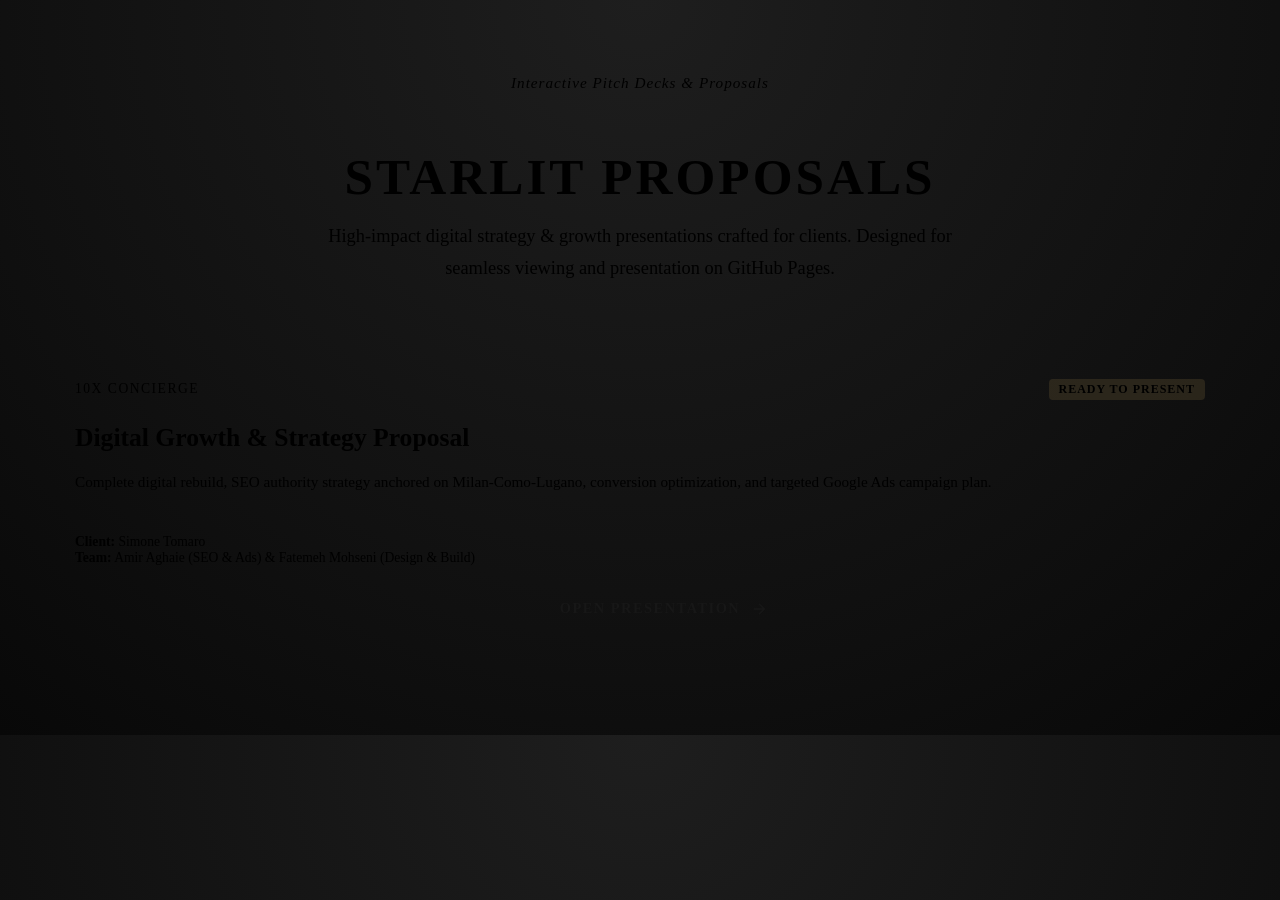
==== index.html @ a6fe0b4f "Add files via upload" ====
<!DOCTYPE html>
<html lang="en">
<head>
  <meta charset="UTF-8">
  <meta name="viewport" content="width=device-width, initial-scale=1.0">
  <title>Proposals Presentation Hub · Starlit</title>
  <meta name="description" content="Interactive proposal presentations portal built for GitHub Pages with luxury visual aesthetics.">
  <link rel="stylesheet" href="css/theme.css">
  <style>
    body {
      overflow-y: auto !important;
      background: radial-gradient(circle at 50% 0%, #1E1E1E 0%, #0F0F0F 70%, #080808 100%);
    }

    .hub-container {
      max-width: 1200px;
      margin: 0 auto;
      padding: 60px 30px;
    }

    .hub-header {
      text-align: center;
      margin-bottom: 60px;
    }

    .hub-badge {
      display: inline-block;
      border: 1px solid var(--color-gold);
      color: var(--color-gold);
      padding: 6px 18px;
      border-radius: 20px;
      font-family: var(--font-subheading);
      font-style: italic;
      font-size: 0.95rem;
      margin-bottom: 15px;
      letter-spacing: 1px;
    }

    .hub-title {
      font-family: var(--font-heading);
      font-size: 3.2rem;
      font-weight: 700;
      color: var(--color-text-main);
      letter-spacing: 3px;
      margin-bottom: 15px;
      text-transform: uppercase;
    }

    .hub-subtitle {
      font-size: 1.15rem;
      color: var(--color-text-muted);
      max-width: 650px;
      margin: 0 auto;
      line-height: 1.7;
    }

    .proposals-grid {
      display: grid;
      grid-template-columns: repeat(auto-fit, minmax(360px, 1fr));
      gap: 30px;
      margin-top: 40px;
    }

    .proposal-card {
      background: var(--bg-card);
      border: 1px solid var(--border-gold);
      border-radius: 12px;
      padding: 35px;
      display: flex;
      flex-direction: column;
      justify-content: space-between;
      transition: var(--transition-smooth);
      position: relative;
      overflow: hidden;
    }

    .proposal-card::before {
      content: '';
      position: absolute;
      top: 0;
      left: 0;
      width: 100%;
      height: 4px;
      background: linear-gradient(90deg, var(--color-gold) 0%, var(--color-gold-light) 100%);
    }

    .proposal-card:hover {
      transform: translateY(-6px);
      box-shadow: var(--shadow-gold);
      border-color: var(--color-gold-light);
    }

    .card-meta {
      display: flex;
      justify-content: space-between;
      align-items: center;
      margin-bottom: 15px;
    }

    .client-tag {
      font-family: var(--font-heading);
      font-size: 0.85rem;
      color: var(--color-gold);
      letter-spacing: 1.5px;
      text-transform: uppercase;
    }

    .status-badge {
      background: rgba(191, 159, 90, 0.15);
      color: var(--color-gold-light);
      border: 1px solid var(--border-gold);
      padding: 3px 10px;
      border-radius: 4px;
      font-size: 0.75rem;
      font-weight: 600;
      letter-spacing: 1px;
    }

    .proposal-name {
      font-family: var(--font-heading);
      font-size: 1.6rem;
      color: var(--color-text-main);
      margin-bottom: 12px;
      line-height: 1.3;
    }

    .proposal-desc {
      color: var(--color-text-muted);
      font-size: 0.95rem;
      margin-bottom: 25px;
      line-height: 1.6;
    }

    .authors-info {
      font-size: 0.85rem;
      color: var(--color-text-dim);
      border-top: 1px solid var(--border-subtle);
      padding-top: 15px;
      margin-bottom: 20px;
    }

    .btn-launch {
      background: var(--color-gold);
      color: #171717;
      border: none;
      padding: 14px 24px;
      border-radius: 6px;
      font-family: var(--font-body);
      font-weight: 700;
      font-size: 0.9rem;
      letter-spacing: 1.5px;
      text-transform: uppercase;
      text-decoration: none;
      display: inline-flex;
      align-items: center;
      justify-content: center;
      gap: 10px;
      transition: var(--transition-smooth);
      width: 100%;
    }

    .btn-launch:hover {
      background: var(--color-gold-light);
      box-shadow: var(--shadow-gold);
    }
  </style>
</head>
<body>

  <div class="hub-container">
    <header class="hub-header">
      <div class="hub-badge">Interactive Pitch Decks & Proposals</div>
      <h1 class="hub-title">STARLIT PROPOSALS</h1>
      <p class="hub-subtitle">
        High-impact digital strategy & growth presentations crafted for clients. Designed for seamless viewing and presentation on GitHub Pages.
      </p>
    </header>

    <main class="proposals-grid">
      <!-- Proposal Card 1: 10X Concierge -->
      <div class="proposal-card">
        <div>
          <div class="card-meta">
            <span class="client-tag">10X CONCIERGE</span>
            <span class="status-badge">READY TO PRESENT</span>
          </div>
          <h2 class="proposal-name">Digital Growth & Strategy Proposal</h2>
          <p class="proposal-desc">
            Complete digital rebuild, SEO authority strategy anchored on Milan-Como-Lugano, conversion optimization, and targeted Google Ads campaign plan.
          </p>
        </div>

        <div>
          <div class="authors-info">
            <strong>Client:</strong> Simone Tomaro<br>
            <strong>Team:</strong> Amir Aghaie (SEO & Ads) & Fatemeh Mohseni (Design & Build)
          </div>
          <a href="10x-concierge/index.html" class="btn-launch">
            <span>Open Presentation</span>
            <svg width="18" height="18" viewBox="0 0 24 24" fill="none" stroke="currentColor" stroke-width="2"><path d="M5 12h14M12 5l7 7-7 7"></path></svg>
          </a>
        </div>
      </div>
    </main>
  </div>

</body>
</html>
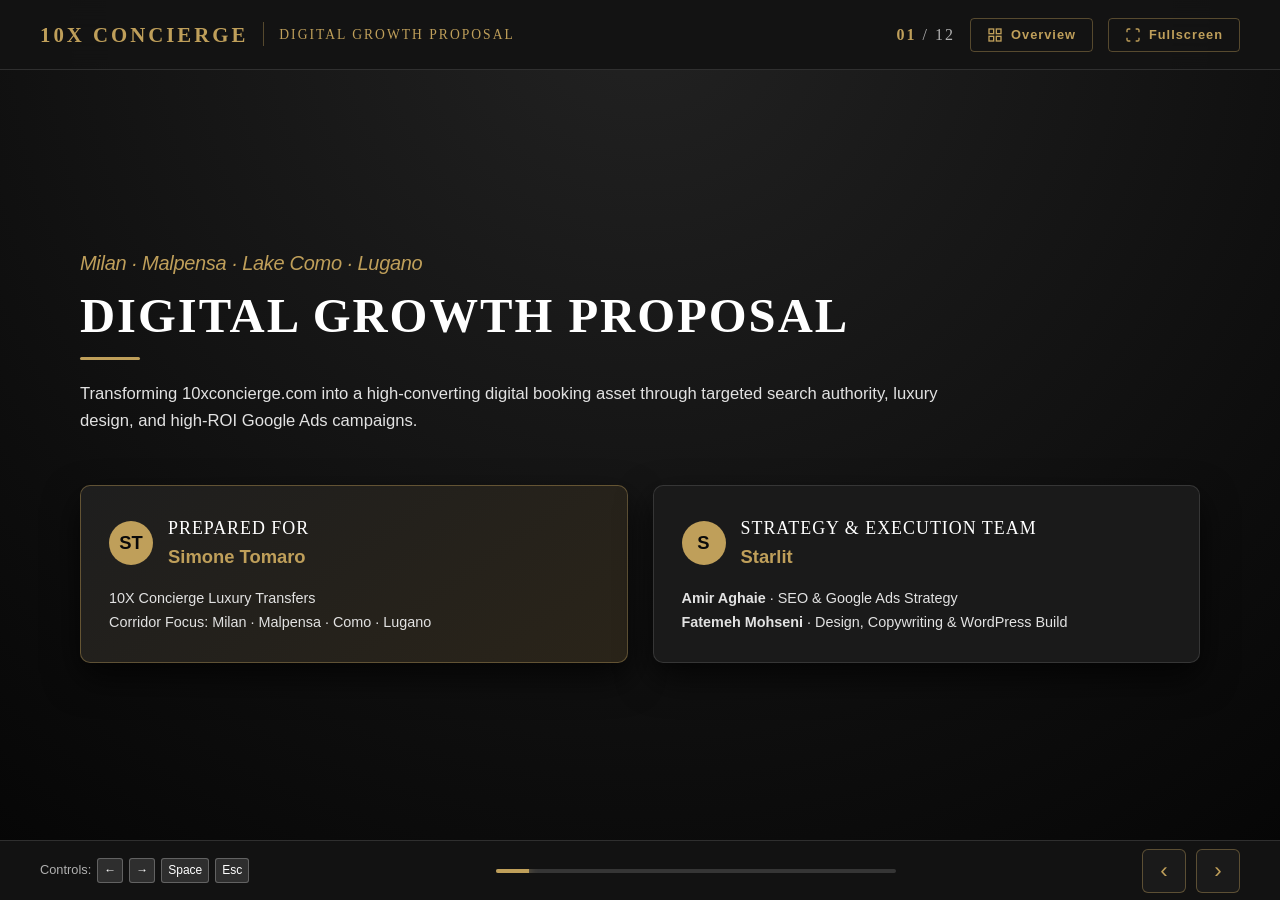
==== commit a84f7b0a: "Add files via upload" ====
--- a/index.html
+++ b/index.html
@@ -3,206 +3,530 @@
 <head>
   <meta charset="UTF-8">
   <meta name="viewport" content="width=device-width, initial-scale=1.0">
-  <title>Proposals Presentation Hub · Starlit</title>
-  <meta name="description" content="Interactive proposal presentations portal built for GitHub Pages with luxury visual aesthetics.">
-  <link rel="stylesheet" href="css/theme.css">
-  <style>
-    body {
-      overflow-y: auto !important;
-      background: radial-gradient(circle at 50% 0%, #1E1E1E 0%, #0F0F0F 70%, #080808 100%);
-    }
-
-    .hub-container {
-      max-width: 1200px;
-      margin: 0 auto;
-      padding: 60px 30px;
-    }
-
-    .hub-header {
-      text-align: center;
-      margin-bottom: 60px;
-    }
-
-    .hub-badge {
-      display: inline-block;
-      border: 1px solid var(--color-gold);
-      color: var(--color-gold);
-      padding: 6px 18px;
-      border-radius: 20px;
-      font-family: var(--font-subheading);
-      font-style: italic;
-      font-size: 0.95rem;
-      margin-bottom: 15px;
-      letter-spacing: 1px;
-    }
-
-    .hub-title {
-      font-family: var(--font-heading);
-      font-size: 3.2rem;
-      font-weight: 700;
-      color: var(--color-text-main);
-      letter-spacing: 3px;
-      margin-bottom: 15px;
-      text-transform: uppercase;
-    }
-
-    .hub-subtitle {
-      font-size: 1.15rem;
-      color: var(--color-text-muted);
-      max-width: 650px;
-      margin: 0 auto;
-      line-height: 1.7;
-    }
-
-    .proposals-grid {
-      display: grid;
-      grid-template-columns: repeat(auto-fit, minmax(360px, 1fr));
-      gap: 30px;
-      margin-top: 40px;
-    }
-
-    .proposal-card {
-      background: var(--bg-card);
-      border: 1px solid var(--border-gold);
-      border-radius: 12px;
-      padding: 35px;
-      display: flex;
-      flex-direction: column;
-      justify-content: space-between;
-      transition: var(--transition-smooth);
-      position: relative;
-      overflow: hidden;
-    }
-
-    .proposal-card::before {
-      content: '';
-      position: absolute;
-      top: 0;
-      left: 0;
-      width: 100%;
-      height: 4px;
-      background: linear-gradient(90deg, var(--color-gold) 0%, var(--color-gold-light) 100%);
-    }
-
-    .proposal-card:hover {
-      transform: translateY(-6px);
-      box-shadow: var(--shadow-gold);
-      border-color: var(--color-gold-light);
-    }
-
-    .card-meta {
-      display: flex;
-      justify-content: space-between;
-      align-items: center;
-      margin-bottom: 15px;
-    }
-
-    .client-tag {
-      font-family: var(--font-heading);
-      font-size: 0.85rem;
-      color: var(--color-gold);
-      letter-spacing: 1.5px;
-      text-transform: uppercase;
-    }
-
-    .status-badge {
-      background: rgba(191, 159, 90, 0.15);
-      color: var(--color-gold-light);
-      border: 1px solid var(--border-gold);
-      padding: 3px 10px;
-      border-radius: 4px;
-      font-size: 0.75rem;
-      font-weight: 600;
-      letter-spacing: 1px;
-    }
-
-    .proposal-name {
-      font-family: var(--font-heading);
-      font-size: 1.6rem;
-      color: var(--color-text-main);
-      margin-bottom: 12px;
-      line-height: 1.3;
-    }
-
-    .proposal-desc {
-      color: var(--color-text-muted);
-      font-size: 0.95rem;
-      margin-bottom: 25px;
-      line-height: 1.6;
-    }
-
-    .authors-info {
-      font-size: 0.85rem;
-      color: var(--color-text-dim);
-      border-top: 1px solid var(--border-subtle);
-      padding-top: 15px;
-      margin-bottom: 20px;
-    }
-
-    .btn-launch {
-      background: var(--color-gold);
-      color: #171717;
-      border: none;
-      padding: 14px 24px;
-      border-radius: 6px;
-      font-family: var(--font-body);
-      font-weight: 700;
-      font-size: 0.9rem;
-      letter-spacing: 1.5px;
-      text-transform: uppercase;
-      text-decoration: none;
-      display: inline-flex;
-      align-items: center;
-      justify-content: center;
-      gap: 10px;
-      transition: var(--transition-smooth);
-      width: 100%;
-    }
-
-    .btn-launch:hover {
-      background: var(--color-gold-light);
-      box-shadow: var(--shadow-gold);
-    }
-  </style>
+  <title>10X Concierge · Digital Growth Proposal Presentation</title>
+  <meta name="description" content="Digital Growth Proposal Presentation for 10X Concierge - Prepared for Simone Tomaro by Amir Aghaie and Fatemeh Mohseni">
+  <link rel="stylesheet" href="theme.css">
 </head>
 <body>
-
-  <div class="hub-container">
-    <header class="hub-header">
-      <div class="hub-badge">Interactive Pitch Decks & Proposals</div>
-      <h1 class="hub-title">STARLIT PROPOSALS</h1>
-      <p class="hub-subtitle">
-        High-impact digital strategy & growth presentations crafted for clients. Designed for seamless viewing and presentation on GitHub Pages.
-      </p>
+  <div id="app">
+    <!-- Top Header -->
+    <header class="pres-header">
+      <div class="brand-wrapper">
+        <a href="#" class="brand-logo-text">10X CONCIERGE</a>
+        <div class="brand-divider"></div>
+        <div class="presentation-title-nav">Digital Growth Proposal</div>
+      </div>
+      <div class="header-controls">
+        <div class="slide-counter">
+          <span class="current" id="current-slide-num">01</span> / <span id="total-slide-num">12</span>
+        </div>
+        <button class="btn-icon" id="btn-overview" title="Toggle Slide Overview Grid (Press O or Esc)">
+          <svg width="16" height="16" viewBox="0 0 24 24" fill="none" stroke="currentColor" stroke-width="2"><rect x="3" y="3" width="7" height="7"></rect><rect x="14" y="3" width="7" height="7"></rect><rect x="14" y="14" width="7" height="7"></rect><rect x="3" y="14" width="7" height="7"></rect></svg>
+          <span>Overview</span>
+        </button>
+        <button class="btn-icon" id="btn-fullscreen" title="Toggle Fullscreen (Press F)">
+          <svg width="16" height="16" viewBox="0 0 24 24" fill="none" stroke="currentColor" stroke-width="2"><path d="M8 3H5a2 2 0 0 0-2 2v3m18 0V5a2 2 0 0 0-2-2h-3m0 18h3a2 2 0 0 0 2-2v-3M3 16v3a2 2 0 0 0 2 2h3"></path></svg>
+          <span>Fullscreen</span>
+        </button>
+      </div>
     </header>
 
-    <main class="proposals-grid">
-      <!-- Proposal Card 1: 10X Concierge -->
-      <div class="proposal-card">
-        <div>
-          <div class="card-meta">
-            <span class="client-tag">10X CONCIERGE</span>
-            <span class="status-badge">READY TO PRESENT</span>
-          </div>
-          <h2 class="proposal-name">Digital Growth & Strategy Proposal</h2>
-          <p class="proposal-desc">
-            Complete digital rebuild, SEO authority strategy anchored on Milan-Como-Lugano, conversion optimization, and targeted Google Ads campaign plan.
+    <!-- Main Viewport for Slides -->
+    <main class="slides-viewport">
+
+      <!-- SLIDE 1: Cover Slide -->
+      <section class="slide active" id="slide-1">
+        <span class="tag-subtitle">Milan · Malpensa · Lake Como · Lugano</span>
+        <h1 class="slide-title-main">DIGITAL GROWTH PROPOSAL</h1>
+        <p class="slide-description">
+          Transforming 10xconcierge.com into a high-converting digital booking asset through targeted search authority, luxury design, and high-ROI Google Ads campaigns.
+        </p>
+
+        <div class="grid-2" style="margin-top: 20px;">
+          <div class="card-luxury accent-gold">
+            <div class="card-header">
+              <div class="card-icon-circle">ST</div>
+              <div>
+                <div class="card-title">PREPARED FOR</div>
+                <div class="text-gold text-bold" style="font-size: 1.15rem;">Simone Tomaro</div>
+              </div>
+            </div>
+            <p class="card-text">
+              10X Concierge Luxury Transfers<br>
+              Corridor Focus: Milan · Malpensa · Como · Lugano
+            </p>
+          </div>
+
+          <div class="card-luxury">
+            <div class="card-header">
+              <div class="card-icon-circle">S</div>
+              <div>
+                <div class="card-title">STRATEGY & EXECUTION TEAM</div>
+                <div class="text-gold text-bold" style="font-size: 1.15rem;">Starlit</div>
+              </div>
+            </div>
+            <p class="card-text">
+              <strong>Amir Aghaie</strong> · SEO & Google Ads Strategy<br>
+              <strong>Fatemeh Mohseni</strong> · Design, Copywriting & WordPress Build
+            </p>
+          </div>
+        </div>
+      </section>
+
+      <!-- SLIDE 2: What This Covers -->
+      <section class="slide" id="slide-2">
+        <span class="tag-subtitle">1. Executive Overview</span>
+        <h2 class="slide-title-main">WHAT THIS PROPOSAL COVERS</h2>
+        <p class="slide-description">
+          A unified 2-month digital growth system that bridges search visibility and conversion excellence to turn website visitors into high-value transfer bookings.
+        </p>
+
+        <div class="grid-3">
+          <div class="card-luxury">
+            <div class="card-header">
+              <div class="card-icon-circle">1</div>
+              <div class="card-title">SEO, CONTENT & ADS</div>
+            </div>
+            <p class="card-text">
+              Capturing targeted booking-intent traffic in English, Italian, and German across search engines and Google Ads campaigns.
+            </p>
+          </div>
+
+          <div class="card-luxury">
+            <div class="card-header">
+              <div class="card-icon-circle">2</div>
+              <div class="card-title">DESIGN & BUILD</div>
+            </div>
+            <p class="card-text">
+              Rebuilding the homepage and full site navigation to match the luxury aesthetic of the new landing page: black, gold (#BF9F5A), and restraint.
+            </p>
+          </div>
+
+          <div class="card-luxury accent-gold">
+            <div class="card-header">
+              <div class="card-icon-circle">🎯</div>
+              <div class="card-title">SINGLE INTEGRATED PLAN</div>
+            </div>
+            <p class="card-text">
+              Handled by one unified team because separating SEO and Design is precisely what prevents luxury sites from converting.
+            </p>
+          </div>
+        </div>
+      </section>
+
+      <!-- SLIDE 3: Site Audit Findings -->
+      <section class="slide" id="slide-3">
+        <span class="tag-subtitle">2. Where the Site Is Now</span>
+        <h2 class="slide-title-main">CURRENT DIAGNOSTIC AUDIT</h2>
+        <p class="slide-description">
+          A complete data-driven technical and SEO audit of 10xconcierge.com revealing the gap between current state and ranking potential.
+        </p>
+
+        <div class="grid-4" style="margin-bottom: 25px;">
+          <div class="kpi-box">
+            <div class="kpi-number" style="color: #FF6B6B;">192</div>
+            <div class="kpi-label">Total Indexed Pages</div>
+          </div>
+          <div class="kpi-box">
+            <div class="kpi-number" style="color: #FF6B6B;">914</div>
+            <div class="kpi-label">Technical Issues</div>
+          </div>
+          <div class="kpi-box">
+            <div class="kpi-number">2 / 100</div>
+            <div class="kpi-label">Domain Authority</div>
+          </div>
+          <div class="kpi-box">
+            <div class="kpi-number">ZERO</div>
+            <div class="kpi-label">Keywords in Top 30</div>
+          </div>
+        </div>
+
+        <div class="card-luxury" style="border-color: rgba(255, 107, 107, 0.5);">
+          <div class="card-title text-gold" style="margin-bottom: 10px;">⚠️ Search Intent Gap</div>
+          <p class="card-text">
+            100% of keywords currently ranked (positions 31-100) are <span class="badge-alert">Informational</span> (e.g. "aircraft concierge service"), with <strong>zero booking-intent terms</strong>. Clients searching ready to book a private transfer cannot find the site.
           </p>
         </div>
-
-        <div>
-          <div class="authors-info">
-            <strong>Client:</strong> Simone Tomaro<br>
-            <strong>Team:</strong> Amir Aghaie (SEO & Ads) & Fatemeh Mohseni (Design & Build)
-          </div>
-          <a href="10x-concierge/index.html" class="btn-launch">
-            <span>Open Presentation</span>
-            <svg width="18" height="18" viewBox="0 0 24 24" fill="none" stroke="currentColor" stroke-width="2"><path d="M5 12h14M12 5l7 7-7 7"></path></svg>
-          </a>
-        </div>
-      </div>
+      </section>
+
+      <!-- SLIDE 4: Homepage & Content Audit Deep-Dive -->
+      <section class="slide" id="slide-4">
+        <span class="tag-subtitle">2. Technical & Content Audit</span>
+        <h2 class="slide-title-main">HOMEPAGE & CONTENT DEFICITS</h2>
+        <p class="slide-description">
+          The primary technical signals search engines read are sending conflicting messages about the site's core offerings.
+        </p>
+
+        <div class="grid-2">
+          <div class="card-luxury">
+            <div class="card-title" style="margin-bottom: 15px;">Technical Homepage Signals</div>
+            <ul style="list-style: none; padding-left: 0;" class="card-text">
+              <li style="margin-bottom: 12px;"><strong>Title Tag:</strong> <code>Home - 10X CONCIERGE</code> <span class="badge-alert">0 Services / Locations</span></li>
+              <li style="margin-bottom: 12px;"><strong>Meta Description:</strong> 6,691 characters long (should be 120-160). Entire page & reviews dumped.</li>
+              <li style="margin-bottom: 12px;"><strong>Page Copy Length:</strong> 278 words <span class="badge-alert">Thin Content</span></li>
+              <li><strong>Heading Structure:</strong> Multiple H1 tags splitting topic signals.</li>
+            </ul>
+          </div>
+
+          <div class="card-luxury">
+            <div class="card-title" style="margin-bottom: 15px;">Topical Dilution & Duplication</div>
+            <ul style="list-style: none; padding-left: 0;" class="card-text">
+              <li style="margin-bottom: 12px;"><strong>Blog Off-Topic Drift:</strong> Articles on Mykonos villas & Italian food cities tell Google the site is general travel, diluting authority.</li>
+              <li style="margin-bottom: 12px;"><strong>Duplicate Indexing:</strong> Pages indexed twice (with and without trailing slash), splitting ranking power.</li>
+              <li><strong>Usability Grade:</strong> <span class="badge-success">A+ Usability</span> — Mobile responsive foundation is sound and fully fixable.</li>
+            </ul>
+          </div>
+        </div>
+      </section>
+
+      <!-- SLIDE 5: Site Speed & Performance Metrics -->
+      <section class="slide" id="slide-5">
+        <span class="tag-subtitle">2. Performance Audit</span>
+        <h2 class="slide-title-main">SITE SPEED & MEASUREMENT GAP</h2>
+        <p class="slide-description">
+          Heavy scripts and duplicate tracking layers are slowing page load times and losing prospective clients before they send a booking request.
+        </p>
+
+        <div class="table-luxury-wrapper">
+          <table class="table-luxury">
+            <thead>
+              <tr>
+                <th>Performance Metric</th>
+                <th>Current Site Measure</th>
+                <th>Target Benchmark</th>
+                <th>Status</th>
+              </tr>
+            </thead>
+            <tbody>
+              <tr>
+                <td class="text-bold">Server Response Time</td>
+                <td>1.596s</td>
+                <td>&lt; 0.5s</td>
+                <td><span class="badge-alert">Slow Server</span></td>
+              </tr>
+              <tr>
+                <td class="text-bold">Page Content Loaded</td>
+                <td>5.0s</td>
+                <td>&lt; 2.5s</td>
+                <td><span class="badge-alert">Delayed Load</span></td>
+              </tr>
+              <tr>
+                <td class="text-bold">All Scripts Complete</td>
+                <td class="text-gold text-bold">19.0s</td>
+                <td>&lt; 5.0s</td>
+                <td><span class="badge-alert">Critical Lag</span></td>
+              </tr>
+              <tr>
+                <td class="text-bold">Page Size & Assets</td>
+                <td>5.48 MB (158 requests, 61 JS files)</td>
+                <td>&lt; 2.0 MB</td>
+                <td><span class="badge-alert">Heavy Assets</span></td>
+              </tr>
+            </tbody>
+          </table>
+        </div>
+
+        <div class="card-luxury" style="margin-top: 20px;">
+          <div class="card-title text-gold">Analytics Conflict vs Zero Tracking</div>
+          <p class="card-text">
+            The site runs 2 cookie plugins (Cookie Notice + CookieYes) and 4 overlapping analytics tools (GA, Site Kit, GTM, Clarity), yet <strong>ZERO conversion tracking is configured</strong> for WhatsApp clicks or quote forms.
+          </p>
+        </div>
+      </section>
+
+      <!-- SLIDE 6: Local, Backlinks & AI foundations -->
+      <section class="slide" id="slide-6">
+        <span class="tag-subtitle">2. Off-Page & Multilingual Foundations</span>
+        <h2 class="slide-title-main">BACKLINKS & SEARCH VISIBILITY</h2>
+        <p class="slide-description">
+          Unlocking local authority in Switzerland & Italy while establishing international multilingual standards.
+        </p>
+
+        <div class="grid-3">
+          <div class="card-luxury">
+            <div class="card-title text-gold">Toxic Backlink Profile</div>
+            <p class="card-text">
+              297 backlinks across 127 domains, but only 12 are dofollow. Links concentrated in Finland, Singapore, Colombia, and paid link networks require audit and disavow.
+            </p>
+          </div>
+
+          <div class="card-luxury">
+            <div class="card-title text-gold">Missing Local Business Schema</div>
+            <p class="card-text">
+              No LocalBusiness Schema on site despite a 5-star Google Business Profile in Stabio (10 reviews). Google fails to connect website to local map entity.
+            </p>
+          </div>
+
+          <div class="card-luxury">
+            <div class="card-title text-gold">Hreflang & AI Search Gap</div>
+            <p class="card-text">
+              No <code>hreflang</code> tags configured for English, Italian, and German. Zero AI search visibility in ChatGPT, Gemini, or Google AI Overviews.
+            </p>
+          </div>
+        </div>
+      </section>
+
+      <!-- SLIDE 7: The Core Strategy -->
+      <section class="slide" id="slide-7">
+        <span class="tag-subtitle">3. The Strategic Approach</span>
+        <h2 class="slide-title-main">COMO AS THE CENTRE OF GRAVITY</h2>
+        <p class="slide-description">
+          Instead of spreading budget thinly across generic pages, we establish dominant topical authority on key corridors first.
+        </p>
+
+        <div class="grid-2">
+          <div class="card-luxury accent-gold">
+            <div class="card-title text-gold" style="font-size: 1.4rem; margin-bottom: 15px;">📍 Priority Route Anchor</div>
+            <p class="card-text" style="font-size: 1.05rem;">
+              We make <strong>Como the hub</strong>, owning two core transfer routes first:
+              <br><br>
+              • <strong>Milan to Lake Como</strong><br>
+              • <strong>Como to Lugano (Switzerland)</strong>
+              <br><br>
+              We concentrate content depth and ad spend here to dominate search results before expanding to secondary destinations.
+            </p>
+          </div>
+
+          <div class="card-luxury">
+            <div class="card-title" style="margin-bottom: 15px;">The 4 Guiding Principles</div>
+            <ul style="list-style: none; padding-left: 0;" class="card-text">
+              <li style="margin-bottom: 12px;"><strong>1. Quality over Quantity:</strong> Dedicated strong pages for key routes beat 10 thin competing pages.</li>
+              <li style="margin-bottom: 12px;"><strong>2. Topical Authority:</strong> Deep interconnected corridor content builds search trust.</li>
+              <li style="margin-bottom: 12px;"><strong>3. 80/20 Budget Focus:</strong> Directing resources to high-converting terms and routes.</li>
+              <li><strong>4. Scalable Architecture:</strong> Built to seamlessly expand into Switzerland, France & European hubs later.</li>
+            </ul>
+          </div>
+        </div>
+      </section>
+
+      <!-- SLIDE 8: 5-Step Page Building Methodology -->
+      <section class="slide" id="slide-8">
+        <span class="tag-subtitle">4. Page Building Framework</span>
+        <h2 class="slide-title-main">THE 5-STEP PAGE SYSTEM</h2>
+        <p class="slide-description">
+          Most agencies design pages first, then force keywords into them. We execute in strict strategic order to guarantee conversion.
+        </p>
+
+        <div class="process-timeline">
+          <div class="process-step">
+            <div class="step-num">1</div>
+            <div class="step-title">KEYWORD RESEARCH</div>
+            <div class="step-desc">Finding high-intent terms clients search when ready to book transfers.</div>
+          </div>
+          <div class="process-step">
+            <div class="step-num">2</div>
+            <div class="step-title">COPYWRITING</div>
+            <div class="step-desc">Crafting luxury copy built natively around chosen keywords from day one.</div>
+          </div>
+          <div class="process-step">
+            <div class="step-num">3</div>
+            <div class="step-title">LUXURY DESIGN</div>
+            <div class="step-desc">Layout designed around content with gold (#BF9F5A) visual language.</div>
+          </div>
+          <div class="process-step">
+            <div class="step-num">4</div>
+            <div class="step-title">TECHNICAL BUILD</div>
+            <div class="step-desc">Clean WordPress & Elementor Pro build optimized for speed & responsiveness.</div>
+          </div>
+          <div class="process-step">
+            <div class="step-num">5</div>
+            <div class="step-title">PUBLISH & MEASURE</div>
+            <div class="step-desc">Live deployment after your approval, tracked against real quote conversions.</div>
+          </div>
+        </div>
+      </section>
+
+      <!-- SLIDE 9: Month 1 Scope -->
+      <section class="slide" id="slide-9">
+        <span class="tag-subtitle">5. Scope of Work</span>
+        <h2 class="slide-title-main">MONTH 1 · RESEARCH & FOUNDATION</h2>
+        <p class="slide-description">
+          Rebuilding the core technical foundation and launching the new luxury homepage.
+        </p>
+
+        <div class="grid-3">
+          <div class="card-luxury">
+            <div class="card-title text-gold">1. Research & Audit</div>
+            <p class="card-text">
+              • Full technical & competitor audit<br>
+              • Search demand analysis in EN, IT, DE<br>
+              • Final high-intent keyword matrix<br>
+              • Como-anchored route mapping
+            </p>
+          </div>
+
+          <div class="card-luxury accent-gold">
+            <div class="card-title text-gold">2. New Homepage Rebuild</div>
+            <p class="card-text">
+              • Copy structured around Milan-Como & Como-Lugano<br>
+              • Luxury design matching landing page aesthetic<br>
+              • Chauffeur service positioned as core offer<br>
+              • Global header & footer design system
+            </p>
+          </div>
+
+          <div class="card-luxury">
+            <div class="card-title text-gold">3. Technical & Speed Overhaul</div>
+            <p class="card-text">
+              • Rewrite Titles & Meta descriptions<br>
+              • Clean analytics & active conversion tracking<br>
+              • PHP update & script consolidation<br>
+              • LocalBusiness schema & Hreflang setup
+            </p>
+          </div>
+        </div>
+      </section>
+
+      <!-- SLIDE 10: Month 2 Scope -->
+      <section class="slide" id="slide-10">
+        <span class="tag-subtitle">5. Scope of Work</span>
+        <h2 class="slide-title-main">MONTH 2 · MAIN SITE & ADS LAUNCH</h2>
+        <p class="slide-description">
+          Deploying core navigation pages, topical article structures, and live Google Ads campaigns.
+        </p>
+
+        <div class="grid-2">
+          <div class="card-luxury">
+            <div class="card-title text-gold">Core Pages & Article Structure</div>
+            <ul style="list-style: none; padding-left: 0;" class="card-text">
+              <li style="margin-bottom: 10px;">• <strong>Main Navigation Pages:</strong> Services, Fleet, Routes, About Us, Contact.</li>
+              <li style="margin-bottom: 10px;">• <strong>Blog & Article Architecture:</strong> Structured specifically around Como & priority corridors to build topical authority.</li>
+              <li>• <strong>3 Conversion Landing Pages:</strong> Built to convert targeted campaign traffic directly into quotes.</li>
+            </ul>
+          </div>
+
+          <div class="card-luxury accent-gold">
+            <div class="card-title text-gold">Google Ads Campaign Launch</div>
+            <ul style="list-style: none; padding-left: 0;" class="card-text">
+              <li style="margin-bottom: 10px;">• <strong>Corridor Focus:</strong> Pointed at Milan-Como & Como-Lugano landing pages.</li>
+              <li style="margin-bottom: 10px;">• <strong>Luxury Ad Copy:</strong> Written for high-net-worth clients, not bargain shoppers.</li>
+              <li style="margin-bottom: 10px;">• <strong>Verified Conversion Tracking:</strong> WhatsApp & Quote form leads confirmed before budget spend.</li>
+              <li>• <strong>Negative Keyword Lists:</strong> Eliminating wasteful clicks.</li>
+            </ul>
+          </div>
+        </div>
+      </section>
+
+      <!-- SLIDE 11: Timeline & Pricing Investment -->
+      <section class="slide" id="slide-11">
+        <span class="tag-subtitle">8 & 9. Investment & Timeline</span>
+        <h2 class="slide-title-main">INVESTMENT & MILESTONES</h2>
+        <p class="slide-description">
+          A clear, fixed-fee monthly investment covering complete design, build, SEO, and ads strategy.
+        </p>
+
+        <div class="grid-2">
+          <div class="card-luxury accent-gold" style="text-align: center; padding: 40px;">
+            <div class="card-title" style="letter-spacing: 2px;">MONTHLY INVESTMENT</div>
+            <div style="font-family: var(--font-heading); font-size: 3.5rem; font-weight: 700; color: var(--color-gold); margin: 15px 0;">$1,200 <span style="font-size: 1.2rem; color: var(--color-text-muted);">USD / mo</span></div>
+            <p class="card-text">
+              Fixed fee for Months 1 & 2. Covers full research, homepage, main site rebuild, technical overhaul, landing pages, and campaign setup.<br>
+              <em style="color: var(--color-gold);">Advertising budget is paid directly to Google.</em>
+            </p>
+          </div>
+
+          <div class="table-luxury-wrapper" style="margin-top: 0;">
+            <table class="table-luxury">
+              <thead>
+                <tr>
+                  <th>Timeline</th>
+                  <th>Key Deliverables</th>
+                </tr>
+              </thead>
+              <tbody>
+                <tr>
+                  <td class="text-gold text-bold">Weeks 1 – 2</td>
+                  <td>Full Audit, Competitor Analysis, Keyword Strategy & Route Map</td>
+                </tr>
+                <tr>
+                  <td class="text-gold text-bold">Weeks 2 – 4</td>
+                  <td>Technical Cleanup, Homepage Copy, Design, WordPress Build & Live</td>
+                </tr>
+                <tr>
+                  <td class="text-gold text-bold">Month 2</td>
+                  <td>Main Navigation Pages, Blog Architecture, 3 Conversion Landing Pages</td>
+                </tr>
+                <tr>
+                  <td class="text-gold text-bold">End of Month 2</td>
+                  <td>Google Ads Live with Confirmed Conversion & Revenue Tracking</td>
+                </tr>
+              </tbody>
+            </table>
+          </div>
+        </div>
+      </section>
+
+      <!-- SLIDE 12: Phase 2 & Next Steps -->
+      <section class="slide" id="slide-12">
+        <span class="tag-subtitle">10 & 13. Scaling & Next Steps</span>
+        <h2 class="slide-title-main">PHASE 2 SCALING & NEXT STEPS</h2>
+        <p class="slide-description">
+          Once Como is established as your authority hub, we expand geographic footprint and double down on winning channels.
+        </p>
+
+        <div class="grid-3" style="margin-bottom: 25px;">
+          <div class="card-luxury">
+            <div class="card-title text-gold">1. Content Scaling</div>
+            <p class="card-text">Targeted article strategy capturing pre-booking search queries and guiding intent into the booking funnel.</p>
+          </div>
+
+          <div class="card-luxury">
+            <div class="card-title text-gold">2. Geographic Expansion</div>
+            <p class="card-text">Replicating the system across deeper Switzerland & France routes, plugging into established domain authority.</p>
+          </div>
+
+          <div class="card-luxury">
+            <div class="card-title text-gold">3. Ads Scaling</div>
+            <p class="card-text">Aggressively scaling budget into lowest cost-per-booking routes after 60 days of real conversion data.</p>
+          </div>
+        </div>
+
+        <div class="card-luxury accent-gold" style="display: flex; justify-content: space-between; align-items: center; padding: 25px 35px;">
+          <div>
+            <div class="card-title" style="font-size: 1.3rem;">READY TO GET STARTED, SIMONE?</div>
+            <p class="card-text">We confirm the plan and immediately launch week 1 research & technical audit.</p>
+          </div>
+          <div style="text-align: right;">
+            <div class="text-gold text-bold" style="font-size: 1.1rem; font-family: var(--font-heading);">STARLIT TEAM</div>
+            <div style="font-size: 0.9rem; color: var(--color-text-muted);">Amir Aghaie & Fatemeh Mohseni</div>
+          </div>
+        </div>
+      </section>
+
     </main>
+
+    <!-- Bottom Navigation Footer -->
+    <footer class="pres-footer">
+      <div class="keyboard-hint">
+        <span>Controls:</span>
+        <span class="kbd-key">←</span>
+        <span class="kbd-key">→</span>
+        <span class="kbd-key">Space</span>
+        <span class="kbd-key">Esc</span>
+      </div>
+
+      <div class="progress-container">
+        <div class="progress-bar-fill" id="progress-bar-fill"></div>
+      </div>
+
+      <div class="nav-buttons">
+        <button class="btn-nav" id="btn-prev" title="Previous Slide (Left Arrow)">‹</button>
+        <button class="btn-nav" id="btn-next" title="Next Slide (Right Arrow)">›</button>
+      </div>
+    </footer>
+
+    <!-- Overview Thumbnail Grid Modal -->
+    <div class="overview-modal" id="overview-modal">
+      <div class="modal-header">
+        <div class="modal-title">10X CONCIERGE · SLIDE INDEX</div>
+        <button class="btn-icon" id="btn-close-overview">Close ✕</button>
+      </div>
+      <div class="overview-grid" id="overview-grid">
+        <!-- Thumbnails generated dynamically by presentation-engine.js -->
+      </div>
+    </div>
   </div>
 
+  <script src="presentation-engine.js"></script>
 </body>
 </html>
--- a/theme.css
+++ b/theme.css
@@ -0,0 +1,659 @@
+/* ==========================================================================
+   10X Concierge Presentation Engine - High Contrast Luxury Stylesheet
+   Matching Client Aesthetic: 10xconcierge.com/landing/
+   Fonts: Cinzel (Headings), Lato (Subheadings/Italics), Montserrat (Body/UI)
+   Colors: Obsidian #121212, Card #1E1E1E, Pure Black #0A0A0A, Gold Accent #BF9F5A
+   ========================================================================== */
+
+@import url('https://fonts.googleapis.com/css2?family=Cinzel:wght@400;500;600;700&family=Lato:ital,wght@0,300;0,400;0,700;1,300;1,400&family=Montserrat:wght@300;400;500;600;700&display=swap');
+
+:root {
+  --bg-dark: #0D0D0D;
+  --bg-card: #1A1A1A;
+  --bg-surface: #141414;
+  --bg-elevated: #242424;
+  --color-gold: #BF9F5A;
+  --color-gold-light: #D4B66E;
+  --color-gold-dark: #9E7F3D;
+  --color-text-bright: #FFFFFF;
+  --color-text-body: #E2E2E2;
+  --color-text-muted: #B0B0B0;
+  --color-text-dim: #888888;
+  --border-gold: rgba(191, 159, 90, 0.4);
+  --border-subtle: rgba(255, 255, 255, 0.12);
+  --font-heading: 'Cinzel', serif;
+  --font-subheading: 'Lato', sans-serif;
+  --font-body: 'Montserrat', sans-serif;
+  --transition-smooth: all 0.3s cubic-bezier(0.16, 1, 0.3, 1);
+  --shadow-gold: 0 10px 30px rgba(191, 159, 90, 0.2);
+  --shadow-card: 0 15px 35px rgba(0, 0, 0, 0.7);
+}
+
+/* Reset & Base System */
+* {
+  box-sizing: border-box;
+  margin: 0;
+  padding: 0;
+  -webkit-font-smoothing: antialiased;
+  -moz-osx-font-smoothing: grayscale;
+}
+
+html, body {
+  width: 100%;
+  height: 100%;
+  overflow: hidden;
+  background-color: var(--bg-dark);
+  color: var(--color-text-body);
+  font-family: var(--font-body);
+  font-size: 16px;
+  line-height: 1.6;
+}
+
+/* Presentation Canvas Container */
+#app {
+  width: 100vw;
+  height: 100vh;
+  display: flex;
+  flex-direction: column;
+  position: relative;
+  background: radial-gradient(circle at 50% 0%, #222222 0%, #0D0D0D 70%, #050505 100%);
+}
+
+/* Header Navigation Bar */
+.pres-header {
+  height: 70px;
+  padding: 0 40px;
+  display: flex;
+  align-items: center;
+  justify-content: space-between;
+  border-bottom: 1px solid var(--border-subtle);
+  background: rgba(20, 20, 20, 0.95);
+  backdrop-filter: blur(15px);
+  z-index: 100;
+  flex-shrink: 0;
+}
+
+.brand-wrapper {
+  display: flex;
+  align-items: center;
+  gap: 15px;
+}
+
+.brand-logo-text {
+  font-family: var(--font-heading);
+  font-size: 1.3rem;
+  font-weight: 700;
+  color: var(--color-gold);
+  letter-spacing: 3px;
+  text-decoration: none;
+  white-space: nowrap;
+}
+
+.brand-divider {
+  width: 1px;
+  height: 24px;
+  background: var(--border-gold);
+}
+
+.presentation-title-nav {
+  font-family: var(--font-heading);
+  font-size: 0.85rem;
+  letter-spacing: 2px;
+  color: var(--color-gold);
+  text-transform: uppercase;
+  white-space: nowrap;
+}
+
+.header-controls {
+  display: flex;
+  align-items: center;
+  gap: 15px;
+}
+
+.btn-icon {
+  background: transparent;
+  border: 1px solid var(--border-gold);
+  color: var(--color-gold);
+  padding: 8px 16px;
+  border-radius: 4px;
+  cursor: pointer;
+  font-family: var(--font-body);
+  font-size: 0.8rem;
+  font-weight: 600;
+  letter-spacing: 1px;
+  display: inline-flex;
+  align-items: center;
+  gap: 8px;
+  transition: var(--transition-smooth);
+  white-space: nowrap;
+}
+
+.btn-icon:hover {
+  background: var(--color-gold);
+  color: #0A0A0A;
+  box-shadow: var(--shadow-gold);
+}
+
+.slide-counter {
+  font-family: var(--font-heading);
+  font-size: 1rem;
+  color: var(--color-text-muted);
+  letter-spacing: 2px;
+  white-space: nowrap;
+}
+
+.slide-counter span.current {
+  color: var(--color-gold);
+  font-weight: 700;
+}
+
+/* Slide Viewport */
+.slides-viewport {
+  flex: 1;
+  position: relative;
+  width: 100%;
+  overflow: hidden;
+}
+
+.slide {
+  position: absolute;
+  top: 0;
+  left: 0;
+  width: 100%;
+  height: 100%;
+  padding: 50px 80px;
+  opacity: 0;
+  visibility: hidden;
+  transform: translateY(20px) scale(0.98);
+  transition: opacity 0.4s ease, transform 0.4s ease, visibility 0.4s ease;
+  display: flex;
+  flex-direction: column;
+  justify-content: center;
+  overflow-y: auto;
+  -webkit-overflow-scrolling: touch;
+}
+
+.slide.active {
+  opacity: 1;
+  visibility: visible;
+  transform: translateY(0) scale(1);
+  z-index: 10;
+}
+
+/* High Contrast Typography */
+.tag-subtitle {
+  font-family: var(--font-subheading);
+  font-style: italic;
+  font-size: clamp(1rem, 1.6vw, 1.25rem);
+  color: var(--color-gold);
+  letter-spacing: -0.3px;
+  margin-bottom: 8px;
+  display: block;
+}
+
+.slide-title-main {
+  font-family: var(--font-heading);
+  font-size: clamp(2rem, 3.8vw, 3.4rem);
+  font-weight: 600;
+  line-height: 1.2;
+  color: var(--color-text-bright);
+  letter-spacing: 2px;
+  text-transform: uppercase;
+  margin-bottom: 20px;
+  position: relative;
+}
+
+.slide-title-main::after {
+  content: '';
+  display: block;
+  width: 60px;
+  height: 3px;
+  background: var(--color-gold);
+  margin-top: 12px;
+  border-radius: 2px;
+}
+
+.slide-description {
+  font-size: clamp(1rem, 1.3vw, 1.2rem);
+  color: var(--color-text-body);
+  max-width: 880px;
+  margin-bottom: 30px;
+  line-height: 1.65;
+}
+
+/* Grid Layouts & Cards */
+.grid-2 {
+  display: grid;
+  grid-template-columns: repeat(2, 1fr);
+  gap: 25px;
+}
+
+.grid-3 {
+  display: grid;
+  grid-template-columns: repeat(3, 1fr);
+  gap: 20px;
+}
+
+.grid-4 {
+  display: grid;
+  grid-template-columns: repeat(4, 1fr);
+  gap: 20px;
+}
+
+.card-luxury {
+  background: var(--bg-card);
+  border: 1px solid var(--border-subtle);
+  border-radius: 10px;
+  padding: 28px;
+  position: relative;
+  overflow: hidden;
+  box-shadow: var(--shadow-card);
+  transition: var(--transition-smooth);
+}
+
+.card-luxury:hover {
+  border-color: var(--border-gold);
+  box-shadow: var(--shadow-gold);
+  transform: translateY(-3px);
+}
+
+.card-luxury.accent-gold {
+  border: 1px solid var(--border-gold);
+  background: linear-gradient(145deg, #1E1E1E 0%, #2A2419 100%);
+}
+
+.card-header {
+  display: flex;
+  align-items: center;
+  gap: 15px;
+  margin-bottom: 15px;
+}
+
+.card-icon-circle {
+  width: 44px;
+  height: 44px;
+  border-radius: 50%;
+  background: var(--color-gold);
+  color: #0A0A0A;
+  display: flex;
+  align-items: center;
+  justify-content: center;
+  font-weight: 700;
+  font-size: 1.15rem;
+  flex-shrink: 0;
+}
+
+.card-title {
+  font-family: var(--font-heading);
+  font-size: clamp(1.1rem, 1.4vw, 1.35rem);
+  color: var(--color-text-bright);
+  letter-spacing: 1px;
+}
+
+.card-text {
+  color: var(--color-text-body);
+  font-size: clamp(0.9rem, 1.05vw, 1rem);
+  line-height: 1.65;
+}
+
+/* Stat & KPI Cards */
+.kpi-box {
+  background: var(--bg-surface);
+  border: 1px solid var(--border-gold);
+  padding: 22px 16px;
+  border-radius: 10px;
+  text-align: center;
+  box-shadow: var(--shadow-card);
+}
+
+.kpi-number {
+  font-family: var(--font-heading);
+  font-size: clamp(2.2rem, 3.8vw, 3rem);
+  font-weight: 700;
+  color: var(--color-gold);
+  line-height: 1;
+  margin-bottom: 8px;
+}
+
+.kpi-label {
+  font-family: var(--font-body);
+  font-size: clamp(0.8rem, 0.95vw, 0.9rem);
+  text-transform: uppercase;
+  letter-spacing: 1px;
+  color: var(--color-text-muted);
+}
+
+/* Tables System */
+.table-luxury-wrapper {
+  background: var(--bg-card);
+  border: 1px solid var(--border-gold);
+  border-radius: 10px;
+  overflow-x: auto;
+  -webkit-overflow-scrolling: touch;
+  margin-top: 15px;
+  max-width: 100%;
+}
+
+.table-luxury {
+  width: 100%;
+  border-collapse: collapse;
+  text-align: left;
+  min-width: 520px;
+}
+
+.table-luxury th {
+  font-family: var(--font-heading);
+  background: #141414;
+  color: var(--color-gold);
+  padding: 16px 22px;
+  font-size: 0.9rem;
+  letter-spacing: 1.5px;
+  text-transform: uppercase;
+  border-bottom: 1px solid var(--border-gold);
+  white-space: nowrap;
+}
+
+.table-luxury td {
+  padding: 16px 22px;
+  font-size: 0.95rem;
+  color: var(--color-text-bright);
+  border-bottom: 1px solid var(--border-subtle);
+}
+
+.table-luxury tr:last-child td {
+  border-bottom: none;
+}
+
+.table-luxury tr:nth-child(even) {
+  background: rgba(255, 255, 255, 0.03);
+}
+
+.text-gold { color: var(--color-gold) !important; }
+.text-bold { font-weight: 700; }
+.badge-alert {
+  background: rgba(255, 90, 90, 0.2);
+  color: #FF7777;
+  border: 1px solid rgba(255, 90, 90, 0.5);
+  padding: 4px 10px;
+  border-radius: 4px;
+  font-size: 0.85rem;
+  font-weight: 600;
+  white-space: nowrap;
+}
+.badge-success {
+  background: rgba(75, 225, 120, 0.2);
+  color: #51F08A;
+  border: 1px solid rgba(75, 225, 120, 0.5);
+  padding: 4px 10px;
+  border-radius: 4px;
+  font-size: 0.85rem;
+  font-weight: 600;
+  white-space: nowrap;
+}
+
+/* Timeline / Process Steps */
+.process-timeline {
+  display: flex;
+  justify-content: space-between;
+  position: relative;
+  margin-top: 20px;
+  gap: 15px;
+}
+
+.process-timeline::before {
+  content: '';
+  position: absolute;
+  top: 25px;
+  left: 30px;
+  right: 30px;
+  height: 2px;
+  background: var(--border-gold);
+  z-index: 1;
+}
+
+.process-step {
+  position: relative;
+  z-index: 2;
+  flex: 1;
+  background: var(--bg-card);
+  border: 1px solid var(--border-subtle);
+  border-radius: 8px;
+  padding: 20px 14px;
+  text-align: center;
+  transition: var(--transition-smooth);
+}
+
+.process-step:hover {
+  border-color: var(--color-gold);
+  transform: translateY(-3px);
+}
+
+.step-num {
+  width: 38px;
+  height: 38px;
+  border-radius: 50%;
+  background: #141414;
+  border: 2px solid var(--color-gold);
+  color: var(--color-gold);
+  font-family: var(--font-heading);
+  font-weight: 700;
+  font-size: 1.05rem;
+  display: flex;
+  align-items: center;
+  justify-content: center;
+  margin: 0 auto 12px auto;
+}
+
+.step-title {
+  font-family: var(--font-heading);
+  font-size: 0.9rem;
+  color: var(--color-text-bright);
+  margin-bottom: 6px;
+  text-transform: uppercase;
+  letter-spacing: 1px;
+}
+
+.step-desc {
+  font-size: 0.85rem;
+  color: var(--color-text-body);
+  line-height: 1.45;
+}
+
+/* Bottom Controls Footer */
+.pres-footer {
+  height: 60px;
+  padding: 0 40px;
+  display: flex;
+  align-items: center;
+  justify-content: space-between;
+  border-top: 1px solid var(--border-subtle);
+  background: rgba(20, 20, 20, 0.95);
+  backdrop-filter: blur(15px);
+  z-index: 100;
+  flex-shrink: 0;
+}
+
+.progress-container {
+  flex: 1;
+  max-width: 400px;
+  height: 4px;
+  background: rgba(255, 255, 255, 0.15);
+  border-radius: 2px;
+  overflow: hidden;
+  margin: 0 20px;
+}
+
+.progress-bar-fill {
+  height: 100%;
+  width: 0%;
+  background: var(--color-gold);
+  transition: width 0.3s ease;
+  box-shadow: 0 0 10px var(--color-gold);
+}
+
+.nav-buttons {
+  display: flex;
+  gap: 10px;
+}
+
+.btn-nav {
+  width: 44px;
+  height: 44px;
+  border-radius: 6px;
+  background: var(--bg-card);
+  border: 1px solid var(--border-gold);
+  color: var(--color-gold);
+  cursor: pointer;
+  display: flex;
+  align-items: center;
+  justify-content: center;
+  font-size: 1.4rem;
+  transition: var(--transition-smooth);
+}
+
+.btn-nav:hover, .btn-nav:active {
+  background: var(--color-gold);
+  color: #0A0A0A;
+}
+
+.keyboard-hint {
+  font-size: 0.8rem;
+  color: var(--color-text-muted);
+  display: flex;
+  align-items: center;
+  gap: 6px;
+}
+
+.kbd-key {
+  background: rgba(255, 255, 255, 0.12);
+  border: 1px solid rgba(255, 255, 255, 0.25);
+  padding: 2px 6px;
+  border-radius: 3px;
+  font-size: 0.75rem;
+  color: var(--color-text-bright);
+}
+
+/* Modal Grid Overview */
+.overview-modal {
+  position: fixed;
+  top: 0;
+  left: 0;
+  width: 100vw;
+  height: 100vh;
+  background: rgba(10, 10, 10, 0.96);
+  backdrop-filter: blur(20px);
+  z-index: 999;
+  display: flex;
+  flex-direction: column;
+  opacity: 0;
+  pointer-events: none;
+  transition: opacity 0.3s ease;
+  padding: 30px;
+}
+
+.overview-modal.open {
+  opacity: 1;
+  pointer-events: auto;
+}
+
+.modal-header {
+  display: flex;
+  justify-content: space-between;
+  align-items: center;
+  margin-bottom: 25px;
+  padding-bottom: 15px;
+  border-bottom: 1px solid var(--border-gold);
+}
+
+.modal-title {
+  font-family: var(--font-heading);
+  color: var(--color-gold);
+  font-size: 1.3rem;
+  letter-spacing: 2px;
+}
+
+.overview-grid {
+  display: grid;
+  grid-template-columns: repeat(4, 1fr);
+  gap: 20px;
+  overflow-y: auto;
+  padding-right: 10px;
+}
+
+.thumb-card {
+  background: var(--bg-card);
+  border: 1px solid var(--border-subtle);
+  border-radius: 8px;
+  padding: 20px;
+  cursor: pointer;
+  transition: var(--transition-smooth);
+  min-height: 140px;
+  display: flex;
+  flex-direction: column;
+  justify-content: space-between;
+}
+
+.thumb-card:hover, .thumb-card.active {
+  border-color: var(--color-gold);
+  box-shadow: var(--shadow-gold);
+  transform: scale(1.02);
+}
+
+.thumb-num {
+  font-family: var(--font-heading);
+  color: var(--color-gold);
+  font-size: 0.9rem;
+}
+
+.thumb-title {
+  font-family: var(--font-heading);
+  font-size: 0.95rem;
+  color: var(--color-text-bright);
+}
+
+/* ==========================================================================
+   Responsive Breakpoints
+   ========================================================================== */
+
+@media (max-width: 1024px) {
+  .slide { padding: 40px 30px; }
+  .grid-2, .grid-3, .grid-4 { grid-template-columns: 1fr; }
+  .grid-4 { grid-template-columns: repeat(2, 1fr); }
+  .overview-grid { grid-template-columns: repeat(3, 1fr); }
+  .process-timeline { flex-direction: column; }
+  .process-timeline::before { display: none; }
+}
+
+@media (max-width: 768px) {
+  .pres-header { padding: 0 20px; height: 60px; }
+  .pres-footer { padding: 0 20px; height: 60px; }
+  .brand-divider, .presentation-title-nav { display: none; }
+  .slide { padding: 30px 20px; }
+  .overview-grid { grid-template-columns: repeat(2, 1fr); }
+  .progress-container { margin: 0 10px; }
+  .grid-4 { grid-template-columns: 1fr; }
+}
+
+@media (max-width: 480px) {
+  .pres-header { padding: 0 12px; }
+  .brand-logo-text { font-size: 1rem; letter-spacing: 1.5px; }
+  .btn-icon span { display: none; }
+  .btn-icon { padding: 6px 10px; }
+  .slide { padding: 25px 15px; }
+  .keyboard-hint { display: none; }
+  .overview-grid { grid-template-columns: 1fr; }
+  .overview-modal { padding: 15px; }
+  .card-luxury { padding: 18px; }
+}
+
+/* Print Styles for PDF Export */
+@media print {
+  body, html { overflow: visible !important; height: auto !important; background: #FFF !important; color: #000 !important; }
+  #app { background: #FFF !important; height: auto !important; display: block !important; }
+  .pres-header, .pres-footer, .overview-modal { display: none !important; }
+  .slide { position: relative !important; opacity: 1 !important; visibility: visible !important; transform: none !important; page-break-after: always !important; height: 100vh !important; padding: 40px !important; background: #FFF !important; color: #000 !important; }
+  .slide-title-main { color: #000 !important; }
+  .card-luxury { background: #F8F9FA !important; border: 1px solid #DDD !important; color: #000 !important; }
+  .card-title, .step-title { color: #000 !important; }
+  .card-text, .slide-description { color: #444 !important; }
+}
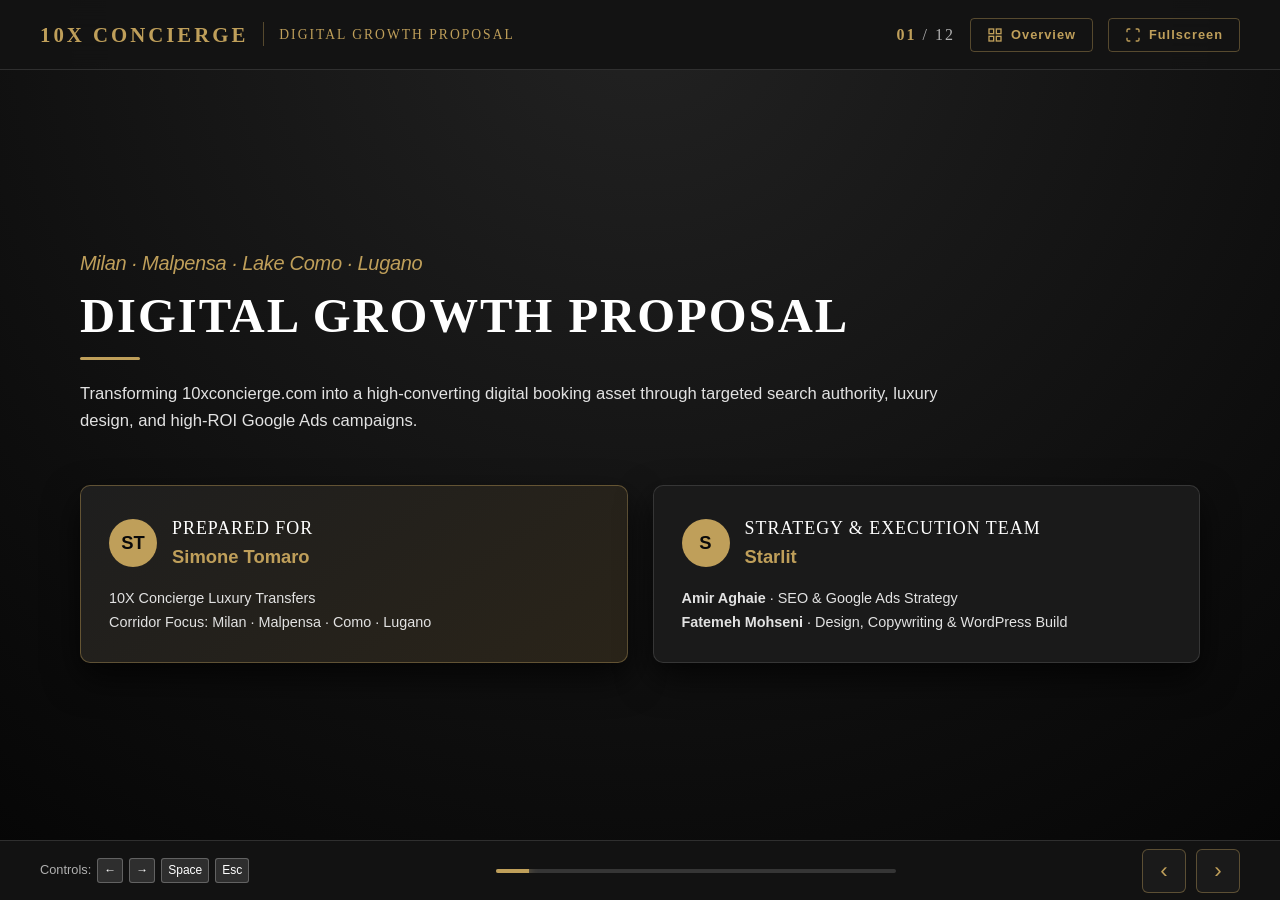
==== commit 6c32bdb5: "Add files via upload" ====
--- a/index.html
+++ b/index.html
@@ -12,7 +12,7 @@
     <!-- Top Header -->
     <header class="pres-header">
       <div class="brand-wrapper">
-        <a href="#" class="brand-logo-text">10X CONCIERGE</a>
+        <a href="#slide-1" class="brand-logo-text" title="Click to go to Slide 1">10X CONCIERGE</a>
         <div class="brand-divider"></div>
         <div class="presentation-title-nav">Digital Growth Proposal</div>
       </div>
@@ -21,11 +21,11 @@
           <span class="current" id="current-slide-num">01</span> / <span id="total-slide-num">12</span>
         </div>
         <button class="btn-icon" id="btn-overview" title="Toggle Slide Overview Grid (Press O or Esc)">
-          <svg width="16" height="16" viewBox="0 0 24 24" fill="none" stroke="currentColor" stroke-width="2"><rect x="3" y="3" width="7" height="7"></rect><rect x="14" y="3" width="7" height="7"></rect><rect x="14" y="14" width="7" height="7"></rect><rect x="3" y="14" width="7" height="7"></rect></svg>
+          <svg class="animated-icon float-icon" width="16" height="16" viewBox="0 0 24 24" fill="none" stroke="currentColor" stroke-width="2"><rect x="3" y="3" width="7" height="7"></rect><rect x="14" y="3" width="7" height="7"></rect><rect x="14" y="14" width="7" height="7"></rect><rect x="3" y="14" width="7" height="7"></rect></svg>
           <span>Overview</span>
         </button>
         <button class="btn-icon" id="btn-fullscreen" title="Toggle Fullscreen (Press F)">
-          <svg width="16" height="16" viewBox="0 0 24 24" fill="none" stroke="currentColor" stroke-width="2"><path d="M8 3H5a2 2 0 0 0-2 2v3m18 0V5a2 2 0 0 0-2-2h-3m0 18h3a2 2 0 0 0 2-2v-3M3 16v3a2 2 0 0 0 2 2h3"></path></svg>
+          <svg class="animated-icon float-icon" width="16" height="16" viewBox="0 0 24 24" fill="none" stroke="currentColor" stroke-width="2"><path d="M8 3H5a2 2 0 0 0-2 2v3m18 0V5a2 2 0 0 0-2-2h-3m0 18h3a2 2 0 0 0 2-2v-3M3 16v3a2 2 0 0 0 2 2h3"></path></svg>
           <span>Fullscreen</span>
         </button>
       </div>
@@ -43,9 +43,9 @@
         </p>
 
         <div class="grid-2" style="margin-top: 20px;">
-          <div class="card-luxury accent-gold">
+          <div class="card-luxury accent-gold pulse-glow">
             <div class="card-header">
-              <div class="card-icon-circle">ST</div>
+              <div class="card-icon-circle animated-icon float-icon">ST</div>
               <div>
                 <div class="card-title">PREPARED FOR</div>
                 <div class="text-gold text-bold" style="font-size: 1.15rem;">Simone Tomaro</div>
@@ -59,7 +59,7 @@
 
           <div class="card-luxury">
             <div class="card-header">
-              <div class="card-icon-circle">S</div>
+              <div class="card-icon-circle animated-icon float-icon">S</div>
               <div>
                 <div class="card-title">STRATEGY & EXECUTION TEAM</div>
                 <div class="text-gold text-bold" style="font-size: 1.15rem;">Starlit</div>
@@ -84,7 +84,9 @@
         <div class="grid-3">
           <div class="card-luxury">
             <div class="card-header">
-              <div class="card-icon-circle">1</div>
+              <div class="card-icon-circle animated-icon float-icon">
+                <svg width="22" height="22" viewBox="0 0 24 24" fill="none" stroke="currentColor" stroke-width="2"><circle cx="11" cy="11" r="8"></circle><line x1="21" y1="21" x2="16.65" y2="16.65"></line></svg>
+              </div>
               <div class="card-title">SEO, CONTENT & ADS</div>
             </div>
             <p class="card-text">
@@ -94,7 +96,9 @@
 
           <div class="card-luxury">
             <div class="card-header">
-              <div class="card-icon-circle">2</div>
+              <div class="card-icon-circle animated-icon float-icon">
+                <svg width="22" height="22" viewBox="0 0 24 24" fill="none" stroke="currentColor" stroke-width="2"><path d="M12 19l7-7 3 3-7 7-3-3z"></path><path d="M18 13l-1.5-7.5L2 2l3.5 14.5L13 18l5-5z"></path><path d="M2 2l7.586 7.586"></path><circle cx="11" cy="11" r="2"></circle></svg>
+              </div>
               <div class="card-title">DESIGN & BUILD</div>
             </div>
             <p class="card-text">
@@ -102,9 +106,11 @@
             </p>
           </div>
 
-          <div class="card-luxury accent-gold">
+          <div class="card-luxury accent-gold pulse-glow">
             <div class="card-header">
-              <div class="card-icon-circle">🎯</div>
+              <div class="card-icon-circle animated-icon float-icon">
+                <svg width="22" height="22" viewBox="0 0 24 24" fill="none" stroke="currentColor" stroke-width="2"><circle cx="12" cy="12" r="10"></circle><circle cx="12" cy="12" r="6"></circle><circle cx="12" cy="12" r="2"></circle></svg>
+              </div>
               <div class="card-title">SINGLE INTEGRATED PLAN</div>
             </div>
             <p class="card-text">
@@ -123,26 +129,29 @@
         </p>
 
         <div class="grid-4" style="margin-bottom: 25px;">
-          <div class="kpi-box">
+          <div class="kpi-box float-icon">
             <div class="kpi-number" style="color: #FF6B6B;">192</div>
             <div class="kpi-label">Total Indexed Pages</div>
           </div>
-          <div class="kpi-box">
+          <div class="kpi-box float-icon">
             <div class="kpi-number" style="color: #FF6B6B;">914</div>
             <div class="kpi-label">Technical Issues</div>
           </div>
-          <div class="kpi-box">
+          <div class="kpi-box float-icon">
             <div class="kpi-number">2 / 100</div>
             <div class="kpi-label">Domain Authority</div>
           </div>
-          <div class="kpi-box">
+          <div class="kpi-box float-icon">
             <div class="kpi-number">ZERO</div>
             <div class="kpi-label">Keywords in Top 30</div>
           </div>
         </div>
 
         <div class="card-luxury" style="border-color: rgba(255, 107, 107, 0.5);">
-          <div class="card-title text-gold" style="margin-bottom: 10px;">⚠️ Search Intent Gap</div>
+          <div class="card-title text-gold" style="margin-bottom: 10px;">
+            <svg class="animated-icon float-icon" width="20" height="20" viewBox="0 0 24 24" fill="none" stroke="#FF7777" stroke-width="2"><path d="M10.29 3.86L1.82 18a2 2 0 0 0 1.71 3h16.94a2 2 0 0 0 1.71-3L13.71 3.86a2 2 0 0 0-3.42 0z"></path><line x1="12" y1="9" x2="12" y2="13"></line><line x1="12" y1="17" x2="12.01" y2="17"></line></svg>
+            Search Intent Gap
+          </div>
           <p class="card-text">
             100% of keywords currently ranked (positions 31-100) are <span class="badge-alert">Informational</span> (e.g. "aircraft concierge service"), with <strong>zero booking-intent terms</strong>. Clients searching ready to book a private transfer cannot find the site.
           </p>
@@ -275,8 +284,11 @@
         </p>
 
         <div class="grid-2">
-          <div class="card-luxury accent-gold">
-            <div class="card-title text-gold" style="font-size: 1.4rem; margin-bottom: 15px;">📍 Priority Route Anchor</div>
+          <div class="card-luxury accent-gold pulse-glow">
+            <div class="card-title text-gold" style="font-size: 1.4rem; margin-bottom: 15px;">
+              <svg class="animated-icon float-icon" width="22" height="22" viewBox="0 0 24 24" fill="none" stroke="#BF9F5A" stroke-width="2"><path d="M21 10c0 7-9 13-9 13s-9-6-9-13a9 9 0 0 1 18 0z"></path><circle cx="12" cy="10" r="3"></circle></svg>
+              Priority Route Anchor
+            </div>
             <p class="card-text" style="font-size: 1.05rem;">
               We make <strong>Como the hub</strong>, owning two core transfer routes first:
               <br><br>
@@ -309,27 +321,27 @@
 
         <div class="process-timeline">
           <div class="process-step">
-            <div class="step-num">1</div>
+            <div class="step-num animated-icon float-icon">1</div>
             <div class="step-title">KEYWORD RESEARCH</div>
             <div class="step-desc">Finding high-intent terms clients search when ready to book transfers.</div>
           </div>
           <div class="process-step">
-            <div class="step-num">2</div>
+            <div class="step-num animated-icon float-icon">2</div>
             <div class="step-title">COPYWRITING</div>
             <div class="step-desc">Crafting luxury copy built natively around chosen keywords from day one.</div>
           </div>
           <div class="process-step">
-            <div class="step-num">3</div>
+            <div class="step-num animated-icon float-icon">3</div>
             <div class="step-title">LUXURY DESIGN</div>
             <div class="step-desc">Layout designed around content with gold (#BF9F5A) visual language.</div>
           </div>
           <div class="process-step">
-            <div class="step-num">4</div>
+            <div class="step-num animated-icon float-icon">4</div>
             <div class="step-title">TECHNICAL BUILD</div>
             <div class="step-desc">Clean WordPress & Elementor Pro build optimized for speed & responsiveness.</div>
           </div>
           <div class="process-step">
-            <div class="step-num">5</div>
+            <div class="step-num animated-icon float-icon">5</div>
             <div class="step-title">PUBLISH & MEASURE</div>
             <div class="step-desc">Live deployment after your approval, tracked against real quote conversions.</div>
           </div>
@@ -355,7 +367,7 @@
             </p>
           </div>
 
-          <div class="card-luxury accent-gold">
+          <div class="card-luxury accent-gold pulse-glow">
             <div class="card-title text-gold">2. New Homepage Rebuild</div>
             <p class="card-text">
               • Copy structured around Milan-Como & Como-Lugano<br>
@@ -395,7 +407,7 @@
             </ul>
           </div>
 
-          <div class="card-luxury accent-gold">
+          <div class="card-luxury accent-gold pulse-glow">
             <div class="card-title text-gold">Google Ads Campaign Launch</div>
             <ul style="list-style: none; padding-left: 0;" class="card-text">
               <li style="margin-bottom: 10px;">• <strong>Corridor Focus:</strong> Pointed at Milan-Como & Como-Lugano landing pages.</li>
@@ -416,7 +428,7 @@
         </p>
 
         <div class="grid-2">
-          <div class="card-luxury accent-gold" style="text-align: center; padding: 40px;">
+          <div class="card-luxury accent-gold pulse-glow" style="text-align: center; padding: 40px;">
             <div class="card-title" style="letter-spacing: 2px;">MONTHLY INVESTMENT</div>
             <div style="font-family: var(--font-heading); font-size: 3.5rem; font-weight: 700; color: var(--color-gold); margin: 15px 0;">$1,200 <span style="font-size: 1.2rem; color: var(--color-text-muted);">USD / mo</span></div>
             <p class="card-text">
@@ -481,7 +493,7 @@
           </div>
         </div>
 
-        <div class="card-luxury accent-gold" style="display: flex; justify-content: space-between; align-items: center; padding: 25px 35px;">
+        <div class="card-luxury accent-gold pulse-glow" style="display: flex; justify-content: space-between; align-items: center; padding: 25px 35px;">
           <div>
             <div class="card-title" style="font-size: 1.3rem;">READY TO GET STARTED, SIMONE?</div>
             <p class="card-text">We confirm the plan and immediately launch week 1 research & technical audit.</p>
--- a/theme.css
+++ b/theme.css
@@ -1,8 +1,8 @@
 /* ==========================================================================
-   10X Concierge Presentation Engine - High Contrast Luxury Stylesheet
+   10X Concierge Presentation Engine - High Animation & Luxury Stylesheet
    Matching Client Aesthetic: 10xconcierge.com/landing/
    Fonts: Cinzel (Headings), Lato (Subheadings/Italics), Montserrat (Body/UI)
-   Colors: Obsidian #121212, Card #1E1E1E, Pure Black #0A0A0A, Gold Accent #BF9F5A
+   Colors: Obsidian #0D0D0D, Card #1A1A1A, Surface #141414, Gold Accent #BF9F5A
    ========================================================================== */
 
 @import url('https://fonts.googleapis.com/css2?family=Cinzel:wght@400;500;600;700&family=Lato:ital,wght@0,300;0,400;0,700;1,300;1,400&family=Montserrat:wght@300;400;500;600;700&display=swap');
@@ -24,8 +24,8 @@
   --font-heading: 'Cinzel', serif;
   --font-subheading: 'Lato', sans-serif;
   --font-body: 'Montserrat', sans-serif;
-  --transition-smooth: all 0.3s cubic-bezier(0.16, 1, 0.3, 1);
-  --shadow-gold: 0 10px 30px rgba(191, 159, 90, 0.2);
+  --transition-smooth: all 0.35s cubic-bezier(0.16, 1, 0.3, 1);
+  --shadow-gold: 0 10px 30px rgba(191, 159, 90, 0.25);
   --shadow-card: 0 15px 35px rgba(0, 0, 0, 0.7);
 }
 
@@ -87,6 +87,14 @@
   letter-spacing: 3px;
   text-decoration: none;
   white-space: nowrap;
+  cursor: pointer;
+  transition: var(--transition-smooth);
+}
+
+.brand-logo-text:hover {
+  color: var(--color-gold-light);
+  text-shadow: 0 0 12px rgba(191, 159, 90, 0.6);
+  transform: scale(1.02);
 }
 
 .brand-divider {
@@ -132,6 +140,7 @@
   background: var(--color-gold);
   color: #0A0A0A;
   box-shadow: var(--shadow-gold);
+  transform: translateY(-2px);
 }
 
 .slide-counter {
@@ -164,8 +173,8 @@
   padding: 50px 80px;
   opacity: 0;
   visibility: hidden;
-  transform: translateY(20px) scale(0.98);
-  transition: opacity 0.4s ease, transform 0.4s ease, visibility 0.4s ease;
+  transform: translateY(30px) scale(0.96);
+  transition: opacity 0.5s cubic-bezier(0.16, 1, 0.3, 1), transform 0.5s cubic-bezier(0.16, 1, 0.3, 1), visibility 0.5s ease;
   display: flex;
   flex-direction: column;
   justify-content: center;
@@ -173,6 +182,7 @@
   -webkit-overflow-scrolling: touch;
 }
 
+/* Active Slide Entrance */
 .slide.active {
   opacity: 1;
   visibility: visible;
@@ -180,7 +190,155 @@
   z-index: 10;
 }
 
-/* High Contrast Typography */
+/* Exiting Slide Animations */
+.slide.exiting {
+  opacity: 0;
+  transform: translateY(-30px) scale(0.96);
+  transition: opacity 0.35s ease, transform 0.35s ease;
+}
+
+/* Element Staggered Animations inside Active Slide */
+.slide.active .tag-subtitle {
+  animation: slideFadeDown 0.6s cubic-bezier(0.16, 1, 0.3, 1) both;
+  animation-delay: 0.1s;
+}
+
+.slide.active .slide-title-main {
+  animation: slideFadeDown 0.7s cubic-bezier(0.16, 1, 0.3, 1) both;
+  animation-delay: 0.2s;
+}
+
+.slide.active .slide-title-main::after {
+  animation: expandLine 0.8s cubic-bezier(0.16, 1, 0.3, 1) both;
+  animation-delay: 0.4s;
+}
+
+.slide.active .slide-description {
+  animation: fadeIn 0.7s ease both;
+  animation-delay: 0.3s;
+}
+
+.slide.active .card-luxury:nth-child(1),
+.slide.active .kpi-box:nth-child(1),
+.slide.active .process-step:nth-child(1) {
+  animation: cardEntrance 0.7s cubic-bezier(0.16, 1, 0.3, 1) both;
+  animation-delay: 0.35s;
+}
+
+.slide.active .card-luxury:nth-child(2),
+.slide.active .kpi-box:nth-child(2),
+.slide.active .process-step:nth-child(2) {
+  animation: cardEntrance 0.7s cubic-bezier(0.16, 1, 0.3, 1) both;
+  animation-delay: 0.45s;
+}
+
+.slide.active .card-luxury:nth-child(3),
+.slide.active .kpi-box:nth-child(3),
+.slide.active .process-step:nth-child(3) {
+  animation: cardEntrance 0.7s cubic-bezier(0.16, 1, 0.3, 1) both;
+  animation-delay: 0.55s;
+}
+
+.slide.active .card-luxury:nth-child(4),
+.slide.active .kpi-box:nth-child(4),
+.slide.active .process-step:nth-child(4) {
+  animation: cardEntrance 0.7s cubic-bezier(0.16, 1, 0.3, 1) both;
+  animation-delay: 0.65s;
+}
+
+.slide.active .process-step:nth-child(5) {
+  animation: cardEntrance 0.7s cubic-bezier(0.16, 1, 0.3, 1) both;
+  animation-delay: 0.75s;
+}
+
+.slide.active .table-luxury-wrapper {
+  animation: cardEntrance 0.8s cubic-bezier(0.16, 1, 0.3, 1) both;
+  animation-delay: 0.4s;
+}
+
+/* Keyframes Definitions */
+@keyframes slideFadeDown {
+  0% {
+    opacity: 0;
+    transform: translateY(-25px);
+  }
+  100% {
+    opacity: 1;
+    transform: translateY(0);
+  }
+}
+
+@keyframes fadeIn {
+  0% { opacity: 0; }
+  100% { opacity: 1; }
+}
+
+@keyframes cardEntrance {
+  0% {
+    opacity: 0;
+    transform: translateY(40px) scale(0.93);
+  }
+  100% {
+    opacity: 1;
+    transform: translateY(0) scale(1);
+  }
+}
+
+@keyframes expandLine {
+  0% {
+    width: 0;
+    opacity: 0;
+  }
+  100% {
+    width: 60px;
+    opacity: 1;
+  }
+}
+
+/* Micro-Animated SVG Icons & Badges */
+.animated-icon {
+  display: inline-block;
+  transition: transform 0.3s ease;
+}
+
+.card-luxury:hover .animated-icon {
+  transform: scale(1.15) rotate(5deg);
+}
+
+.pulse-glow {
+  animation: pulseGlow 2.5s infinite ease-in-out;
+}
+
+@keyframes pulseGlow {
+  0%, 100% {
+    box-shadow: 0 0 10px rgba(191, 159, 90, 0.3);
+    transform: scale(1);
+  }
+  50% {
+    box-shadow: 0 0 25px rgba(191, 159, 90, 0.7);
+    transform: scale(1.04);
+  }
+}
+
+.float-icon {
+  animation: floatAnim 3s infinite ease-in-out;
+}
+
+@keyframes floatAnim {
+  0%, 100% { transform: translateY(0); }
+  50% { transform: translateY(-6px); }
+}
+
+.spin-slow {
+  animation: spinSlow 12s linear infinite;
+}
+
+@keyframes spinSlow {
+  0% { transform: rotate(0deg); }
+  100% { transform: rotate(360deg); }
+}
+
+/* Typography & Layout Rules */
 .tag-subtitle {
   font-family: var(--font-subheading);
   font-style: italic;
@@ -254,7 +412,7 @@
 .card-luxury:hover {
   border-color: var(--border-gold);
   box-shadow: var(--shadow-gold);
-  transform: translateY(-3px);
+  transform: translateY(-5px);
 }
 
 .card-luxury.accent-gold {
@@ -270,8 +428,8 @@
 }
 
 .card-icon-circle {
-  width: 44px;
-  height: 44px;
+  width: 48px;
+  height: 48px;
   border-radius: 50%;
   background: var(--color-gold);
   color: #0A0A0A;
@@ -281,6 +439,12 @@
   font-weight: 700;
   font-size: 1.15rem;
   flex-shrink: 0;
+  transition: var(--transition-smooth);
+}
+
+.card-luxury:hover .card-icon-circle {
+  background: var(--color-gold-light);
+  transform: scale(1.1);
 }
 
 .card-title {
@@ -304,6 +468,13 @@
   border-radius: 10px;
   text-align: center;
   box-shadow: var(--shadow-card);
+  transition: var(--transition-smooth);
+}
+
+.kpi-box:hover {
+  transform: translateY(-4px);
+  border-color: var(--color-gold-light);
+  box-shadow: var(--shadow-gold);
 }
 
 .kpi-number {
@@ -425,23 +596,30 @@
 
 .process-step:hover {
   border-color: var(--color-gold);
-  transform: translateY(-3px);
+  transform: translateY(-5px);
+  box-shadow: var(--shadow-gold);
 }
 
 .step-num {
-  width: 38px;
-  height: 38px;
+  width: 40px;
+  height: 40px;
   border-radius: 50%;
   background: #141414;
   border: 2px solid var(--color-gold);
   color: var(--color-gold);
   font-family: var(--font-heading);
   font-weight: 700;
-  font-size: 1.05rem;
+  font-size: 1.1rem;
   display: flex;
   align-items: center;
   justify-content: center;
   margin: 0 auto 12px auto;
+  transition: var(--transition-smooth);
+}
+
+.process-step:hover .step-num {
+  background: var(--color-gold);
+  color: #0A0A0A;
 }
 
 .step-title {
@@ -514,6 +692,7 @@
 .btn-nav:hover, .btn-nav:active {
   background: var(--color-gold);
   color: #0A0A0A;
+  transform: scale(1.05);
 }
 
 .keyboard-hint {
@@ -596,7 +775,7 @@
 .thumb-card:hover, .thumb-card.active {
   border-color: var(--color-gold);
   box-shadow: var(--shadow-gold);
-  transform: scale(1.02);
+  transform: scale(1.03);
 }
 
 .thumb-num {
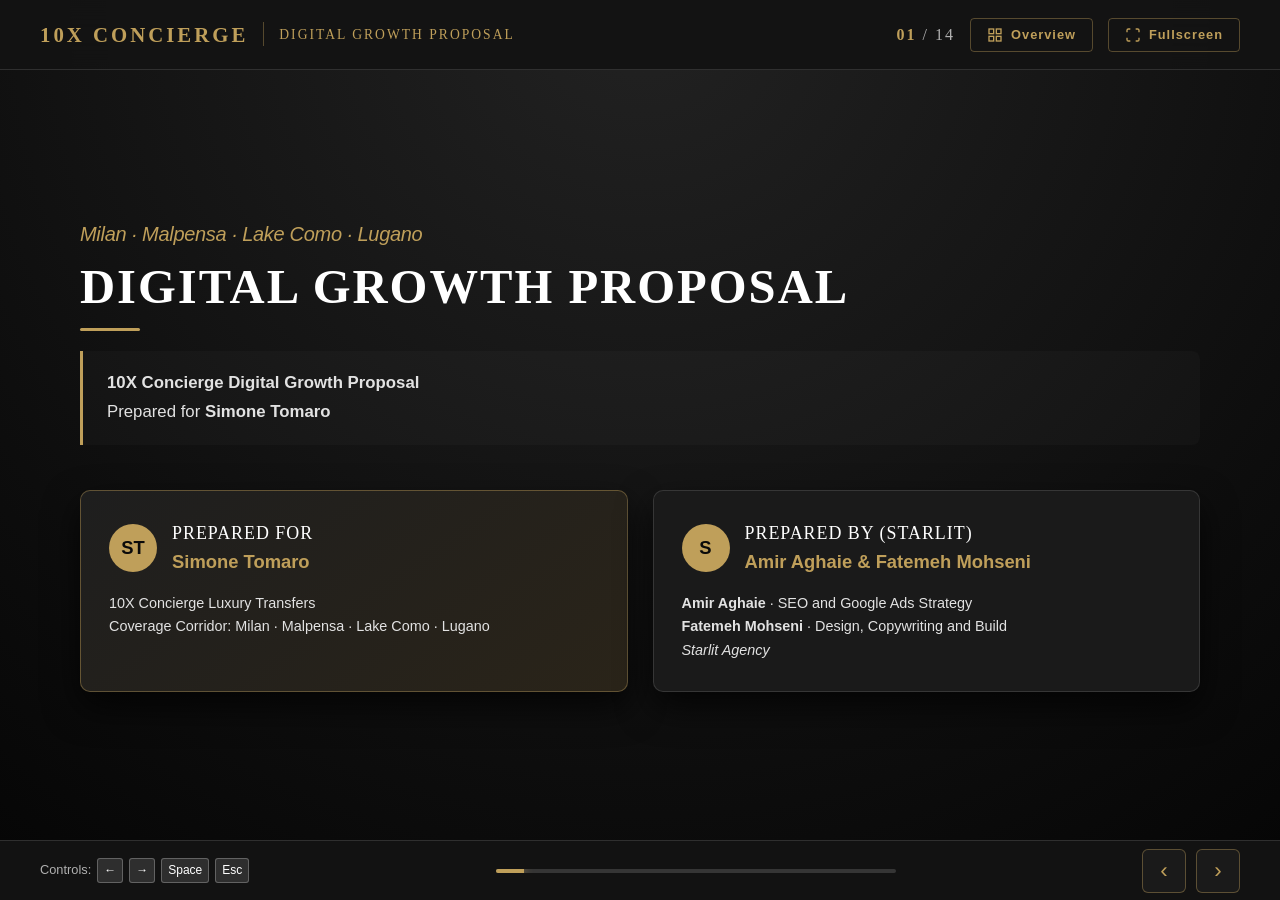
==== commit 6057e88b: "Add files via upload" ====
--- a/index.html
+++ b/index.html
@@ -3,22 +3,54 @@
 <head>
   <meta charset="UTF-8">
   <meta name="viewport" content="width=device-width, initial-scale=1.0">
-  <title>10X Concierge · Digital Growth Proposal Presentation</title>
-  <meta name="description" content="Digital Growth Proposal Presentation for 10X Concierge - Prepared for Simone Tomaro by Amir Aghaie and Fatemeh Mohseni">
+  <title>Digital Growth Proposal · 10X Concierge</title>
+  <meta name="description" content="Full Digital Growth Proposal Presentation for 10X Concierge prepared for Simone Tomaro by Amir Aghaie and Fatemeh Mohseni (Starlit)">
   <link rel="stylesheet" href="theme.css">
+  <style>
+    /* Custom Scrollbar for Full Text Presentation */
+    .slide::-webkit-scrollbar {
+      width: 6px;
+    }
+    .slide::-webkit-scrollbar-track {
+      background: rgba(255, 255, 255, 0.05);
+      border-radius: 3px;
+    }
+    .slide::-webkit-scrollbar-thumb {
+      background: var(--color-gold);
+      border-radius: 3px;
+    }
+    .text-block {
+      background: rgba(255, 255, 255, 0.02);
+      border-left: 3px solid var(--color-gold);
+      padding: 18px 24px;
+      margin-bottom: 20px;
+      border-radius: 0 8px 8px 0;
+      color: var(--color-text-body);
+      font-size: 1.05rem;
+      line-height: 1.7;
+    }
+    .full-quote-box {
+      background: var(--bg-card);
+      border: 1px solid var(--border-gold);
+      padding: 25px;
+      border-radius: 8px;
+      margin-bottom: 20px;
+      box-shadow: var(--shadow-card);
+    }
+  </style>
 </head>
 <body>
   <div id="app">
     <!-- Top Header -->
     <header class="pres-header">
       <div class="brand-wrapper">
-        <a href="#slide-1" class="brand-logo-text" title="Click to go to Slide 1">10X CONCIERGE</a>
+        <a href="#slide-1" class="brand-logo-text" title="Click to reset to Cover Slide">10X CONCIERGE</a>
         <div class="brand-divider"></div>
         <div class="presentation-title-nav">Digital Growth Proposal</div>
       </div>
       <div class="header-controls">
         <div class="slide-counter">
-          <span class="current" id="current-slide-num">01</span> / <span id="total-slide-num">12</span>
+          <span class="current" id="current-slide-num">01</span> / <span id="total-slide-num">14</span>
         </div>
         <button class="btn-icon" id="btn-overview" title="Toggle Slide Overview Grid (Press O or Esc)">
           <svg class="animated-icon float-icon" width="16" height="16" viewBox="0 0 24 24" fill="none" stroke="currentColor" stroke-width="2"><rect x="3" y="3" width="7" height="7"></rect><rect x="14" y="3" width="7" height="7"></rect><rect x="14" y="14" width="7" height="7"></rect><rect x="3" y="14" width="7" height="7"></rect></svg>
@@ -38,11 +70,12 @@
       <section class="slide active" id="slide-1">
         <span class="tag-subtitle">Milan · Malpensa · Lake Como · Lugano</span>
         <h1 class="slide-title-main">DIGITAL GROWTH PROPOSAL</h1>
-        <p class="slide-description">
-          Transforming 10xconcierge.com into a high-converting digital booking asset through targeted search authority, luxury design, and high-ROI Google Ads campaigns.
-        </p>
-
-        <div class="grid-2" style="margin-top: 20px;">
+        <div class="text-block">
+          <strong>10X Concierge Digital Growth Proposal</strong><br>
+          Prepared for <strong>Simone Tomaro</strong>
+        </div>
+
+        <div class="grid-2" style="margin-top: 25px;">
           <div class="card-luxury accent-gold pulse-glow">
             <div class="card-header">
               <div class="card-icon-circle animated-icon float-icon">ST</div>
@@ -53,7 +86,7 @@
             </div>
             <p class="card-text">
               10X Concierge Luxury Transfers<br>
-              Corridor Focus: Milan · Malpensa · Como · Lugano
+              Coverage Corridor: Milan · Malpensa · Lake Como · Lugano
             </p>
           </div>
 
@@ -61,446 +94,576 @@
             <div class="card-header">
               <div class="card-icon-circle animated-icon float-icon">S</div>
               <div>
-                <div class="card-title">STRATEGY & EXECUTION TEAM</div>
-                <div class="text-gold text-bold" style="font-size: 1.15rem;">Starlit</div>
+                <div class="card-title">PREPARED BY (STARLIT)</div>
+                <div class="text-gold text-bold" style="font-size: 1.15rem;">Amir Aghaie & Fatemeh Mohseni</div>
               </div>
             </div>
             <p class="card-text">
-              <strong>Amir Aghaie</strong> · SEO & Google Ads Strategy<br>
-              <strong>Fatemeh Mohseni</strong> · Design, Copywriting & WordPress Build
-            </p>
-          </div>
-        </div>
-      </section>
-
-      <!-- SLIDE 2: What This Covers -->
+              <strong>Amir Aghaie</strong> · SEO and Google Ads Strategy<br>
+              <strong>Fatemeh Mohseni</strong> · Design, Copywriting and Build<br>
+              <em>Starlit Agency</em>
+            </p>
+          </div>
+        </div>
+      </section>
+
+      <!-- SLIDE 2: Section 1. What this covers -->
       <section class="slide" id="slide-2">
-        <span class="tag-subtitle">1. Executive Overview</span>
-        <h2 class="slide-title-main">WHAT THIS PROPOSAL COVERS</h2>
-        <p class="slide-description">
-          A unified 2-month digital growth system that bridges search visibility and conversion excellence to turn website visitors into high-value transfer bookings.
-        </p>
-
-        <div class="grid-3">
-          <div class="card-luxury">
-            <div class="card-header">
-              <div class="card-icon-circle animated-icon float-icon">
-                <svg width="22" height="22" viewBox="0 0 24 24" fill="none" stroke="currentColor" stroke-width="2"><circle cx="11" cy="11" r="8"></circle><line x1="21" y1="21" x2="16.65" y2="16.65"></line></svg>
-              </div>
-              <div class="card-title">SEO, CONTENT & ADS</div>
-            </div>
-            <p class="card-text">
-              Capturing targeted booking-intent traffic in English, Italian, and German across search engines and Google Ads campaigns.
-            </p>
-          </div>
-
-          <div class="card-luxury">
-            <div class="card-header">
-              <div class="card-icon-circle animated-icon float-icon">
-                <svg width="22" height="22" viewBox="0 0 24 24" fill="none" stroke="currentColor" stroke-width="2"><path d="M12 19l7-7 3 3-7 7-3-3z"></path><path d="M18 13l-1.5-7.5L2 2l3.5 14.5L13 18l5-5z"></path><path d="M2 2l7.586 7.586"></path><circle cx="11" cy="11" r="2"></circle></svg>
-              </div>
-              <div class="card-title">DESIGN & BUILD</div>
-            </div>
-            <p class="card-text">
-              Rebuilding the homepage and full site navigation to match the luxury aesthetic of the new landing page: black, gold (#BF9F5A), and restraint.
-            </p>
-          </div>
-
-          <div class="card-luxury accent-gold pulse-glow">
-            <div class="card-header">
-              <div class="card-icon-circle animated-icon float-icon">
-                <svg width="22" height="22" viewBox="0 0 24 24" fill="none" stroke="currentColor" stroke-width="2"><circle cx="12" cy="12" r="10"></circle><circle cx="12" cy="12" r="6"></circle><circle cx="12" cy="12" r="2"></circle></svg>
-              </div>
-              <div class="card-title">SINGLE INTEGRATED PLAN</div>
-            </div>
-            <p class="card-text">
-              Handled by one unified team because separating SEO and Design is precisely what prevents luxury sites from converting.
-            </p>
-          </div>
-        </div>
-      </section>
-
-      <!-- SLIDE 3: Site Audit Findings -->
+        <span class="tag-subtitle">Section 1</span>
+        <h2 class="slide-title-main">1. WHAT THIS COVERS</h2>
+        
+        <div class="full-quote-box">
+          <p class="card-text" style="font-size: 1.1rem; line-height: 1.7; margin-bottom: 15px;">
+            Simone, following our call, this sets out how we'd take 10X Concierge from where the site is today to a site that actually produces booking requests, how we work, and what it costs.
+          </p>
+          <p class="card-text" style="font-size: 1.05rem; line-height: 1.7;">
+            It covers two connected pieces of work, handled by the two of us together, <strong>Amir Aghaie</strong> on SEO and Google Ads, and <strong>Fatemeh Mohseni</strong> on design, copywriting and build:
+          </p>
+        </div>
+
+        <div class="grid-2" style="margin-bottom: 20px;">
+          <div class="card-luxury">
+            <div class="card-title text-gold" style="margin-bottom: 10px;">SEO, Content and Google Ads</div>
+            <p class="card-text">
+              So the right people find you and that traffic turns into bookings.
+            </p>
+          </div>
+
+          <div class="card-luxury">
+            <div class="card-title text-gold" style="margin-bottom: 10px;">Design and Build</div>
+            <p class="card-text">
+              Starting with the homepage and then rolling out across the site, so the whole site matches the quality of the landing page already live.
+            </p>
+          </div>
+        </div>
+
+        <div class="text-block">
+          They run as one system on a single monthly plan, because separating them is exactly what stops most sites from converting.
+        </div>
+
+        <div class="card-luxury accent-gold pulse-glow">
+          <div class="card-title text-gold" style="margin-bottom: 10px;">Strategic Anchor</div>
+          <p class="card-text" style="font-size: 1.05rem;">
+            One thing anchors the whole strategy: <strong>we start by making Como the centre of gravity.</strong> The first priority is owning two routes, Milan to Como and Como to Lugano across into Switzerland. We build strength there first, then extend outward to the other destinations from that base. Every page, every keyword and every campaign in the early months serves that focus.
+          </p>
+        </div>
+      </section>
+
+      <!-- SLIDE 3: Section 2. Where the site is now (Overview & Audit) -->
       <section class="slide" id="slide-3">
-        <span class="tag-subtitle">2. Where the Site Is Now</span>
-        <h2 class="slide-title-main">CURRENT DIAGNOSTIC AUDIT</h2>
-        <p class="slide-description">
-          A complete data-driven technical and SEO audit of 10xconcierge.com revealing the gap between current state and ranking potential.
-        </p>
-
-        <div class="grid-4" style="margin-bottom: 25px;">
-          <div class="kpi-box float-icon">
-            <div class="kpi-number" style="color: #FF6B6B;">192</div>
-            <div class="kpi-label">Total Indexed Pages</div>
-          </div>
-          <div class="kpi-box float-icon">
-            <div class="kpi-number" style="color: #FF6B6B;">914</div>
-            <div class="kpi-label">Technical Issues</div>
-          </div>
-          <div class="kpi-box float-icon">
-            <div class="kpi-number">2 / 100</div>
-            <div class="kpi-label">Domain Authority</div>
-          </div>
-          <div class="kpi-box float-icon">
-            <div class="kpi-number">ZERO</div>
-            <div class="kpi-label">Keywords in Top 30</div>
-          </div>
-        </div>
-
-        <div class="card-luxury" style="border-color: rgba(255, 107, 107, 0.5);">
-          <div class="card-title text-gold" style="margin-bottom: 10px;">
-            <svg class="animated-icon float-icon" width="20" height="20" viewBox="0 0 24 24" fill="none" stroke="#FF7777" stroke-width="2"><path d="M10.29 3.86L1.82 18a2 2 0 0 0 1.71 3h16.94a2 2 0 0 0 1.71-3L13.71 3.86a2 2 0 0 0-3.42 0z"></path><line x1="12" y1="9" x2="12" y2="13"></line><line x1="12" y1="17" x2="12.01" y2="17"></line></svg>
-            Search Intent Gap
-          </div>
+        <span class="tag-subtitle">Section 2</span>
+        <h2 class="slide-title-main">2. WHERE THE SITE IS NOW</h2>
+        
+        <div class="text-block">
+          Before writing this we ran a full audit of 10xconcierge.com: search visibility, technical health, backlink profile, page structure and speed. Everything below is measured, not guessed, and every recommendation in this document comes from these findings.
+        </div>
+
+        <div class="card-luxury accent-gold pulse-glow" style="margin-bottom: 25px;">
+          <div class="card-title text-gold" style="font-size: 1.3rem; margin-bottom: 10px;">The Headline Gap</div>
+          <p class="card-text" style="font-size: 1.15rem; line-height: 1.7;">
+            The headline: the site currently has <strong style="color: #FF7777;">192 pages carrying 914 technical issues</strong> between them. That's the gap in one line. A site this size should be an asset. Right now the volume of pages and problems is working against you, not for you, and the rest of this section is where those 914 issues come from.
+          </p>
+        </div>
+
+        <div class="grid-2">
+          <div class="card-luxury">
+            <div class="card-title text-gold">Search Visibility Audit</div>
+            <p class="card-text">
+              • Domain Authority Score: <strong>2 out of 100</strong><br>
+              • Top 30 Keyword Rankings: <strong>ZERO keywords</strong><br>
+              • Position 31–100 Terms: 100% Informational terms ("aircraft concierge service" at #98, "private jet concierge" at #77). Zero booking intent.
+            </p>
+          </div>
+
+          <div class="card-luxury">
+            <div class="card-title text-gold">Homepage Signals Audit</div>
+            <p class="card-text">
+              • Title Tag: <code>Home - 10X CONCIERGE</code> (20 chars, zero service/location terms).<br>
+              • Meta Description: <strong>6,691 characters long</strong> (should be 120-160). Page text & quotes dumped.<br>
+              • Word Count: <strong>278 words</strong> (Thin content).<br>
+              • Multiple H1 Tags splitting ranking signals.
+            </p>
+          </div>
+        </div>
+      </section>
+
+      <!-- SLIDE 4: Section 2. Content & Site Speed Detailed Audit -->
+      <section class="slide" id="slide-4">
+        <span class="tag-subtitle">Section 2 (Continued)</span>
+        <h2 class="slide-title-main">CONTENT & SPEED DIAGNOSTICS</h2>
+
+        <div class="card-luxury" style="margin-bottom: 20px;">
+          <div class="card-title text-gold" style="margin-bottom: 10px;">The content is pulling in the wrong direction</div>
           <p class="card-text">
-            100% of keywords currently ranked (positions 31-100) are <span class="badge-alert">Informational</span> (e.g. "aircraft concierge service"), with <strong>zero booking-intent terms</strong>. Clients searching ready to book a private transfer cannot find the site.
-          </p>
-        </div>
-      </section>
-
-      <!-- SLIDE 4: Homepage & Content Audit Deep-Dive -->
-      <section class="slide" id="slide-4">
-        <span class="tag-subtitle">2. Technical & Content Audit</span>
-        <h2 class="slide-title-main">HOMEPAGE & CONTENT DEFICITS</h2>
-        <p class="slide-description">
-          The primary technical signals search engines read are sending conflicting messages about the site's core offerings.
-        </p>
-
-        <div class="grid-2">
-          <div class="card-luxury">
-            <div class="card-title" style="margin-bottom: 15px;">Technical Homepage Signals</div>
-            <ul style="list-style: none; padding-left: 0;" class="card-text">
-              <li style="margin-bottom: 12px;"><strong>Title Tag:</strong> <code>Home - 10X CONCIERGE</code> <span class="badge-alert">0 Services / Locations</span></li>
-              <li style="margin-bottom: 12px;"><strong>Meta Description:</strong> 6,691 characters long (should be 120-160). Entire page & reviews dumped.</li>
-              <li style="margin-bottom: 12px;"><strong>Page Copy Length:</strong> 278 words <span class="badge-alert">Thin Content</span></li>
-              <li><strong>Heading Structure:</strong> Multiple H1 tags splitting topic signals.</li>
-            </ul>
-          </div>
-
-          <div class="card-luxury">
-            <div class="card-title" style="margin-bottom: 15px;">Topical Dilution & Duplication</div>
-            <ul style="list-style: none; padding-left: 0;" class="card-text">
-              <li style="margin-bottom: 12px;"><strong>Blog Off-Topic Drift:</strong> Articles on Mykonos villas & Italian food cities tell Google the site is general travel, diluting authority.</li>
-              <li style="margin-bottom: 12px;"><strong>Duplicate Indexing:</strong> Pages indexed twice (with and without trailing slash), splitting ranking power.</li>
-              <li><strong>Usability Grade:</strong> <span class="badge-success">A+ Usability</span> — Mobile responsive foundation is sound and fully fixable.</li>
-            </ul>
-          </div>
-        </div>
-      </section>
-
-      <!-- SLIDE 5: Site Speed & Performance Metrics -->
-      <section class="slide" id="slide-5">
-        <span class="tag-subtitle">2. Performance Audit</span>
-        <h2 class="slide-title-main">SITE SPEED & MEASUREMENT GAP</h2>
-        <p class="slide-description">
-          Heavy scripts and duplicate tracking layers are slowing page load times and losing prospective clients before they send a booking request.
-        </p>
-
-        <div class="table-luxury-wrapper">
+            A large share of those 192 pages don't earn their place. Your blog runs to pages on Mykonos villa experiences and the best Italian cities for food. Interesting content, but it tells Google that 10X Concierge is a general travel site, not the authority on luxury transfers in your corridor. That's exactly the topical dilution described in the next section, and it's why page count without focus hurts you. Several pages are also indexed twice, once with a trailing slash and once without, which splits the ranking strength of the same page across two URLs.
+          </p>
+        </div>
+
+        <div class="card-title" style="margin-bottom: 10px; font-family: var(--font-heading); color: var(--color-gold);">The site is slow enough to be losing you clients</div>
+        <div class="table-luxury-wrapper" style="margin-bottom: 20px;">
           <table class="table-luxury">
             <thead>
               <tr>
-                <th>Performance Metric</th>
-                <th>Current Site Measure</th>
-                <th>Target Benchmark</th>
-                <th>Status</th>
+                <th>Measurement</th>
+                <th>Your Site</th>
+                <th>Should Be</th>
+                <th>Diagnostic Status</th>
               </tr>
             </thead>
             <tbody>
               <tr>
-                <td class="text-bold">Server Response Time</td>
+                <td class="text-bold">Server Response</td>
                 <td>1.596s</td>
-                <td>&lt; 0.5s</td>
-                <td><span class="badge-alert">Slow Server</span></td>
+                <td>under 0.5s</td>
+                <td><span class="badge-alert">Over 3x Slow</span></td>
               </tr>
               <tr>
                 <td class="text-bold">Page Content Loaded</td>
                 <td>5.0s</td>
-                <td>&lt; 2.5s</td>
-                <td><span class="badge-alert">Delayed Load</span></td>
+                <td>under 2.5s</td>
+                <td><span class="badge-alert">2x Target Delay</span></td>
               </tr>
               <tr>
                 <td class="text-bold">All Scripts Complete</td>
                 <td class="text-gold text-bold">19.0s</td>
-                <td>&lt; 5.0s</td>
-                <td><span class="badge-alert">Critical Lag</span></td>
+                <td>under 5s</td>
+                <td><span class="badge-alert">Critical Failure</span></td>
               </tr>
               <tr>
-                <td class="text-bold">Page Size & Assets</td>
-                <td>5.48 MB (158 requests, 61 JS files)</td>
-                <td>&lt; 2.0 MB</td>
-                <td><span class="badge-alert">Heavy Assets</span></td>
+                <td class="text-bold">Page Size</td>
+                <td>5.48 MB</td>
+                <td>under 2 MB</td>
+                <td><span class="badge-alert">Heavy Asset Load</span></td>
               </tr>
             </tbody>
           </table>
         </div>
 
-        <div class="card-luxury" style="margin-top: 20px;">
-          <div class="card-title text-gold">Analytics Conflict vs Zero Tracking</div>
-          <p class="card-text">
-            The site runs 2 cookie plugins (Cookie Notice + CookieYes) and 4 overlapping analytics tools (GA, Site Kit, GTM, Clarity), yet <strong>ZERO conversion tracking is configured</strong> for WhatsApp clicks or quote forms.
-          </p>
-        </div>
-      </section>
-
-      <!-- SLIDE 6: Local, Backlinks & AI foundations -->
+        <div class="text-block">
+          The page loads <strong>158 separate objects</strong>, including 61 JavaScript files and 40 CSS files. JavaScript alone is 1.63 MB and images are 2.99 MB. The audit also reports JavaScript errors during load. Part of this is duplicated plugins doing the same job: two separate cookie consent plugins (Cookie Notice and CookieYes), and four overlapping analytics layers (Google Analytics, Site Kit, Tag Manager and Microsoft Clarity). Despite all four, <strong>no conversion tracking is configured</strong>, so nothing records an actual quote request or WhatsApp click. You're carrying the weight of measurement without any of the benefit. The server is also running PHP 8.1, which is past its security support window.
+        </div>
+      </section>
+
+      <!-- SLIDE 5: Section 2. Backlinks, Local & Genuine Strength -->
+      <section class="slide" id="slide-5">
+        <span class="tag-subtitle">Section 2 (Continued)</span>
+        <h2 class="slide-title-main">BACKLINKS, LOCAL & STRENGTHS</h2>
+
+        <div class="grid-2" style="margin-bottom: 20px;">
+          <div class="card-luxury">
+            <div class="card-title text-gold" style="margin-bottom: 10px;">Your backlink profile needs attention</div>
+            <p class="card-text">
+              You have 297 backlinks from 127 referring domains, but the quality is the problem. Only 12 are dofollow. The referring domains are concentrated in Finland, France, Singapore and Colombia, not Italy or Switzerland, and one anchor text appearing across 13 domains openly advertises a paid link network. This is the signature of low-quality or purchased links, and it can actively hold a site back rather than help it. It needs a proper audit and, where appropriate, a disavow.
+            </p>
+          </div>
+
+          <div class="card-luxury">
+            <div class="card-title text-gold" style="margin-bottom: 10px;">Missing Local & Multilingual Foundations</div>
+            <p class="card-text">
+              • <strong>No LocalBusiness schema</strong> on the site, despite having a Google Business Profile in Stabio with a 5 star rating and 10 reviews. Google isn't connecting the two.<br>
+              • <strong>No hreflang tags.</strong> Your clients already search in English, Italian and German, and as you expand into new countries this only grows. The site currently declares itself as en-US only, which is the wrong foundation.<br>
+              • <strong>Zero AI search visibility.</strong> No mentions in ChatGPT, Gemini or Google AI Overviews.
+            </p>
+          </div>
+        </div>
+
+        <div class="card-luxury accent-gold pulse-glow">
+          <div class="card-title text-gold" style="margin-bottom: 10px;">The One Genuine Strength</div>
+          <p class="card-text" style="font-size: 1.05rem;">
+            <strong>Usability scores A+.</strong> The site works properly across devices, which means the foundation is sound and this is a fixable situation rather than a rebuild from zero.
+          </p>
+        </div>
+      </section>
+
+      <!-- SLIDE 6: Section 3. The approach -->
       <section class="slide" id="slide-6">
-        <span class="tag-subtitle">2. Off-Page & Multilingual Foundations</span>
-        <h2 class="slide-title-main">BACKLINKS & SEARCH VISIBILITY</h2>
-        <p class="slide-description">
-          Unlocking local authority in Switzerland & Italy while establishing international multilingual standards.
-        </p>
-
-        <div class="grid-3">
-          <div class="card-luxury">
-            <div class="card-title text-gold">Toxic Backlink Profile</div>
-            <p class="card-text">
-              297 backlinks across 127 domains, but only 12 are dofollow. Links concentrated in Finland, Singapore, Colombia, and paid link networks require audit and disavow.
-            </p>
-          </div>
-
-          <div class="card-luxury">
-            <div class="card-title text-gold">Missing Local Business Schema</div>
-            <p class="card-text">
-              No LocalBusiness Schema on site despite a 5-star Google Business Profile in Stabio (10 reviews). Google fails to connect website to local map entity.
-            </p>
-          </div>
-
-          <div class="card-luxury">
-            <div class="card-title text-gold">Hreflang & AI Search Gap</div>
-            <p class="card-text">
-              No <code>hreflang</code> tags configured for English, Italian, and German. Zero AI search visibility in ChatGPT, Gemini, or Google AI Overviews.
-            </p>
-          </div>
-        </div>
-      </section>
-
-      <!-- SLIDE 7: The Core Strategy -->
+        <span class="tag-subtitle">Section 3</span>
+        <h2 class="slide-title-main">3. THE APPROACH</h2>
+        <div class="text-block">
+          Four principles drive every recommendation in this document.
+        </div>
+
+        <div class="grid-2">
+          <div class="card-luxury">
+            <div class="card-title text-gold" style="margin-bottom: 10px;">1. Fewer, stronger pages beat many thin ones</div>
+            <p class="card-text">
+              For Google Ads, sending a campaign to a tightly matched page makes sense and lowers your cost per click. But for organic search, a separate page for every single route works against you. Ten near-identical pages split your ranking strength ten ways and compete with each other. We give the priority routes, Milan to Como and Como to Lugano, their own strong dedicated pages, and group the rest until search demand justifies pulling them out.
+            </p>
+          </div>
+
+          <div class="card-luxury accent-gold">
+            <div class="card-title text-gold" style="margin-bottom: 10px;">2. Topical authority built around Como first</div>
+            <p class="card-text">
+              Google ranks a site higher when it sees that site as a real authority on a subject. Your site is the clearest possible example of the problem: pages cover Greek villas and Italian food, while terms you rank for are about private jets. Google has no idea you're the transfer specialist for your corridor. So we concentrate everything on Como as the hub, the Milan to Como and Como to Lugano routes as the spine, and build depth there until Google treats you as the authority. Only then do we extend to the next destinations.
+            </p>
+          </div>
+
+          <div class="card-luxury">
+            <div class="card-title text-gold" style="margin-bottom: 10px;">3. Concentrated budget and time (80/20 Rule)</div>
+            <p class="card-text">
+              Your budget and your time are limited, so we concentrate them. Roughly 80 percent of your results will come from about 20 percent of the work: the right keywords, the right pages, the right fixes. Our job is to find that 20 percent and put your money there instead of spreading it thin across everything.
+            </p>
+          </div>
+
+          <div class="card-luxury">
+            <div class="card-title text-gold" style="margin-bottom: 10px;">4. A foundation that scales for growth</div>
+            <p class="card-text">
+              We build a foundation that scales, because you're going to grow. You've told us the plan is to expand into new routes and into other European countries over time. A structure designed to hold one corridor and a structure designed to add Switzerland, France and new destinations later are not the same structure. We build the second one now: clean site architecture, proper multilingual setup, and topical authority you can extend country by country.
+            </p>
+          </div>
+        </div>
+      </section>
+
+      <!-- SLIDE 7: Section 4. How every page gets built -->
       <section class="slide" id="slide-7">
-        <span class="tag-subtitle">3. The Strategic Approach</span>
-        <h2 class="slide-title-main">COMO AS THE CENTRE OF GRAVITY</h2>
-        <p class="slide-description">
-          Instead of spreading budget thinly across generic pages, we establish dominant topical authority on key corridors first.
-        </p>
-
-        <div class="grid-2">
-          <div class="card-luxury accent-gold pulse-glow">
-            <div class="card-title text-gold" style="font-size: 1.4rem; margin-bottom: 15px;">
-              <svg class="animated-icon float-icon" width="22" height="22" viewBox="0 0 24 24" fill="none" stroke="#BF9F5A" stroke-width="2"><path d="M21 10c0 7-9 13-9 13s-9-6-9-13a9 9 0 0 1 18 0z"></path><circle cx="12" cy="10" r="3"></circle></svg>
-              Priority Route Anchor
-            </div>
-            <p class="card-text" style="font-size: 1.05rem;">
-              We make <strong>Como the hub</strong>, owning two core transfer routes first:
-              <br><br>
-              • <strong>Milan to Lake Como</strong><br>
-              • <strong>Como to Lugano (Switzerland)</strong>
-              <br><br>
-              We concentrate content depth and ad spend here to dominate search results before expanding to secondary destinations.
-            </p>
-          </div>
-
-          <div class="card-luxury">
-            <div class="card-title" style="margin-bottom: 15px;">The 4 Guiding Principles</div>
-            <ul style="list-style: none; padding-left: 0;" class="card-text">
-              <li style="margin-bottom: 12px;"><strong>1. Quality over Quantity:</strong> Dedicated strong pages for key routes beat 10 thin competing pages.</li>
-              <li style="margin-bottom: 12px;"><strong>2. Topical Authority:</strong> Deep interconnected corridor content builds search trust.</li>
-              <li style="margin-bottom: 12px;"><strong>3. 80/20 Budget Focus:</strong> Directing resources to high-converting terms and routes.</li>
-              <li><strong>4. Scalable Architecture:</strong> Built to seamlessly expand into Switzerland, France & European hubs later.</li>
-            </ul>
-          </div>
-        </div>
-      </section>
-
-      <!-- SLIDE 8: 5-Step Page Building Methodology -->
-      <section class="slide" id="slide-8">
-        <span class="tag-subtitle">4. Page Building Framework</span>
-        <h2 class="slide-title-main">THE 5-STEP PAGE SYSTEM</h2>
-        <p class="slide-description">
-          Most agencies design pages first, then force keywords into them. We execute in strict strategic order to guarantee conversion.
-        </p>
+        <span class="tag-subtitle">Section 4</span>
+        <h2 class="slide-title-main">4. HOW EVERY PAGE GETS BUILT</h2>
+        
+        <div class="full-quote-box">
+          <p class="card-text" style="font-size: 1.05rem; line-height: 1.7;">
+            This is the part most agencies get backwards. They design a page first, then hand it to a writer to fill, then ask an SEO to optimise what's already fixed in place. By then it's too late, and the page ranks for nothing. We work in the opposite order, and every single page follows the same five steps:
+          </p>
+        </div>
 
         <div class="process-timeline">
           <div class="process-step">
             <div class="step-num animated-icon float-icon">1</div>
             <div class="step-title">KEYWORD RESEARCH</div>
-            <div class="step-desc">Finding high-intent terms clients search when ready to book transfers.</div>
+            <div class="step-desc">We find what your clients are actually typing when ready to book, in the languages they search in.</div>
           </div>
           <div class="process-step">
             <div class="step-num animated-icon float-icon">2</div>
             <div class="step-title">COPYWRITING</div>
-            <div class="step-desc">Crafting luxury copy built natively around chosen keywords from day one.</div>
+            <div class="step-desc">Copy written around selected keywords from the first line, so headings, message and terms match.</div>
           </div>
           <div class="process-step">
             <div class="step-num animated-icon float-icon">3</div>
             <div class="step-title">LUXURY DESIGN</div>
-            <div class="step-desc">Layout designed around content with gold (#BF9F5A) visual language.</div>
+            <div class="step-desc">Layout designed around copy. Colors: black, gold accent #C2A24C, restraint over decoration.</div>
           </div>
           <div class="process-step">
             <div class="step-num animated-icon float-icon">4</div>
             <div class="step-title">TECHNICAL BUILD</div>
-            <div class="step-desc">Clean WordPress & Elementor Pro build optimized for speed & responsiveness.</div>
+            <div class="step-desc">WordPress and Elementor Pro, fully responsive, technically clean, fast with SEO structure in place.</div>
           </div>
           <div class="process-step">
             <div class="step-num animated-icon float-icon">5</div>
             <div class="step-title">PUBLISH & MEASURE</div>
-            <div class="step-desc">Live deployment after your approval, tracked against real quote conversions.</div>
-          </div>
-        </div>
-      </section>
-
-      <!-- SLIDE 9: Month 1 Scope -->
+            <div class="step-desc">Page goes live after your approval. Then we watch performance and improve where numbers say to.</div>
+          </div>
+        </div>
+
+        <div class="text-block" style="margin-top: 25px;">
+          Research first, then words, then design, then build, then measure. That sequence is the reason these pages will convert rather than just look good.
+        </div>
+      </section>
+
+      <!-- SLIDE 8: Section 5. Scope of work (Month 1) -->
+      <section class="slide" id="slide-8">
+        <span class="tag-subtitle">Section 5</span>
+        <h2 class="slide-title-main">5. SCOPE OF WORK · MONTH 1</h2>
+        <div class="text-block">
+          The plan is set for the first two months. This is where the whole site gets rebuilt properly and the campaigns go live.
+        </div>
+
+        <div class="card-title text-gold" style="margin-bottom: 12px; font-family: var(--font-heading);">Month 1 · Research, Homepage and Foundation</div>
+        
+        <div class="grid-3">
+          <div class="card-luxury">
+            <div class="card-title text-gold" style="margin-bottom: 10px;">Research and Audit</div>
+            <ul style="list-style: none; padding-left: 0;" class="card-text">
+              <li style="margin-bottom: 6px;">• Full technical and content audit of 10xconcierge.com</li>
+              <li style="margin-bottom: 6px;">• Competitor analysis of luxury transfer market</li>
+              <li style="margin-bottom: 6px;">• Keyword research and search demand analysis</li>
+              <li style="margin-bottom: 6px;">• Final keyword selection matrix</li>
+              <li>• Route map decision anchored on Como</li>
+            </ul>
+          </div>
+
+          <div class="card-luxury accent-gold">
+            <div class="card-title text-gold" style="margin-bottom: 10px;">Homepage Rebuild</div>
+            <ul style="list-style: none; padding-left: 0;" class="card-text">
+              <li style="margin-bottom: 6px;">• Copy written around selected keywords</li>
+              <li style="margin-bottom: 6px;">• New homepage matching landing page visual language</li>
+              <li style="margin-bottom: 6px;">• Positioned around Como hub & 2 priority routes</li>
+              <li style="margin-bottom: 6px;">• Chauffeur service positioned as core offer</li>
+              <li>• Updated global header and footer</li>
+            </ul>
+          </div>
+
+          <div class="card-luxury">
+            <div class="card-title text-gold" style="margin-bottom: 10px;">Technical Foundation</div>
+            <ul style="list-style: none; padding-left: 0;" class="card-text">
+              <li style="margin-bottom: 6px;">• Rewrite Title tags & Meta descriptions</li>
+              <li style="margin-bottom: 6px;">• Single H1 per page, correct structure</li>
+              <li style="margin-bottom: 6px;">• Work through priority 914 issues</li>
+              <li style="margin-bottom: 6px;">• Remove/merge off-topic & duplicate pages</li>
+              <li style="margin-bottom: 6px;">• Analytics cleanup down to 1 setup</li>
+              <li style="margin-bottom: 6px;">• Plugin audit & cookie plugin reduction</li>
+              <li style="margin-bottom: 6px;">• Conversion tracking (Quote & WhatsApp)</li>
+              <li style="margin-bottom: 6px;">• Speed work (CSS/JS, PHP update)</li>
+              <li style="margin-bottom: 6px;">• LocalBusiness schema & Hreflang (EN, IT, DE)</li>
+              <li>• Backlink audit & toxic link disavow</li>
+            </ul>
+          </div>
+        </div>
+      </section>
+
+      <!-- SLIDE 9: Section 5 & 6. Scope of work (Month 2) & Why Combination Works -->
       <section class="slide" id="slide-9">
-        <span class="tag-subtitle">5. Scope of Work</span>
-        <h2 class="slide-title-main">MONTH 1 · RESEARCH & FOUNDATION</h2>
-        <p class="slide-description">
-          Rebuilding the core technical foundation and launching the new luxury homepage.
-        </p>
-
-        <div class="grid-3">
-          <div class="card-luxury">
-            <div class="card-title text-gold">1. Research & Audit</div>
-            <p class="card-text">
-              • Full technical & competitor audit<br>
-              • Search demand analysis in EN, IT, DE<br>
-              • Final high-intent keyword matrix<br>
-              • Como-anchored route mapping
-            </p>
-          </div>
-
-          <div class="card-luxury accent-gold pulse-glow">
-            <div class="card-title text-gold">2. New Homepage Rebuild</div>
-            <p class="card-text">
-              • Copy structured around Milan-Como & Como-Lugano<br>
-              • Luxury design matching landing page aesthetic<br>
-              • Chauffeur service positioned as core offer<br>
-              • Global header & footer design system
-            </p>
-          </div>
-
-          <div class="card-luxury">
-            <div class="card-title text-gold">3. Technical & Speed Overhaul</div>
-            <p class="card-text">
-              • Rewrite Titles & Meta descriptions<br>
-              • Clean analytics & active conversion tracking<br>
-              • PHP update & script consolidation<br>
-              • LocalBusiness schema & Hreflang setup
-            </p>
-          </div>
-        </div>
-      </section>
-
-      <!-- SLIDE 10: Month 2 Scope -->
+        <span class="tag-subtitle">Section 5 & 6</span>
+        <h2 class="slide-title-main">5 & 6. MONTH 2 & INTEGRATION</h2>
+
+        <div class="grid-2" style="margin-bottom: 20px;">
+          <div class="card-luxury accent-gold">
+            <div class="card-title text-gold" style="margin-bottom: 10px;">Month 2 · Main Pages, Blog & Google Ads Launch</div>
+            <ul style="list-style: none; padding-left: 0;" class="card-text">
+              <li style="margin-bottom: 10px;">• <strong>All main pages in navigation:</strong> designed & built to homepage standard (services, fleet, routes, about, contact).</li>
+              <li style="margin-bottom: 10px;">• <strong>Blog and article pages:</strong> structured to build topical authority around Como and priority routes.</li>
+              <li style="margin-bottom: 10px;">• <strong>3 conversion landing pages:</strong> matched to Google Ads campaigns.</li>
+              <li style="margin-bottom: 10px;">• <strong>Google Ads campaigns go live:</strong> pointed at landing pages, built around Milan to Como and Como to Lugano.</li>
+              <li style="margin-bottom: 10px;">• <strong>Ad copy for luxury audience:</strong> written for high net worth clients, not price shopping.</li>
+              <li style="margin-bottom: 10px;">• <strong>Conversion tracking verified:</strong> before any budget is spent.</li>
+              <li>• <strong>Negative keyword lists:</strong> eliminating wasteful clicks.</li>
+            </ul>
+          </div>
+
+          <div class="card-luxury">
+            <div class="card-title text-gold" style="margin-bottom: 10px;">6. Why this combination works</div>
+            <p class="card-text" style="line-height: 1.7;">
+              Most agencies send traffic to a page they didn't design and can't change. If it doesn't convert, they tell you to send more traffic.
+              <br><br>
+              Here the research, the words, the design and the build are all handled by the same two people. When we see a page bringing visitors but not booking requests, we change the page itself: the layout, the message, the call to action. That loop is what turns spend into bookings, and it's the reason none of this should be split between separate suppliers.
+            </p>
+          </div>
+        </div>
+
+        <div class="text-block">
+          <strong>Deliverable at the end of month two:</strong> the full core site rebuilt and live, blog and article structure in place, three landing pages, and Google Ads campaigns running with tracking confirmed. Every page is approved by you before it goes live.
+        </div>
+      </section>
+
+      <!-- SLIDE 10: Section 7 & 8. What we need from you & Timeline -->
       <section class="slide" id="slide-10">
-        <span class="tag-subtitle">5. Scope of Work</span>
-        <h2 class="slide-title-main">MONTH 2 · MAIN SITE & ADS LAUNCH</h2>
-        <p class="slide-description">
-          Deploying core navigation pages, topical article structures, and live Google Ads campaigns.
-        </p>
+        <span class="tag-subtitle">Section 7 & 8</span>
+        <h2 class="slide-title-main">7 & 8. CLIENT INPUT & TIMELINE</h2>
+
+        <div class="grid-2" style="margin-bottom: 20px;">
+          <div class="card-luxury">
+            <div class="card-title text-gold" style="margin-bottom: 10px;">7. What we need from you</div>
+            <p class="card-text" style="margin-bottom: 10px;">
+              Very little, and that's deliberate. Keyword research, copywriting, design and build are all handled on our side, so there's no writing work on you. Just a few things only you can give us:
+            </p>
+            <ul style="list-style: none; padding-left: 0;" class="card-text">
+              <li style="margin-bottom: 6px;">• Access to existing Google Ads, Analytics or Search Console accounts</li>
+              <li style="margin-bottom: 6px;">• Short call or note on pricing, coverage and key features to emphasise</li>
+              <li style="margin-bottom: 6px;">• Any photographs you'd like used, if available</li>
+              <li style="margin-bottom: 6px;">• Your confirmation on final route list after research</li>
+              <li>• Your approval on each page before it goes live</li>
+            </ul>
+          </div>
+
+          <div>
+            <div class="card-title text-gold" style="margin-bottom: 10px; font-family: var(--font-heading);">8. Timeline Roadmap</div>
+            <div class="table-luxury-wrapper">
+              <table class="table-luxury">
+                <thead>
+                  <tr>
+                    <th>When</th>
+                    <th>Deliverable Milestone</th>
+                  </tr>
+                </thead>
+                <tbody>
+                  <tr>
+                    <td class="text-gold text-bold">Weeks 1 to 2</td>
+                    <td>Audit, competitor analysis, keyword research, approved site structure</td>
+                  </tr>
+                  <tr>
+                    <td class="text-gold text-bold">Weeks 2 to 4</td>
+                    <td>Technical foundation in place, homepage copy, design, build, live</td>
+                  </tr>
+                  <tr>
+                    <td class="text-gold text-bold">Month 2</td>
+                    <td>All main navigation pages, blog & article pages, 3 landing pages</td>
+                  </tr>
+                  <tr>
+                    <td class="text-gold text-bold">End of Month 2</td>
+                    <td>Google Ads campaigns live with tracking confirmed</td>
+                  </tr>
+                </tbody>
+              </table>
+            </div>
+          </div>
+        </div>
+
+        <div class="text-block">
+          <strong>One honest note on expectations:</strong> Google Ads brings traffic within days of going live. SEO does not. Technical improvements show up quickly, but rankings and organic bookings build over three to six months. Anyone promising faster than that on organic search isn't being straight with you.
+        </div>
+      </section>
+
+      <!-- SLIDE 11: Section 9. Investment -->
+      <section class="slide" id="slide-11">
+        <span class="tag-subtitle">Section 9</span>
+        <h2 class="slide-title-main">9. INVESTMENT BREAKDOWN</h2>
+        
+        <div class="card-luxury accent-gold pulse-glow" style="text-align: center; padding: 30px; margin-bottom: 20px;">
+          <div class="card-title" style="letter-spacing: 2px;">MONTHLY INVESTMENT</div>
+          <div style="font-family: var(--font-heading); font-size: 3.6rem; font-weight: 700; color: var(--color-gold); margin: 10px 0;">1,200 USD <span style="font-size: 1.2rem; color: var(--color-text-muted);">per month</span></div>
+          <p class="card-text" style="font-size: 1.1rem;">
+            One figure, everything included across the two fixed months.
+          </p>
+        </div>
 
         <div class="grid-2">
           <div class="card-luxury">
-            <div class="card-title text-gold">Core Pages & Article Structure</div>
-            <ul style="list-style: none; padding-left: 0;" class="card-text">
-              <li style="margin-bottom: 10px;">• <strong>Main Navigation Pages:</strong> Services, Fleet, Routes, About Us, Contact.</li>
-              <li style="margin-bottom: 10px;">• <strong>Blog & Article Architecture:</strong> Structured specifically around Como & priority corridors to build topical authority.</li>
-              <li>• <strong>3 Conversion Landing Pages:</strong> Built to convert targeted campaign traffic directly into quotes.</li>
+            <div class="card-title text-gold" style="margin-bottom: 10px;">Month 1 Deliverables</div>
+            <ul style="list-style: none; padding-left: 0; font-size: 0.88rem;" class="card-text">
+              <li style="margin-bottom: 4px;">• Full audit, competitor analysis & keyword research</li>
+              <li style="margin-bottom: 4px;">• Complete keyword strategy & site structure (Como hub)</li>
+              <li style="margin-bottom: 4px;">• New homepage: copy, design, build, live</li>
+              <li style="margin-bottom: 4px;">• Title tags & meta descriptions rewritten</li>
+              <li style="margin-bottom: 4px;">• Speed work: scripts, images, JS errors, PHP update</li>
+              <li style="margin-bottom: 4px;">• Duplicate pages & URLs cleaned up</li>
+              <li style="margin-bottom: 4px;">• Analytics cleaned down to 1 setup with tracking</li>
+              <li style="margin-bottom: 4px;">• LocalBusiness schema connected to Google Profile</li>
+              <li style="margin-bottom: 4px;">• Hreflang set up for EN, IT, DE</li>
+              <li style="margin-bottom: 4px;">• Backlink audit & toxic link disavow</li>
+              <li>• Priority fixes worked through from 914 issues</li>
             </ul>
           </div>
 
-          <div class="card-luxury accent-gold pulse-glow">
-            <div class="card-title text-gold">Google Ads Campaign Launch</div>
-            <ul style="list-style: none; padding-left: 0;" class="card-text">
-              <li style="margin-bottom: 10px;">• <strong>Corridor Focus:</strong> Pointed at Milan-Como & Como-Lugano landing pages.</li>
-              <li style="margin-bottom: 10px;">• <strong>Luxury Ad Copy:</strong> Written for high-net-worth clients, not bargain shoppers.</li>
-              <li style="margin-bottom: 10px;">• <strong>Verified Conversion Tracking:</strong> WhatsApp & Quote form leads confirmed before budget spend.</li>
-              <li>• <strong>Negative Keyword Lists:</strong> Eliminating wasteful clicks.</li>
+          <div class="card-luxury">
+            <div class="card-title text-gold" style="margin-bottom: 10px;">Month 2 Deliverables</div>
+            <ul style="list-style: none; padding-left: 0; font-size: 0.88rem;" class="card-text">
+              <li style="margin-bottom: 6px;">• Main navigation pages built: services, fleet, routes, about, contact</li>
+              <li style="margin-bottom: 6px;">• Blog & article pages structured for topical authority</li>
+              <li style="margin-bottom: 6px;">• 3 landing pages built for conversion</li>
+              <li style="margin-bottom: 6px;">• Google Ads campaigns live (Milan-Como & Como-Lugano)</li>
+              <li style="margin-bottom: 6px;">• Tracking confirmed and campaigns managed</li>
             </ul>
-          </div>
-        </div>
-      </section>
-
-      <!-- SLIDE 11: Timeline & Pricing Investment -->
-      <section class="slide" id="slide-11">
-        <span class="tag-subtitle">8 & 9. Investment & Timeline</span>
-        <h2 class="slide-title-main">INVESTMENT & MILESTONES</h2>
-        <p class="slide-description">
-          A clear, fixed-fee monthly investment covering complete design, build, SEO, and ads strategy.
-        </p>
-
-        <div class="grid-2">
-          <div class="card-luxury accent-gold pulse-glow" style="text-align: center; padding: 40px;">
-            <div class="card-title" style="letter-spacing: 2px;">MONTHLY INVESTMENT</div>
-            <div style="font-family: var(--font-heading); font-size: 3.5rem; font-weight: 700; color: var(--color-gold); margin: 15px 0;">$1,200 <span style="font-size: 1.2rem; color: var(--color-text-muted);">USD / mo</span></div>
-            <p class="card-text">
-              Fixed fee for Months 1 & 2. Covers full research, homepage, main site rebuild, technical overhaul, landing pages, and campaign setup.<br>
-              <em style="color: var(--color-gold);">Advertising budget is paid directly to Google.</em>
-            </p>
-          </div>
-
-          <div class="table-luxury-wrapper" style="margin-top: 0;">
-            <table class="table-luxury">
-              <thead>
-                <tr>
-                  <th>Timeline</th>
-                  <th>Key Deliverables</th>
-                </tr>
-              </thead>
-              <tbody>
-                <tr>
-                  <td class="text-gold text-bold">Weeks 1 – 2</td>
-                  <td>Full Audit, Competitor Analysis, Keyword Strategy & Route Map</td>
-                </tr>
-                <tr>
-                  <td class="text-gold text-bold">Weeks 2 – 4</td>
-                  <td>Technical Cleanup, Homepage Copy, Design, WordPress Build & Live</td>
-                </tr>
-                <tr>
-                  <td class="text-gold text-bold">Month 2</td>
-                  <td>Main Navigation Pages, Blog Architecture, 3 Conversion Landing Pages</td>
-                </tr>
-                <tr>
-                  <td class="text-gold text-bold">End of Month 2</td>
-                  <td>Google Ads Live with Confirmed Conversion & Revenue Tracking</td>
-                </tr>
-              </tbody>
-            </table>
-          </div>
-        </div>
-      </section>
-
-      <!-- SLIDE 12: Phase 2 & Next Steps -->
+            <div class="text-block" style="margin-top: 15px; font-size: 0.85rem;">
+              <strong>Your advertising budget is separate and stays yours.</strong> It goes directly to Google, not to us. We'll recommend a starting monthly figure once research is done.
+            </div>
+          </div>
+        </div>
+      </section>
+
+      <!-- SLIDE 12: Section 10 & 11. Phase 2 Growth & What's Not Included -->
       <section class="slide" id="slide-12">
-        <span class="tag-subtitle">10 & 13. Scaling & Next Steps</span>
-        <h2 class="slide-title-main">PHASE 2 SCALING & NEXT STEPS</h2>
-        <p class="slide-description">
-          Once Como is established as your authority hub, we expand geographic footprint and double down on winning channels.
-        </p>
-
-        <div class="grid-3" style="margin-bottom: 25px;">
-          <div class="card-luxury">
-            <div class="card-title text-gold">1. Content Scaling</div>
-            <p class="card-text">Targeted article strategy capturing pre-booking search queries and guiding intent into the booking funnel.</p>
-          </div>
-
-          <div class="card-luxury">
-            <div class="card-title text-gold">2. Geographic Expansion</div>
-            <p class="card-text">Replicating the system across deeper Switzerland & France routes, plugging into established domain authority.</p>
-          </div>
-
-          <div class="card-luxury">
-            <div class="card-title text-gold">3. Ads Scaling</div>
-            <p class="card-text">Aggressively scaling budget into lowest cost-per-booking routes after 60 days of real conversion data.</p>
-          </div>
-        </div>
-
-        <div class="card-luxury accent-gold pulse-glow" style="display: flex; justify-content: space-between; align-items: center; padding: 25px 35px;">
+        <span class="tag-subtitle">Section 10 & 11</span>
+        <h2 class="slide-title-main">10 & 11. PHASE 2 SCALING & EXCLUSIONS</h2>
+
+        <div class="card-luxury accent-gold" style="margin-bottom: 20px;">
+          <div class="card-title text-gold" style="margin-bottom: 10px;">10. Phase 2: Growth and scaling (month 3 onwards)</div>
+          <p class="card-text" style="margin-bottom: 15px;">
+            Once the foundation is clean and Como is established as your authority, the work shifts from fixing to scaling. This is the direction, not a commitment, and we don't ask for a single euro toward it until Phase 1 has proven its value on the board.
+          </p>
+          <div class="grid-3">
+            <div>
+              <strong style="color: var(--color-gold);">Content Scaling:</strong>
+              <p class="card-text" style="font-size: 0.88rem;">Targeted article strategy capturing pre-booking search queries and guiding intent straight into the funnel.</p>
+            </div>
+            <div>
+              <strong style="color: var(--color-gold);">Geographic Expansion:</strong>
+              <p class="card-text" style="font-size: 0.88rem;">Replicating system on new routes deeper into Switzerland, France or key European hubs, plugging into existing authority.</p>
+            </div>
+            <div>
+              <strong style="color: var(--color-gold);">Scaling the Ads:</strong>
+              <p class="card-text" style="font-size: 0.88rem;">Moving budget aggressively into lowest cost per booking routes after 60 days of real performance data.</p>
+            </div>
+          </div>
+        </div>
+
+        <div class="card-luxury">
+          <div class="card-title text-gold" style="margin-bottom: 10px;">11. What's not included</div>
+          <ul style="list-style: none; padding-left: 0;" class="card-text">
+            <li style="margin-bottom: 8px;">• Google Ads budget, which is paid directly to Google</li>
+            <li style="margin-bottom: 8px;">• Hosting and domain renewals</li>
+            <li style="margin-bottom: 8px;">• Elementor Pro licence and any third-party plugin subscriptions</li>
+            <li style="margin-bottom: 8px;">• Professional photography or video production</li>
+            <li>• Translation into additional languages beyond those agreed at the start (English, Italian, German)</li>
+          </ul>
+        </div>
+      </section>
+
+      <!-- SLIDE 13: Section 12. What we measure -->
+      <section class="slide" id="slide-13">
+        <span class="tag-subtitle">Section 12</span>
+        <h2 class="slide-title-main">12. WHAT WE MEASURE</h2>
+        <div class="text-block">
+          Not visits. These:
+        </div>
+
+        <div class="grid-4" style="margin-bottom: 20px;">
+          <div class="kpi-box float-icon">
+            <div class="card-title text-gold" style="font-size: 1.1rem; margin-bottom: 8px;">Booking & Quote Requests</div>
+            <div class="card-text" style="font-size: 0.85rem;">Direct enquiries recorded</div>
+          </div>
+
+          <div class="kpi-box float-icon">
+            <div class="card-title text-gold" style="font-size: 1.1rem; margin-bottom: 8px;">WhatsApp Enquiries</div>
+            <div class="card-text" style="font-size: 0.85rem;">Click-to-chat conversions</div>
+          </div>
+
+          <div class="kpi-box float-icon">
+            <div class="card-title text-gold" style="font-size: 1.1rem; margin-bottom: 8px;">Conversion Rate per Page</div>
+            <div class="card-text" style="font-size: 0.85rem;">Visitor to lead ratio</div>
+          </div>
+
+          <div class="kpi-box float-icon">
+            <div class="card-title text-gold" style="font-size: 1.1rem; margin-bottom: 8px;">Cost per Booking</div>
+            <div class="card-text" style="font-size: 0.85rem;">Ads CPA tracking</div>
+          </div>
+        </div>
+
+        <div class="grid-4">
+          <div class="kpi-box float-icon">
+            <div class="card-title text-gold" style="font-size: 1.1rem; margin-bottom: 8px;">Organic Ranking Movement</div>
+            <div class="card-text" style="font-size: 0.85rem;">Position gains on key terms</div>
+          </div>
+
+          <div class="kpi-box float-icon">
+            <div class="card-title text-gold" style="font-size: 1.1rem; margin-bottom: 8px;">Domain Authority Growth</div>
+            <div class="card-text" style="font-size: 0.85rem;">Measured from score of 2</div>
+          </div>
+
+          <div class="kpi-box float-icon">
+            <div class="card-title text-gold" style="font-size: 1.1rem; margin-bottom: 8px;">Page Speed Metrics</div>
+            <div class="card-text" style="font-size: 0.85rem;">Measured against Section 2 stats</div>
+          </div>
+
+          <div class="kpi-box float-icon">
+            <div class="card-title text-gold" style="font-size: 1.1rem; margin-bottom: 8px;">Highest Value Channel</div>
+            <div class="card-text" style="font-size: 0.85rem;">Identifying client ROI source</div>
+          </div>
+        </div>
+      </section>
+
+      <!-- SLIDE 14: Section 13. Next step & Sign-off -->
+      <section class="slide" id="slide-14">
+        <span class="tag-subtitle">Section 13</span>
+        <h2 class="slide-title-main">13. NEXT STEP & SIGN-OFF</h2>
+
+        <div class="full-quote-box" style="margin-bottom: 20px;">
+          <p class="card-text" style="font-size: 1.1rem; line-height: 1.7; margin-bottom: 15px;">
+            Confirm the plan and we start immediately with the research and audit. You'll have the keyword strategy and the confirmed page structure within the first two weeks, your new homepage live inside the first month, and by the end of month two the core site rebuilt and Google Ads bringing in enquiries.
+          </p>
+          <p class="card-text" style="font-size: 1.05rem; line-height: 1.7;">
+            The approach is simple: win Como first, the Milan to Como and Como to Lugano routes, and build real authority there. Once that base is in and we can see the first results, we decide the next steps together, extending outward to the other destinations from a position of strength. That's how each step becomes easier to win than the last.
+          </p>
+        </div>
+
+        <div class="card-luxury accent-gold pulse-glow" style="display: flex; justify-content: space-between; align-items: center; padding: 30px 40px;">
           <div>
-            <div class="card-title" style="font-size: 1.3rem;">READY TO GET STARTED, SIMONE?</div>
-            <p class="card-text">We confirm the plan and immediately launch week 1 research & technical audit.</p>
+            <div class="card-title text-gold" style="font-size: 1.4rem; margin-bottom: 5px;">Thank you Simone, and we look forward to getting started.</div>
+            <p class="card-text" style="font-size: 0.95rem;">10X Concierge Digital Growth Team</p>
           </div>
           <div style="text-align: right;">
-            <div class="text-gold text-bold" style="font-size: 1.1rem; font-family: var(--font-heading);">STARLIT TEAM</div>
-            <div style="font-size: 0.9rem; color: var(--color-text-muted);">Amir Aghaie & Fatemeh Mohseni</div>
+            <div class="text-gold text-bold" style="font-size: 1.2rem; font-family: var(--font-heading);">STARLIT</div>
+            <div style="font-size: 0.95rem; color: var(--color-text-bright); margin-top: 5px;">
+              <strong>Amir Aghaie</strong> · SEO and Google Ads<br>
+              <strong>Fatemeh Mohseni</strong> · Design, copywriting and build
+            </div>
           </div>
         </div>
       </section>
@@ -530,7 +693,7 @@
     <!-- Overview Thumbnail Grid Modal -->
     <div class="overview-modal" id="overview-modal">
       <div class="modal-header">
-        <div class="modal-title">10X CONCIERGE · SLIDE INDEX</div>
+        <div class="modal-title">10X CONCIERGE · FULL PROPOSAL SLIDE INDEX</div>
         <button class="btn-icon" id="btn-close-overview">Close ✕</button>
       </div>
       <div class="overview-grid" id="overview-grid">
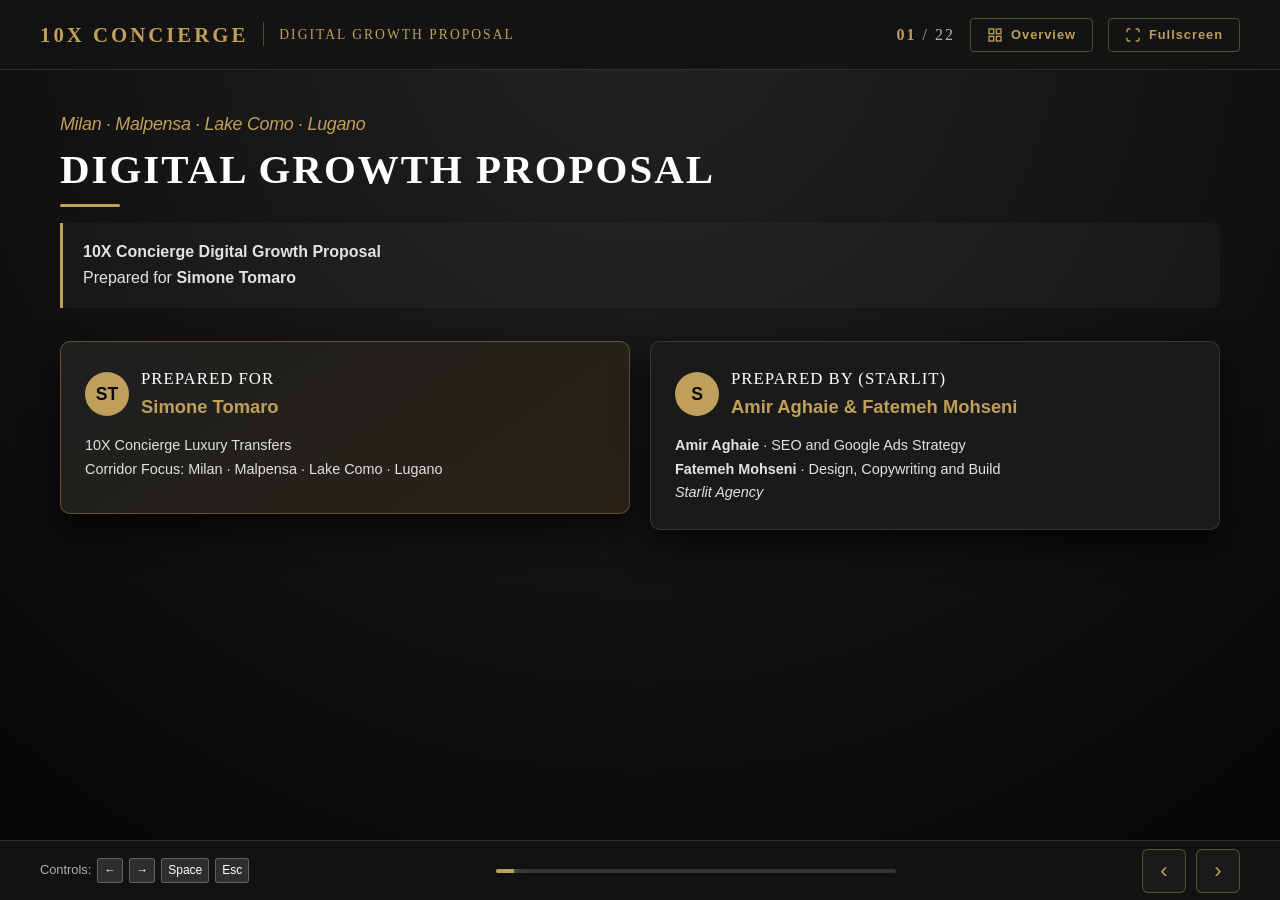
==== commit 8b3449c9: "Add files via upload" ====
--- a/index.html
+++ b/index.html
@@ -6,38 +6,6 @@
   <title>Digital Growth Proposal · 10X Concierge</title>
   <meta name="description" content="Full Digital Growth Proposal Presentation for 10X Concierge prepared for Simone Tomaro by Amir Aghaie and Fatemeh Mohseni (Starlit)">
   <link rel="stylesheet" href="theme.css">
-  <style>
-    /* Custom Scrollbar for Full Text Presentation */
-    .slide::-webkit-scrollbar {
-      width: 6px;
-    }
-    .slide::-webkit-scrollbar-track {
-      background: rgba(255, 255, 255, 0.05);
-      border-radius: 3px;
-    }
-    .slide::-webkit-scrollbar-thumb {
-      background: var(--color-gold);
-      border-radius: 3px;
-    }
-    .text-block {
-      background: rgba(255, 255, 255, 0.02);
-      border-left: 3px solid var(--color-gold);
-      padding: 18px 24px;
-      margin-bottom: 20px;
-      border-radius: 0 8px 8px 0;
-      color: var(--color-text-body);
-      font-size: 1.05rem;
-      line-height: 1.7;
-    }
-    .full-quote-box {
-      background: var(--bg-card);
-      border: 1px solid var(--border-gold);
-      padding: 25px;
-      border-radius: 8px;
-      margin-bottom: 20px;
-      box-shadow: var(--shadow-card);
-    }
-  </style>
 </head>
 <body>
   <div id="app">
@@ -50,7 +18,7 @@
       </div>
       <div class="header-controls">
         <div class="slide-counter">
-          <span class="current" id="current-slide-num">01</span> / <span id="total-slide-num">14</span>
+          <span class="current" id="current-slide-num">01</span> / <span id="total-slide-num">22</span>
         </div>
         <button class="btn-icon" id="btn-overview" title="Toggle Slide Overview Grid (Press O or Esc)">
           <svg class="animated-icon float-icon" width="16" height="16" viewBox="0 0 24 24" fill="none" stroke="currentColor" stroke-width="2"><rect x="3" y="3" width="7" height="7"></rect><rect x="14" y="3" width="7" height="7"></rect><rect x="14" y="14" width="7" height="7"></rect><rect x="3" y="14" width="7" height="7"></rect></svg>
@@ -66,7 +34,7 @@
     <!-- Main Viewport for Slides -->
     <main class="slides-viewport">
 
-      <!-- SLIDE 1: Cover Slide -->
+      <!-- SLIDE 01: Cover Slide -->
       <section class="slide active" id="slide-1">
         <span class="tag-subtitle">Milan · Malpensa · Lake Como · Lugano</span>
         <h1 class="slide-title-main">DIGITAL GROWTH PROPOSAL</h1>
@@ -75,7 +43,7 @@
           Prepared for <strong>Simone Tomaro</strong>
         </div>
 
-        <div class="grid-2" style="margin-top: 25px;">
+        <div class="grid-2" style="margin-top: 15px;">
           <div class="card-luxury accent-gold pulse-glow">
             <div class="card-header">
               <div class="card-icon-circle animated-icon float-icon">ST</div>
@@ -86,7 +54,7 @@
             </div>
             <p class="card-text">
               10X Concierge Luxury Transfers<br>
-              Coverage Corridor: Milan · Malpensa · Lake Como · Lugano
+              Corridor Focus: Milan · Malpensa · Lake Como · Lugano
             </p>
           </div>
 
@@ -107,13 +75,13 @@
         </div>
       </section>
 
-      <!-- SLIDE 2: Section 1. What this covers -->
+      <!-- SLIDE 02: Section 1. What this covers - Part 1 -->
       <section class="slide" id="slide-2">
         <span class="tag-subtitle">Section 1</span>
-        <h2 class="slide-title-main">1. WHAT THIS COVERS</h2>
+        <h2 class="slide-title-main">1. WHAT THIS COVERS · OVERVIEW</h2>
         
         <div class="full-quote-box">
-          <p class="card-text" style="font-size: 1.1rem; line-height: 1.7; margin-bottom: 15px;">
+          <p class="card-text" style="font-size: 1.08rem; line-height: 1.7; margin-bottom: 12px;">
             Simone, following our call, this sets out how we'd take 10X Concierge from where the site is today to a site that actually produces booking requests, how we work, and what it costs.
           </p>
           <p class="card-text" style="font-size: 1.05rem; line-height: 1.7;">
@@ -121,86 +89,140 @@
           </p>
         </div>
 
-        <div class="grid-2" style="margin-bottom: 20px;">
+        <div class="grid-2">
           <div class="card-luxury">
             <div class="card-title text-gold" style="margin-bottom: 10px;">SEO, Content and Google Ads</div>
             <p class="card-text">
-              So the right people find you and that traffic turns into bookings.
+              So the right people find you and that traffic turns into bookings. Handled by Amir Aghaie.
             </p>
           </div>
 
           <div class="card-luxury">
             <div class="card-title text-gold" style="margin-bottom: 10px;">Design and Build</div>
             <p class="card-text">
-              Starting with the homepage and then rolling out across the site, so the whole site matches the quality of the landing page already live.
-            </p>
-          </div>
-        </div>
-
-        <div class="text-block">
+              Starting with the homepage and then rolling out across the site, so the whole site matches the quality of the landing page already live. Handled by Fatemeh Mohseni.
+            </p>
+          </div>
+        </div>
+      </section>
+
+      <!-- SLIDE 03: Section 1. What this covers - Part 2 -->
+      <section class="slide" id="slide-3">
+        <span class="tag-subtitle">Section 1 (Continued)</span>
+        <h2 class="slide-title-main">1. WHAT THIS COVERS · STRATEGIC ANCHOR</h2>
+        
+        <div class="text-block" style="font-size: 1.1rem; margin-bottom: 20px;">
           They run as one system on a single monthly plan, because separating them is exactly what stops most sites from converting.
         </div>
 
         <div class="card-luxury accent-gold pulse-glow">
-          <div class="card-title text-gold" style="margin-bottom: 10px;">Strategic Anchor</div>
-          <p class="card-text" style="font-size: 1.05rem;">
-            One thing anchors the whole strategy: <strong>we start by making Como the centre of gravity.</strong> The first priority is owning two routes, Milan to Como and Como to Lugano across into Switzerland. We build strength there first, then extend outward to the other destinations from that base. Every page, every keyword and every campaign in the early months serves that focus.
-          </p>
-        </div>
-      </section>
-
-      <!-- SLIDE 3: Section 2. Where the site is now (Overview & Audit) -->
-      <section class="slide" id="slide-3">
+          <div class="card-title text-gold" style="font-size: 1.3rem; margin-bottom: 12px;">
+            <svg class="animated-icon float-icon" width="22" height="22" viewBox="0 0 24 24" fill="none" stroke="#BF9F5A" stroke-width="2"><path d="M21 10c0 7-9 13-9 13s-9-6-9-13a9 9 0 0 1 18 0z"></path><circle cx="12" cy="10" r="3"></circle></svg>
+            Strategic Anchor: Como as the Centre of Gravity
+          </div>
+          <p class="card-text" style="font-size: 1.1rem; line-height: 1.75;">
+            One thing anchors the whole strategy: <strong>we start by making Como the centre of gravity.</strong> The first priority is owning two routes, <strong>Milan to Como</strong> and <strong>Como to Lugano</strong> across into Switzerland. We build strength there first, then extend outward to the other destinations from that base. Every page, every keyword and every campaign in the early months serves that focus.
+          </p>
+        </div>
+      </section>
+
+      <!-- SLIDE 04: Section 2. Where the site is now - Audit Overview -->
+      <section class="slide" id="slide-4">
         <span class="tag-subtitle">Section 2</span>
-        <h2 class="slide-title-main">2. WHERE THE SITE IS NOW</h2>
+        <h2 class="slide-title-main">2. WHERE THE SITE IS NOW · AUDIT OVERVIEW</h2>
         
         <div class="text-block">
           Before writing this we ran a full audit of 10xconcierge.com: search visibility, technical health, backlink profile, page structure and speed. Everything below is measured, not guessed, and every recommendation in this document comes from these findings.
         </div>
 
-        <div class="card-luxury accent-gold pulse-glow" style="margin-bottom: 25px;">
+        <div class="card-luxury accent-gold pulse-glow" style="margin-bottom: 20px;">
           <div class="card-title text-gold" style="font-size: 1.3rem; margin-bottom: 10px;">The Headline Gap</div>
           <p class="card-text" style="font-size: 1.15rem; line-height: 1.7;">
             The headline: the site currently has <strong style="color: #FF7777;">192 pages carrying 914 technical issues</strong> between them. That's the gap in one line. A site this size should be an asset. Right now the volume of pages and problems is working against you, not for you, and the rest of this section is where those 914 issues come from.
           </p>
         </div>
 
+        <div class="card-luxury">
+          <div class="card-title text-gold" style="margin-bottom: 10px;">Your site is effectively invisible in search</div>
+          <p class="card-text">
+            • Your domain authority score is <strong>2 out of 100</strong>.<br>
+            • The site currently ranks in the top 30 positions for <strong>zero keywords</strong>.<br>
+            • The handful of terms it does appear for sit between positions 31 and 100, which is page four and beyond, where almost nobody looks.<br>
+            • Worse, those terms are the wrong ones. The site's best rankings are for "aircraft concierge service" at position 98 and "private jet concierge" at position 77. <strong>100 percent of the keywords you rank for are informational, not booking intent.</strong> Nothing you rank for is a term someone types when they're ready to book a transfer.
+          </p>
+        </div>
+      </section>
+
+      <!-- SLIDE 05: Section 2. Where the site is now - Homepage Signals -->
+      <section class="slide" id="slide-5">
+        <span class="tag-subtitle">Section 2 (Continued)</span>
+        <h2 class="slide-title-main">2. HOMEPAGE TECHNICAL DIAGNOSTICS</h2>
+        
+        <div class="card-title text-gold" style="margin-bottom: 14px; font-family: var(--font-heading);">The homepage is not telling Google what you do</div>
+
         <div class="grid-2">
           <div class="card-luxury">
-            <div class="card-title text-gold">Search Visibility Audit</div>
-            <p class="card-text">
-              • Domain Authority Score: <strong>2 out of 100</strong><br>
-              • Top 30 Keyword Rankings: <strong>ZERO keywords</strong><br>
-              • Position 31–100 Terms: 100% Informational terms ("aircraft concierge service" at #98, "private jet concierge" at #77). Zero booking intent.
-            </p>
-          </div>
-
-          <div class="card-luxury">
-            <div class="card-title text-gold">Homepage Signals Audit</div>
-            <p class="card-text">
-              • Title Tag: <code>Home - 10X CONCIERGE</code> (20 chars, zero service/location terms).<br>
-              • Meta Description: <strong>6,691 characters long</strong> (should be 120-160). Page text & quotes dumped.<br>
-              • Word Count: <strong>278 words</strong> (Thin content).<br>
-              • Multiple H1 Tags splitting ranking signals.
-            </p>
-          </div>
-        </div>
-      </section>
-
-      <!-- SLIDE 4: Section 2. Content & Site Speed Detailed Audit -->
-      <section class="slide" id="slide-4">
+            <div class="card-title" style="margin-bottom: 10px;">Title Tag Signal</div>
+            <p class="card-text">
+              Your homepage title tag reads <code>Home - 10X CONCIERGE</code>. Twenty characters, and not one of them is a service or a location. This is the single strongest signal Google reads, and right now it says nothing about private chauffeur transfers in Milan, Malpensa, Como or Lugano.
+            </p>
+          </div>
+
+          <div class="card-luxury">
+            <div class="card-title" style="margin-bottom: 10px;">Meta Description Signal</div>
+            <p class="card-text">
+              Your meta description is <strong>6,691 characters long</strong>. It should be between 120 and 160. What's there now is the entire page text dumped into the field, including customer review quotes. Google won't use it, so your search result shows a truncated fragment instead of a reason to click.
+            </p>
+          </div>
+        </div>
+
+        <div class="grid-2">
+          <div class="card-luxury">
+            <div class="card-title" style="margin-bottom: 10px;">Word Count Signal</div>
+            <p class="card-text">
+              Meanwhile the homepage itself has a <strong>word count of 278</strong>, which search engines classify as thin content. So the description is 24 times too long and the page itself is too short. Both are fixable in the rebuild.
+            </p>
+          </div>
+
+          <div class="card-luxury">
+            <div class="card-title" style="margin-bottom: 10px;">H1 Tag Signal</div>
+            <p class="card-text">
+              The page also carries <strong>more than one H1 tag</strong>, which splits the signal about what the page is even about.
+            </p>
+          </div>
+        </div>
+      </section>
+
+      <!-- SLIDE 06: Section 2. Content Dilution & Duplication -->
+      <section class="slide" id="slide-6">
         <span class="tag-subtitle">Section 2 (Continued)</span>
-        <h2 class="slide-title-main">CONTENT & SPEED DIAGNOSTICS</h2>
+        <h2 class="slide-title-main">2. CONTENT DILUTION & DUPLICATION</h2>
 
         <div class="card-luxury" style="margin-bottom: 20px;">
           <div class="card-title text-gold" style="margin-bottom: 10px;">The content is pulling in the wrong direction</div>
-          <p class="card-text">
-            A large share of those 192 pages don't earn their place. Your blog runs to pages on Mykonos villa experiences and the best Italian cities for food. Interesting content, but it tells Google that 10X Concierge is a general travel site, not the authority on luxury transfers in your corridor. That's exactly the topical dilution described in the next section, and it's why page count without focus hurts you. Several pages are also indexed twice, once with a trailing slash and once without, which splits the ranking strength of the same page across two URLs.
-          </p>
-        </div>
-
-        <div class="card-title" style="margin-bottom: 10px; font-family: var(--font-heading); color: var(--color-gold);">The site is slow enough to be losing you clients</div>
-        <div class="table-luxury-wrapper" style="margin-bottom: 20px;">
+          <p class="card-text" style="font-size: 1.05rem; line-height: 1.7;">
+            A large share of those 192 pages don't earn their place. Your blog runs to pages on Mykonos villa experiences and the best Italian cities for food. Interesting content, but it tells Google that 10X Concierge is a general travel site, not the authority on luxury transfers in your corridor.
+            <br><br>
+            That's exactly the topical dilution described in the next section, and it's why page count without focus hurts you.
+          </p>
+        </div>
+
+        <div class="card-luxury accent-gold">
+          <div class="card-title text-gold" style="margin-bottom: 10px;">Duplicate URL Indexing</div>
+          <p class="card-text" style="font-size: 1.05rem; line-height: 1.7;">
+            Several pages are also indexed twice, once with a trailing slash and once without, which splits the ranking strength of the same page across two URLs.
+          </p>
+        </div>
+      </section>
+
+      <!-- SLIDE 07: Section 2. Site Speed Table -->
+      <section class="slide" id="slide-7">
+        <span class="tag-subtitle">Section 2 (Continued)</span>
+        <h2 class="slide-title-main">2. SITE SPEED & PERFORMANCE METRICS</h2>
+        
+        <div class="card-title text-gold" style="margin-bottom: 12px; font-family: var(--font-heading);">The site is slow enough to be losing you clients</div>
+
+        <div class="table-luxury-wrapper">
           <table class="table-luxury">
             <thead>
               <tr>
@@ -212,25 +234,25 @@
             </thead>
             <tbody>
               <tr>
-                <td class="text-bold">Server Response</td>
+                <td class="text-bold">Server response</td>
                 <td>1.596s</td>
                 <td>under 0.5s</td>
                 <td><span class="badge-alert">Over 3x Slow</span></td>
               </tr>
               <tr>
-                <td class="text-bold">Page Content Loaded</td>
+                <td class="text-bold">Page content loaded</td>
                 <td>5.0s</td>
                 <td>under 2.5s</td>
                 <td><span class="badge-alert">2x Target Delay</span></td>
               </tr>
               <tr>
-                <td class="text-bold">All Scripts Complete</td>
+                <td class="text-bold">All scripts complete</td>
                 <td class="text-gold text-bold">19.0s</td>
                 <td>under 5s</td>
-                <td><span class="badge-alert">Critical Failure</span></td>
-              </tr>
-              <tr>
-                <td class="text-bold">Page Size</td>
+                <td><span class="badge-alert">Critical Lag</span></td>
+              </tr>
+              <tr>
+                <td class="text-bold">Page size</td>
                 <td>5.48 MB</td>
                 <td>under 2 MB</td>
                 <td><span class="badge-alert">Heavy Asset Load</span></td>
@@ -240,45 +262,74 @@
         </div>
 
         <div class="text-block">
-          The page loads <strong>158 separate objects</strong>, including 61 JavaScript files and 40 CSS files. JavaScript alone is 1.63 MB and images are 2.99 MB. The audit also reports JavaScript errors during load. Part of this is duplicated plugins doing the same job: two separate cookie consent plugins (Cookie Notice and CookieYes), and four overlapping analytics layers (Google Analytics, Site Kit, Tag Manager and Microsoft Clarity). Despite all four, <strong>no conversion tracking is configured</strong>, so nothing records an actual quote request or WhatsApp click. You're carrying the weight of measurement without any of the benefit. The server is also running PHP 8.1, which is past its security support window.
-        </div>
-      </section>
-
-      <!-- SLIDE 5: Section 2. Backlinks, Local & Genuine Strength -->
-      <section class="slide" id="slide-5">
+          The page loads <strong>158 separate objects</strong>, including 61 JavaScript files and 40 CSS files. JavaScript alone is 1.63 MB and images are 2.99 MB. The audit also reports JavaScript errors during load.
+        </div>
+      </section>
+
+      <!-- SLIDE 08: Section 2. Analytics Conflict & Server -->
+      <section class="slide" id="slide-8">
         <span class="tag-subtitle">Section 2 (Continued)</span>
-        <h2 class="slide-title-main">BACKLINKS, LOCAL & STRENGTHS</h2>
+        <h2 class="slide-title-main">2. ANALYTICS CONFLICT & INFRASTRUCTURE</h2>
 
         <div class="grid-2" style="margin-bottom: 20px;">
           <div class="card-luxury">
-            <div class="card-title text-gold" style="margin-bottom: 10px;">Your backlink profile needs attention</div>
-            <p class="card-text">
-              You have 297 backlinks from 127 referring domains, but the quality is the problem. Only 12 are dofollow. The referring domains are concentrated in Finland, France, Singapore and Colombia, not Italy or Switzerland, and one anchor text appearing across 13 domains openly advertises a paid link network. This is the signature of low-quality or purchased links, and it can actively hold a site back rather than help it. It needs a proper audit and, where appropriate, a disavow.
-            </p>
-          </div>
-
-          <div class="card-luxury">
-            <div class="card-title text-gold" style="margin-bottom: 10px;">Missing Local & Multilingual Foundations</div>
+            <div class="card-title text-gold" style="margin-bottom: 10px;">Plugin Overlap & Cookie Consents</div>
+            <p class="card-text">
+              Part of this is duplicated plugins doing the same job: two separate cookie consent plugins (Cookie Notice and CookieYes).
+            </p>
+          </div>
+
+          <div class="card-luxury">
+            <div class="card-title text-gold" style="margin-bottom: 10px;">4 Analytics Layers vs Zero Tracking</div>
+            <p class="card-text">
+              Four overlapping analytics layers (Google Analytics, Site Kit, Tag Manager and Microsoft Clarity). Despite all four, <strong>no conversion tracking is configured</strong>, so nothing records an actual quote request or WhatsApp click. You're carrying the weight of measurement without any of the benefit.
+            </p>
+          </div>
+        </div>
+
+        <div class="card-luxury accent-gold">
+          <div class="card-title text-gold" style="margin-bottom: 10px;">Server Security Window</div>
+          <p class="card-text">
+            The server is also running PHP 8.1, which is past its security support window.
+          </p>
+        </div>
+      </section>
+
+      <!-- SLIDE 09: Section 2. Backlinks, Local & Genuine Strength -->
+      <section class="slide" id="slide-9">
+        <span class="tag-subtitle">Section 2 (Continued)</span>
+        <h2 class="slide-title-main">2. BACKLINKS, LOCAL & STRENGTHS</h2>
+
+        <div class="card-luxury" style="margin-bottom: 16px;">
+          <div class="card-title text-gold" style="margin-bottom: 8px;">Your backlink profile needs attention</div>
+          <p class="card-text">
+            You have 297 backlinks from 127 referring domains, but the quality is the problem. Only 12 are dofollow. The referring domains are concentrated in Finland, France, Singapore and Colombia, not Italy or Switzerland, and one anchor text appearing across 13 domains openly advertises a paid link network. This is the signature of low-quality or purchased links, and it can actively hold a site back rather than help it. It needs a proper audit and, where appropriate, a disavow.
+          </p>
+        </div>
+
+        <div class="grid-2" style="margin-bottom: 16px;">
+          <div class="card-luxury">
+            <div class="card-title text-gold" style="margin-bottom: 8px;">Missing Local & Multilingual Foundations</div>
             <p class="card-text">
               • <strong>No LocalBusiness schema</strong> on the site, despite having a Google Business Profile in Stabio with a 5 star rating and 10 reviews. Google isn't connecting the two.<br>
-              • <strong>No hreflang tags.</strong> Your clients already search in English, Italian and German, and as you expand into new countries this only grows. The site currently declares itself as en-US only, which is the wrong foundation.<br>
+              • <strong>No hreflang tags.</strong> Your clients already search in English, Italian and German. Site currently declares itself as en-US only.<br>
               • <strong>Zero AI search visibility.</strong> No mentions in ChatGPT, Gemini or Google AI Overviews.
             </p>
           </div>
-        </div>
-
-        <div class="card-luxury accent-gold pulse-glow">
-          <div class="card-title text-gold" style="margin-bottom: 10px;">The One Genuine Strength</div>
-          <p class="card-text" style="font-size: 1.05rem;">
-            <strong>Usability scores A+.</strong> The site works properly across devices, which means the foundation is sound and this is a fixable situation rather than a rebuild from zero.
-          </p>
-        </div>
-      </section>
-
-      <!-- SLIDE 6: Section 3. The approach -->
-      <section class="slide" id="slide-6">
+
+          <div class="card-luxury accent-gold pulse-glow">
+            <div class="card-title text-gold" style="margin-bottom: 8px;">The One Genuine Strength</div>
+            <p class="card-text" style="font-size: 1.05rem;">
+              <strong>Usability scores A+.</strong> The site works properly across devices, which means the foundation is sound and this is a fixable situation rather than a rebuild from zero.
+            </p>
+          </div>
+        </div>
+      </section>
+
+      <!-- SLIDE 10: Section 3. The approach - Principles 1 & 2 -->
+      <section class="slide" id="slide-10">
         <span class="tag-subtitle">Section 3</span>
-        <h2 class="slide-title-main">3. THE APPROACH</h2>
+        <h2 class="slide-title-main">3. THE APPROACH · PRINCIPLES 1 & 2</h2>
         <div class="text-block">
           Four principles drive every recommendation in this document.
         </div>
@@ -286,65 +337,85 @@
         <div class="grid-2">
           <div class="card-luxury">
             <div class="card-title text-gold" style="margin-bottom: 10px;">1. Fewer, stronger pages beat many thin ones</div>
-            <p class="card-text">
+            <p class="card-text" style="line-height: 1.7;">
               For Google Ads, sending a campaign to a tightly matched page makes sense and lowers your cost per click. But for organic search, a separate page for every single route works against you. Ten near-identical pages split your ranking strength ten ways and compete with each other. We give the priority routes, Milan to Como and Como to Lugano, their own strong dedicated pages, and group the rest until search demand justifies pulling them out.
             </p>
           </div>
 
           <div class="card-luxury accent-gold">
-            <div class="card-title text-gold" style="margin-bottom: 10px;">2. Topical authority built around Como first</div>
-            <p class="card-text">
-              Google ranks a site higher when it sees that site as a real authority on a subject. Your site is the clearest possible example of the problem: pages cover Greek villas and Italian food, while terms you rank for are about private jets. Google has no idea you're the transfer specialist for your corridor. So we concentrate everything on Como as the hub, the Milan to Como and Como to Lugano routes as the spine, and build depth there until Google treats you as the authority. Only then do we extend to the next destinations.
-            </p>
-          </div>
-
-          <div class="card-luxury">
-            <div class="card-title text-gold" style="margin-bottom: 10px;">3. Concentrated budget and time (80/20 Rule)</div>
-            <p class="card-text">
-              Your budget and your time are limited, so we concentrate them. Roughly 80 percent of your results will come from about 20 percent of the work: the right keywords, the right pages, the right fixes. Our job is to find that 20 percent and put your money there instead of spreading it thin across everything.
-            </p>
-          </div>
-
-          <div class="card-luxury">
-            <div class="card-title text-gold" style="margin-bottom: 10px;">4. A foundation that scales for growth</div>
-            <p class="card-text">
-              We build a foundation that scales, because you're going to grow. You've told us the plan is to expand into new routes and into other European countries over time. A structure designed to hold one corridor and a structure designed to add Switzerland, France and new destinations later are not the same structure. We build the second one now: clean site architecture, proper multilingual setup, and topical authority you can extend country by country.
-            </p>
-          </div>
-        </div>
-      </section>
-
-      <!-- SLIDE 7: Section 4. How every page gets built -->
-      <section class="slide" id="slide-7">
+            <div class="card-title text-gold" style="margin-bottom: 10px;">2. Topical authority is what makes a site rank, so we build it around Como first</div>
+            <p class="card-text" style="line-height: 1.7;">
+              Google ranks a site higher when it sees that site as a real authority on a subject, and authority comes from covering a topic thoroughly and in a well-connected structure, not from scattering thin pages around. Your site is the clearest possible example of the problem: the pages you have cover Greek villas and Italian food cities, and the terms you rank for are about private jets. Google has no idea you're the transfer specialist for your corridor. So we concentrate everything on Como as the hub, the Milan to Como and Como to Lugano routes as the spine, and build depth there until Google treats you as the authority on that corridor. Only then do we extend to the next destinations, each one plugging into the authority already built.
+            </p>
+          </div>
+        </div>
+      </section>
+
+      <!-- SLIDE 11: Section 3. The approach - Principles 3 & 4 -->
+      <section class="slide" id="slide-11">
+        <span class="tag-subtitle">Section 3 (Continued)</span>
+        <h2 class="slide-title-main">3. THE APPROACH · PRINCIPLES 3 & 4</h2>
+
+        <div class="grid-2">
+          <div class="card-luxury">
+            <div class="card-title text-gold" style="margin-bottom: 10px;">3. Your budget and your time are limited, so we concentrate them</div>
+            <p class="card-text" style="line-height: 1.7;">
+              Roughly 80 percent of your results will come from about 20 percent of the work: the right keywords, the right pages, the right fixes. Our job is to find that 20 percent and put your money there instead of spreading it thin across everything.
+            </p>
+          </div>
+
+          <div class="card-luxury accent-gold">
+            <div class="card-title text-gold" style="margin-bottom: 10px;">4. We build a foundation that scales, because you're going to grow</div>
+            <p class="card-text" style="line-height: 1.7;">
+              You've told us the plan is to expand into new routes and into other European countries over time. That changes how we build from day one. A structure designed to hold one corridor and a structure designed to add Switzerland, France and new destinations later are not the same structure. We build the second one now: a clean site architecture, proper multilingual setup, and topical authority you can extend country by country, so each new market plugs into strength you already have instead of starting from zero every time. Getting this right now is what makes expansion cheap later.
+            </p>
+          </div>
+        </div>
+      </section>
+
+      <!-- SLIDE 12: Section 4. How every page gets built - Overview -->
+      <section class="slide" id="slide-12">
         <span class="tag-subtitle">Section 4</span>
-        <h2 class="slide-title-main">4. HOW EVERY PAGE GETS BUILT</h2>
+        <h2 class="slide-title-main">4. HOW EVERY PAGE GETS BUILT · OVERVIEW</h2>
         
         <div class="full-quote-box">
-          <p class="card-text" style="font-size: 1.05rem; line-height: 1.7;">
-            This is the part most agencies get backwards. They design a page first, then hand it to a writer to fill, then ask an SEO to optimise what's already fixed in place. By then it's too late, and the page ranks for nothing. We work in the opposite order, and every single page follows the same five steps:
-          </p>
-        </div>
+          <p class="card-text" style="font-size: 1.1rem; line-height: 1.75;">
+            This is the part most agencies get backwards. They design a page first, then hand it to a writer to fill, then ask an SEO to optimise what's already fixed in place. By then it's too late, and the page ranks for nothing.
+            <br><br>
+            We work in the opposite order, and every single page follows the same five steps.
+          </p>
+        </div>
+
+        <div class="text-block" style="font-size: 1.1rem;">
+          Research first, then words, then design, then build, then measure. That sequence is the reason these pages will convert rather than just look good.
+        </div>
+      </section>
+
+      <!-- SLIDE 13: Section 4. How every page gets built - 5 Steps -->
+      <section class="slide" id="slide-13">
+        <span class="tag-subtitle">Section 4 (Continued)</span>
+        <h2 class="slide-title-main">4. THE 5-STEP PAGE BUILDING PROCESS</h2>
 
         <div class="process-timeline">
           <div class="process-step">
             <div class="step-num animated-icon float-icon">1</div>
             <div class="step-title">KEYWORD RESEARCH</div>
-            <div class="step-desc">We find what your clients are actually typing when ready to book, in the languages they search in.</div>
+            <div class="step-desc">We find what your clients are actually typing when ready to book, in the languages they search in, and what competitors rank for. Nothing gets written or designed until we know the exact terms.</div>
           </div>
           <div class="process-step">
             <div class="step-num animated-icon float-icon">2</div>
             <div class="step-title">COPYWRITING</div>
-            <div class="step-desc">Copy written around selected keywords from the first line, so headings, message and terms match.</div>
+            <div class="step-desc">The copy is written around selected keywords from the first line, not adjusted later. Message, headings and terms match.</div>
           </div>
           <div class="process-step">
             <div class="step-num animated-icon float-icon">3</div>
-            <div class="step-title">LUXURY DESIGN</div>
+            <div class="step-title">DESIGN</div>
             <div class="step-desc">Layout designed around copy. Colors: black, gold accent #C2A24C, restraint over decoration.</div>
           </div>
           <div class="process-step">
             <div class="step-num animated-icon float-icon">4</div>
-            <div class="step-title">TECHNICAL BUILD</div>
-            <div class="step-desc">WordPress and Elementor Pro, fully responsive, technically clean, fast with SEO structure in place.</div>
+            <div class="step-title">BUILD</div>
+            <div class="step-desc">WordPress & Elementor Pro, fully responsive, technically clean, fast with SEO structure in place.</div>
           </div>
           <div class="process-step">
             <div class="step-num animated-icon float-icon">5</div>
@@ -352,90 +423,84 @@
             <div class="step-desc">Page goes live after your approval. Then we watch performance and improve where numbers say to.</div>
           </div>
         </div>
-
-        <div class="text-block" style="margin-top: 25px;">
-          Research first, then words, then design, then build, then measure. That sequence is the reason these pages will convert rather than just look good.
-        </div>
-      </section>
-
-      <!-- SLIDE 8: Section 5. Scope of work (Month 1) -->
-      <section class="slide" id="slide-8">
+      </section>
+
+      <!-- SLIDE 14: Section 5. Scope of work - Month 1 Research & Homepage -->
+      <section class="slide" id="slide-14">
         <span class="tag-subtitle">Section 5</span>
-        <h2 class="slide-title-main">5. SCOPE OF WORK · MONTH 1</h2>
+        <h2 class="slide-title-main">5. SCOPE OF WORK · MONTH 1 (PART 1)</h2>
         <div class="text-block">
           The plan is set for the first two months. This is where the whole site gets rebuilt properly and the campaigns go live.
         </div>
 
-        <div class="card-title text-gold" style="margin-bottom: 12px; font-family: var(--font-heading);">Month 1 · Research, Homepage and Foundation</div>
-        
-        <div class="grid-3">
+        <div class="grid-2">
           <div class="card-luxury">
             <div class="card-title text-gold" style="margin-bottom: 10px;">Research and Audit</div>
             <ul style="list-style: none; padding-left: 0;" class="card-text">
-              <li style="margin-bottom: 6px;">• Full technical and content audit of 10xconcierge.com</li>
-              <li style="margin-bottom: 6px;">• Competitor analysis of luxury transfer market</li>
-              <li style="margin-bottom: 6px;">• Keyword research and search demand analysis</li>
-              <li style="margin-bottom: 6px;">• Final keyword selection matrix</li>
-              <li>• Route map decision anchored on Como</li>
+              <li style="margin-bottom: 8px;">• Full technical and content audit of 10xconcierge.com</li>
+              <li style="margin-bottom: 8px;">• Competitor analysis of the luxury transfer market in your corridor</li>
+              <li style="margin-bottom: 8px;">• Keyword research and search demand analysis</li>
+              <li style="margin-bottom: 8px;">• Final keyword selection: the terms worth investing in</li>
+              <li>• Route map decision anchored on Como: dedicated pages for Milan to Como and Como to Lugano first, the rest grouped or merged until demand justifies more</li>
             </ul>
           </div>
 
           <div class="card-luxury accent-gold">
             <div class="card-title text-gold" style="margin-bottom: 10px;">Homepage Rebuild</div>
             <ul style="list-style: none; padding-left: 0;" class="card-text">
-              <li style="margin-bottom: 6px;">• Copy written around selected keywords</li>
-              <li style="margin-bottom: 6px;">• New homepage matching landing page visual language</li>
-              <li style="margin-bottom: 6px;">• Positioned around Como hub & 2 priority routes</li>
-              <li style="margin-bottom: 6px;">• Chauffeur service positioned as core offer</li>
-              <li>• Updated global header and footer</li>
+              <li style="margin-bottom: 8px;">• Copy written around the selected keywords</li>
+              <li style="margin-bottom: 8px;">• New homepage designed to match the visual language of the landing page, positioned around Como as the hub and the two priority routes</li>
+              <li style="margin-bottom: 8px;">• Private chauffeur service positioned as the core offer, with the other concierge services presented after it</li>
+              <li style="margin-bottom: 8px;">• Updated header and footer, built so they carry across to every page that follows</li>
+              <li>• Built in WordPress with Elementor Pro, fully responsive</li>
             </ul>
           </div>
-
-          <div class="card-luxury">
-            <div class="card-title text-gold" style="margin-bottom: 10px;">Technical Foundation</div>
-            <ul style="list-style: none; padding-left: 0;" class="card-text">
-              <li style="margin-bottom: 6px;">• Rewrite Title tags & Meta descriptions</li>
-              <li style="margin-bottom: 6px;">• Single H1 per page, correct structure</li>
-              <li style="margin-bottom: 6px;">• Work through priority 914 issues</li>
-              <li style="margin-bottom: 6px;">• Remove/merge off-topic & duplicate pages</li>
-              <li style="margin-bottom: 6px;">• Analytics cleanup down to 1 setup</li>
-              <li style="margin-bottom: 6px;">• Plugin audit & cookie plugin reduction</li>
-              <li style="margin-bottom: 6px;">• Conversion tracking (Quote & WhatsApp)</li>
-              <li style="margin-bottom: 6px;">• Speed work (CSS/JS, PHP update)</li>
-              <li style="margin-bottom: 6px;">• LocalBusiness schema & Hreflang (EN, IT, DE)</li>
-              <li>• Backlink audit & toxic link disavow</li>
-            </ul>
-          </div>
-        </div>
-      </section>
-
-      <!-- SLIDE 9: Section 5 & 6. Scope of work (Month 2) & Why Combination Works -->
-      <section class="slide" id="slide-9">
-        <span class="tag-subtitle">Section 5 & 6</span>
-        <h2 class="slide-title-main">5 & 6. MONTH 2 & INTEGRATION</h2>
-
-        <div class="grid-2" style="margin-bottom: 20px;">
-          <div class="card-luxury accent-gold">
-            <div class="card-title text-gold" style="margin-bottom: 10px;">Month 2 · Main Pages, Blog & Google Ads Launch</div>
-            <ul style="list-style: none; padding-left: 0;" class="card-text">
-              <li style="margin-bottom: 10px;">• <strong>All main pages in navigation:</strong> designed & built to homepage standard (services, fleet, routes, about, contact).</li>
-              <li style="margin-bottom: 10px;">• <strong>Blog and article pages:</strong> structured to build topical authority around Como and priority routes.</li>
-              <li style="margin-bottom: 10px;">• <strong>3 conversion landing pages:</strong> matched to Google Ads campaigns.</li>
-              <li style="margin-bottom: 10px;">• <strong>Google Ads campaigns go live:</strong> pointed at landing pages, built around Milan to Como and Como to Lugano.</li>
-              <li style="margin-bottom: 10px;">• <strong>Ad copy for luxury audience:</strong> written for high net worth clients, not price shopping.</li>
-              <li style="margin-bottom: 10px;">• <strong>Conversion tracking verified:</strong> before any budget is spent.</li>
-              <li>• <strong>Negative keyword lists:</strong> eliminating wasteful clicks.</li>
-            </ul>
-          </div>
-
-          <div class="card-luxury">
-            <div class="card-title text-gold" style="margin-bottom: 10px;">6. Why this combination works</div>
-            <p class="card-text" style="line-height: 1.7;">
-              Most agencies send traffic to a page they didn't design and can't change. If it doesn't convert, they tell you to send more traffic.
-              <br><br>
-              Here the research, the words, the design and the build are all handled by the same two people. When we see a page bringing visitors but not booking requests, we change the page itself: the layout, the message, the call to action. That loop is what turns spend into bookings, and it's the reason none of this should be split between separate suppliers.
-            </p>
-          </div>
+        </div>
+      </section>
+
+      <!-- SLIDE 15: Section 5. Scope of work - Month 1 Technical Foundation -->
+      <section class="slide" id="slide-15">
+        <span class="tag-subtitle">Section 5 (Continued)</span>
+        <h2 class="slide-title-main">5. SCOPE OF WORK · MONTH 1 (PART 2)</h2>
+        
+        <div class="card-title text-gold" style="margin-bottom: 10px; font-family: var(--font-heading);">Technical Foundation Deliverables</div>
+
+        <div class="card-luxury">
+          <ul style="list-style: none; padding-left: 0;" class="card-text">
+            <li style="margin-bottom: 8px;">• Title tag and meta description rewritten properly across the site</li>
+            <li style="margin-bottom: 8px;">• Single H1 per page, correct heading structure</li>
+            <li style="margin-bottom: 8px;">• Work through the priority fixes from the 914 issues found in the audit, starting with what moves rankings most</li>
+            <li style="margin-bottom: 8px;">• Removal or merging of the off-topic and duplicate pages identified in the audit</li>
+            <li style="margin-bottom: 8px;">• Trailing-slash duplicate URLs resolved</li>
+            <li style="margin-bottom: 8px;">• Analytics cleanup: one clean measurement setup instead of four overlapping layers</li>
+            <li style="margin-bottom: 8px;">• Plugin audit and reduction, starting with the duplicate cookie plugins</li>
+            <li style="margin-bottom: 8px;">• Conversion tracking configured properly: quote requests, WhatsApp clicks, booking forms</li>
+            <li style="margin-bottom: 8px;">• Site speed work: script and CSS consolidation, image compression, JavaScript errors resolved, PHP update</li>
+            <li style="margin-bottom: 8px;">• LocalBusiness schema added and connected to your Google Business Profile</li>
+            <li style="margin-bottom: 8px;">• Hreflang set up for English, Italian and German</li>
+            <li style="margin-bottom: 8px;">• Internal linking structure built properly across the site</li>
+            <li>• Backlink audit and disavow of the toxic links identified</li>
+          </ul>
+        </div>
+      </section>
+
+      <!-- SLIDE 16: Section 5. Scope of work - Month 2 -->
+      <section class="slide" id="slide-16">
+        <span class="tag-subtitle">Section 5 (Continued)</span>
+        <h2 class="slide-title-main">5. SCOPE OF WORK · MONTH 2</h2>
+
+        <div class="card-title text-gold" style="margin-bottom: 10px; font-family: var(--font-heading);">Month 2 · Main pages, blog and Google Ads launch</div>
+
+        <div class="card-luxury accent-gold">
+          <ul style="list-style: none; padding-left: 0;" class="card-text">
+            <li style="margin-bottom: 10px;">• <strong>All the main pages in the site navigation</strong>, designed and built to the same standard as the homepage: services, fleet, routes, about, contact</li>
+            <li style="margin-bottom: 10px;">• <strong>The blog and article pages</strong>, structured to build topical authority around Como and the priority routes</li>
+            <li style="margin-bottom: 10px;">• <strong>3 landing pages</strong> built for conversion, matched to the Google Ads campaigns</li>
+            <li style="margin-bottom: 10px;">• <strong>Google Ads campaigns go live</strong>, pointed at those landing pages, built around Milan to Como and Como to Lugano first</li>
+            <li style="margin-bottom: 10px;">• Ad copy written for a luxury audience, not a price-shopping one</li>
+            <li style="margin-bottom: 10px;">• Conversion tracking verified before any budget is spent</li>
+            <li>• Negative keyword lists so you're not paying for the wrong clicks</li>
+          </ul>
         </div>
 
         <div class="text-block">
@@ -443,224 +508,208 @@
         </div>
       </section>
 
-      <!-- SLIDE 10: Section 7 & 8. What we need from you & Timeline -->
-      <section class="slide" id="slide-10">
-        <span class="tag-subtitle">Section 7 & 8</span>
-        <h2 class="slide-title-main">7 & 8. CLIENT INPUT & TIMELINE</h2>
-
-        <div class="grid-2" style="margin-bottom: 20px;">
-          <div class="card-luxury">
-            <div class="card-title text-gold" style="margin-bottom: 10px;">7. What we need from you</div>
-            <p class="card-text" style="margin-bottom: 10px;">
-              Very little, and that's deliberate. Keyword research, copywriting, design and build are all handled on our side, so there's no writing work on you. Just a few things only you can give us:
-            </p>
-            <ul style="list-style: none; padding-left: 0;" class="card-text">
-              <li style="margin-bottom: 6px;">• Access to existing Google Ads, Analytics or Search Console accounts</li>
-              <li style="margin-bottom: 6px;">• Short call or note on pricing, coverage and key features to emphasise</li>
-              <li style="margin-bottom: 6px;">• Any photographs you'd like used, if available</li>
-              <li style="margin-bottom: 6px;">• Your confirmation on final route list after research</li>
-              <li>• Your approval on each page before it goes live</li>
-            </ul>
-          </div>
-
-          <div>
-            <div class="card-title text-gold" style="margin-bottom: 10px; font-family: var(--font-heading);">8. Timeline Roadmap</div>
-            <div class="table-luxury-wrapper">
-              <table class="table-luxury">
-                <thead>
-                  <tr>
-                    <th>When</th>
-                    <th>Deliverable Milestone</th>
-                  </tr>
-                </thead>
-                <tbody>
-                  <tr>
-                    <td class="text-gold text-bold">Weeks 1 to 2</td>
-                    <td>Audit, competitor analysis, keyword research, approved site structure</td>
-                  </tr>
-                  <tr>
-                    <td class="text-gold text-bold">Weeks 2 to 4</td>
-                    <td>Technical foundation in place, homepage copy, design, build, live</td>
-                  </tr>
-                  <tr>
-                    <td class="text-gold text-bold">Month 2</td>
-                    <td>All main navigation pages, blog & article pages, 3 landing pages</td>
-                  </tr>
-                  <tr>
-                    <td class="text-gold text-bold">End of Month 2</td>
-                    <td>Google Ads campaigns live with tracking confirmed</td>
-                  </tr>
-                </tbody>
-              </table>
-            </div>
-          </div>
-        </div>
-
-        <div class="text-block">
-          <strong>One honest note on expectations:</strong> Google Ads brings traffic within days of going live. SEO does not. Technical improvements show up quickly, but rankings and organic bookings build over three to six months. Anyone promising faster than that on organic search isn't being straight with you.
-        </div>
-      </section>
-
-      <!-- SLIDE 11: Section 9. Investment -->
-      <section class="slide" id="slide-11">
+      <!-- SLIDE 17: Section 6. Why this combination works -->
+      <section class="slide" id="slide-17">
+        <span class="tag-subtitle">Section 6</span>
+        <h2 class="slide-title-main">6. WHY THIS COMBINATION WORKS</h2>
+
+        <div class="full-quote-box" style="margin-bottom: 20px;">
+          <p class="card-text" style="font-size: 1.1rem; line-height: 1.75; margin-bottom: 15px;">
+            Most agencies send traffic to a page they didn't design and can't change. If it doesn't convert, they tell you to send more traffic.
+          </p>
+          <p class="card-text" style="font-size: 1.1rem; line-height: 1.75;">
+            Here the research, the words, the design and the build are all handled by the same two people. When we see a page bringing visitors but not booking requests, we change the page itself: the layout, the message, the call to action. That loop is what turns spend into bookings, and it's the reason none of this should be split between separate suppliers.
+          </p>
+        </div>
+      </section>
+
+      <!-- SLIDE 18: Section 7. What we need from you -->
+      <section class="slide" id="slide-18">
+        <span class="tag-subtitle">Section 7</span>
+        <h2 class="slide-title-main">7. WHAT WE NEED FROM YOU</h2>
+
+        <div class="text-block" style="font-size: 1.05rem;">
+          Very little, and that's deliberate. Keyword research, copywriting, design and build are all handled on our side, so there's no writing work on you. Just a few things only you can give us:
+        </div>
+
+        <div class="card-luxury">
+          <ul style="list-style: none; padding-left: 0;" class="card-text">
+            <li style="margin-bottom: 12px;">• Access to any existing Google Ads, Analytics or Search Console accounts</li>
+            <li style="margin-bottom: 12px;">• A short call or note on your pricing, coverage and anything you want emphasised, so the copy is accurate</li>
+            <li style="margin-bottom: 12px;">• Any photographs you'd like used, if you have them</li>
+            <li style="margin-bottom: 12px;">• Your confirmation on the final route list after the research</li>
+            <li>• Your approval on each page before it goes live</li>
+          </ul>
+        </div>
+      </section>
+
+      <!-- SLIDE 19: Section 8. Timeline Roadmap -->
+      <section class="slide" id="slide-19">
+        <span class="tag-subtitle">Section 8</span>
+        <h2 class="slide-title-main">8. TIMELINE & EXPECTATIONS</h2>
+
+        <div class="table-luxury-wrapper">
+          <table class="table-luxury">
+            <thead>
+              <tr>
+                <th>When</th>
+                <th>What Deliverables</th>
+              </tr>
+            </thead>
+            <tbody>
+              <tr>
+                <td class="text-gold text-bold">Weeks 1 to 2</td>
+                <td>Audit, competitor analysis, keyword research, approved site structure</td>
+              </tr>
+              <tr>
+                <td class="text-gold text-bold">Weeks 2 to 4</td>
+                <td>Technical foundation in place, then homepage copy, design, build, live</td>
+              </tr>
+              <tr>
+                <td class="text-gold text-bold">Month 2</td>
+                <td>All main navigation pages, blog and article pages, 3 landing pages</td>
+              </tr>
+              <tr>
+                <td class="text-gold text-bold">End of month 2</td>
+                <td>Google Ads campaigns live with tracking confirmed</td>
+              </tr>
+            </tbody>
+          </table>
+        </div>
+
+        <div class="full-quote-box">
+          <div class="card-title text-gold" style="margin-bottom: 8px;">One Honest Note on Expectations</div>
+          <p class="card-text" style="font-size: 1.05rem; line-height: 1.7;">
+            Google Ads brings traffic within days of going live. SEO does not. Technical improvements show up quickly, but rankings and organic bookings build over three to six months. Anyone promising faster than that on organic search isn't being straight with you.
+          </p>
+        </div>
+      </section>
+
+      <!-- SLIDE 20: Section 9. Investment Breakdown -->
+      <section class="slide" id="slide-20">
         <span class="tag-subtitle">Section 9</span>
         <h2 class="slide-title-main">9. INVESTMENT BREAKDOWN</h2>
-        
-        <div class="card-luxury accent-gold pulse-glow" style="text-align: center; padding: 30px; margin-bottom: 20px;">
+
+        <div class="card-luxury accent-gold pulse-glow" style="text-align: center; padding: 25px; margin-bottom: 16px;">
           <div class="card-title" style="letter-spacing: 2px;">MONTHLY INVESTMENT</div>
-          <div style="font-family: var(--font-heading); font-size: 3.6rem; font-weight: 700; color: var(--color-gold); margin: 10px 0;">1,200 USD <span style="font-size: 1.2rem; color: var(--color-text-muted);">per month</span></div>
-          <p class="card-text" style="font-size: 1.1rem;">
+          <div style="font-family: var(--font-heading); font-size: 3.5rem; font-weight: 700; color: var(--color-gold); margin: 8px 0;">1,200 USD <span style="font-size: 1.2rem; color: var(--color-text-muted);">per month</span></div>
+          <p class="card-text">
             One figure, everything included across the two fixed months.
           </p>
         </div>
 
         <div class="grid-2">
           <div class="card-luxury">
-            <div class="card-title text-gold" style="margin-bottom: 10px;">Month 1 Deliverables</div>
-            <ul style="list-style: none; padding-left: 0; font-size: 0.88rem;" class="card-text">
-              <li style="margin-bottom: 4px;">• Full audit, competitor analysis & keyword research</li>
-              <li style="margin-bottom: 4px;">• Complete keyword strategy & site structure (Como hub)</li>
-              <li style="margin-bottom: 4px;">• New homepage: copy, design, build, live</li>
-              <li style="margin-bottom: 4px;">• Title tags & meta descriptions rewritten</li>
-              <li style="margin-bottom: 4px;">• Speed work: scripts, images, JS errors, PHP update</li>
-              <li style="margin-bottom: 4px;">• Duplicate pages & URLs cleaned up</li>
-              <li style="margin-bottom: 4px;">• Analytics cleaned down to 1 setup with tracking</li>
-              <li style="margin-bottom: 4px;">• LocalBusiness schema connected to Google Profile</li>
-              <li style="margin-bottom: 4px;">• Hreflang set up for EN, IT, DE</li>
-              <li style="margin-bottom: 4px;">• Backlink audit & toxic link disavow</li>
+            <div class="card-title text-gold" style="margin-bottom: 8px;">Month 1 Deliverables</div>
+            <ul style="list-style: none; padding-left: 0; font-size: 0.85rem;" class="card-text">
+              <li style="margin-bottom: 3px;">• Full audit, competitor analysis and keyword research</li>
+              <li style="margin-bottom: 3px;">• Complete keyword strategy and approved site structure, anchored on Como</li>
+              <li style="margin-bottom: 3px;">• New homepage: copy, design, build, live</li>
+              <li style="margin-bottom: 3px;">• Title tags and meta descriptions rewritten across the site</li>
+              <li style="margin-bottom: 3px;">• Site speed work: script and image optimisation, JavaScript errors fixed, PHP update</li>
+              <li style="margin-bottom: 3px;">• Duplicate pages and duplicate URLs cleaned up</li>
+              <li style="margin-bottom: 3px;">• Analytics cleaned down to one setup, with conversion tracking working</li>
+              <li style="margin-bottom: 3px;">• LocalBusiness schema connected to Google Profile</li>
+              <li style="margin-bottom: 3px;">• Hreflang set up for English, Italian and German</li>
+              <li style="margin-bottom: 3px;">• Backlink audit and disavow of toxic links</li>
               <li>• Priority fixes worked through from 914 issues</li>
             </ul>
           </div>
 
           <div class="card-luxury">
-            <div class="card-title text-gold" style="margin-bottom: 10px;">Month 2 Deliverables</div>
+            <div class="card-title text-gold" style="margin-bottom: 8px;">Month 2 Deliverables</div>
             <ul style="list-style: none; padding-left: 0; font-size: 0.88rem;" class="card-text">
-              <li style="margin-bottom: 6px;">• Main navigation pages built: services, fleet, routes, about, contact</li>
-              <li style="margin-bottom: 6px;">• Blog & article pages structured for topical authority</li>
+              <li style="margin-bottom: 6px;">• All main navigation pages designed and built: services, fleet, routes, about, contact</li>
+              <li style="margin-bottom: 6px;">• Blog and article pages structured for topical authority around Como</li>
               <li style="margin-bottom: 6px;">• 3 landing pages built for conversion</li>
-              <li style="margin-bottom: 6px;">• Google Ads campaigns live (Milan-Como & Como-Lugano)</li>
+              <li style="margin-bottom: 6px;">• Google Ads campaigns live, built around Milan to Como and Como to Lugano first</li>
               <li style="margin-bottom: 6px;">• Tracking confirmed and campaigns managed</li>
             </ul>
-            <div class="text-block" style="margin-top: 15px; font-size: 0.85rem;">
-              <strong>Your advertising budget is separate and stays yours.</strong> It goes directly to Google, not to us. We'll recommend a starting monthly figure once research is done.
+            <div class="text-block" style="margin-top: 10px; font-size: 0.82rem;">
+              <strong>Your advertising budget is separate and stays yours.</strong> Paid directly to Google. We'll recommend starting figure based on CPC.
             </div>
           </div>
         </div>
       </section>
 
-      <!-- SLIDE 12: Section 10 & 11. Phase 2 Growth & What's Not Included -->
-      <section class="slide" id="slide-12">
+      <!-- SLIDE 21: Section 10 & 11. Phase 2 Growth Scaling & Exclusions -->
+      <section class="slide" id="slide-21">
         <span class="tag-subtitle">Section 10 & 11</span>
         <h2 class="slide-title-main">10 & 11. PHASE 2 SCALING & EXCLUSIONS</h2>
 
-        <div class="card-luxury accent-gold" style="margin-bottom: 20px;">
-          <div class="card-title text-gold" style="margin-bottom: 10px;">10. Phase 2: Growth and scaling (month 3 onwards)</div>
-          <p class="card-text" style="margin-bottom: 15px;">
-            Once the foundation is clean and Como is established as your authority, the work shifts from fixing to scaling. This is the direction, not a commitment, and we don't ask for a single euro toward it until Phase 1 has proven its value on the board.
+        <div class="card-luxury accent-gold" style="margin-bottom: 16px;">
+          <div class="card-title text-gold" style="margin-bottom: 8px;">10. Phase 2: Growth and scaling (month 3 onwards)</div>
+          <p class="card-text" style="margin-bottom: 10px; font-size: 0.92rem;">
+            Once the foundation is clean and Como is established as your authority, the work shifts from fixing to scaling. This is the direction, not a commitment, and we don't ask for a single euro toward it until Phase 1 has proven its value.
           </p>
           <div class="grid-3">
             <div>
-              <strong style="color: var(--color-gold);">Content Scaling:</strong>
-              <p class="card-text" style="font-size: 0.88rem;">Targeted article strategy capturing pre-booking search queries and guiding intent straight into the funnel.</p>
+              <strong style="color: var(--color-gold);">Content scaling:</strong>
+              <p class="card-text" style="font-size: 0.85rem;">Targeted article strategy capturing pre-booking search queries into booking funnel.</p>
             </div>
             <div>
-              <strong style="color: var(--color-gold);">Geographic Expansion:</strong>
-              <p class="card-text" style="font-size: 0.88rem;">Replicating system on new routes deeper into Switzerland, France or key European hubs, plugging into existing authority.</p>
+              <strong style="color: var(--color-gold);">Geographic expansion:</strong>
+              <p class="card-text" style="font-size: 0.85rem;">Replicating system on new routes in Switzerland, France or key European hubs.</p>
             </div>
             <div>
-              <strong style="color: var(--color-gold);">Scaling the Ads:</strong>
-              <p class="card-text" style="font-size: 0.88rem;">Moving budget aggressively into lowest cost per booking routes after 60 days of real performance data.</p>
+              <strong style="color: var(--color-gold);">Scaling the ads:</strong>
+              <p class="card-text" style="font-size: 0.85rem;">Moving budget aggressively into lowest cost per booking routes after 60 days.</p>
             </div>
           </div>
         </div>
 
         <div class="card-luxury">
-          <div class="card-title text-gold" style="margin-bottom: 10px;">11. What's not included</div>
+          <div class="card-title text-gold" style="margin-bottom: 8px;">11. What's not included</div>
           <ul style="list-style: none; padding-left: 0;" class="card-text">
-            <li style="margin-bottom: 8px;">• Google Ads budget, which is paid directly to Google</li>
-            <li style="margin-bottom: 8px;">• Hosting and domain renewals</li>
-            <li style="margin-bottom: 8px;">• Elementor Pro licence and any third-party plugin subscriptions</li>
-            <li style="margin-bottom: 8px;">• Professional photography or video production</li>
-            <li>• Translation into additional languages beyond those agreed at the start (English, Italian, German)</li>
+            <li style="margin-bottom: 6px;">• Google Ads budget, which is paid directly to Google</li>
+            <li style="margin-bottom: 6px;">• Hosting and domain renewals</li>
+            <li style="margin-bottom: 6px;">• Elementor Pro licence and any third-party plugin subscriptions</li>
+            <li style="margin-bottom: 6px;">• Professional photography or video production</li>
+            <li>• Translation into additional languages beyond those agreed at the start</li>
           </ul>
         </div>
       </section>
 
-      <!-- SLIDE 13: Section 12. What we measure -->
-      <section class="slide" id="slide-13">
-        <span class="tag-subtitle">Section 12</span>
-        <h2 class="slide-title-main">12. WHAT WE MEASURE</h2>
-        <div class="text-block">
-          Not visits. These:
-        </div>
-
-        <div class="grid-4" style="margin-bottom: 20px;">
+      <!-- SLIDE 22: Section 12 & 13. What We Measure & Next Steps -->
+      <section class="slide" id="slide-22">
+        <span class="tag-subtitle">Section 12 & 13</span>
+        <h2 class="slide-title-main">12 & 13. MEASUREMENT, NEXT STEP & SIGN-OFF</h2>
+
+        <div class="card-title text-gold" style="margin-bottom: 8px; font-family: var(--font-heading);">12. What we measure (Not visits. These:)</div>
+        
+        <div class="grid-4" style="margin-bottom: 16px;">
           <div class="kpi-box float-icon">
-            <div class="card-title text-gold" style="font-size: 1.1rem; margin-bottom: 8px;">Booking & Quote Requests</div>
-            <div class="card-text" style="font-size: 0.85rem;">Direct enquiries recorded</div>
+            <div class="card-title text-gold" style="font-size: 1rem; margin-bottom: 4px;">Booking & Quote Requests</div>
           </div>
 
           <div class="kpi-box float-icon">
-            <div class="card-title text-gold" style="font-size: 1.1rem; margin-bottom: 8px;">WhatsApp Enquiries</div>
-            <div class="card-text" style="font-size: 0.85rem;">Click-to-chat conversions</div>
+            <div class="card-title text-gold" style="font-size: 1rem; margin-bottom: 4px;">WhatsApp Enquiries</div>
           </div>
 
           <div class="kpi-box float-icon">
-            <div class="card-title text-gold" style="font-size: 1.1rem; margin-bottom: 8px;">Conversion Rate per Page</div>
-            <div class="card-text" style="font-size: 0.85rem;">Visitor to lead ratio</div>
+            <div class="card-title text-gold" style="font-size: 1rem; margin-bottom: 4px;">Conversion Rate per Page</div>
           </div>
 
           <div class="kpi-box float-icon">
-            <div class="card-title text-gold" style="font-size: 1.1rem; margin-bottom: 8px;">Cost per Booking</div>
-            <div class="card-text" style="font-size: 0.85rem;">Ads CPA tracking</div>
-          </div>
-        </div>
-
-        <div class="grid-4">
-          <div class="kpi-box float-icon">
-            <div class="card-title text-gold" style="font-size: 1.1rem; margin-bottom: 8px;">Organic Ranking Movement</div>
-            <div class="card-text" style="font-size: 0.85rem;">Position gains on key terms</div>
-          </div>
-
-          <div class="kpi-box float-icon">
-            <div class="card-title text-gold" style="font-size: 1.1rem; margin-bottom: 8px;">Domain Authority Growth</div>
-            <div class="card-text" style="font-size: 0.85rem;">Measured from score of 2</div>
-          </div>
-
-          <div class="kpi-box float-icon">
-            <div class="card-title text-gold" style="font-size: 1.1rem; margin-bottom: 8px;">Page Speed Metrics</div>
-            <div class="card-text" style="font-size: 0.85rem;">Measured against Section 2 stats</div>
-          </div>
-
-          <div class="kpi-box float-icon">
-            <div class="card-title text-gold" style="font-size: 1.1rem; margin-bottom: 8px;">Highest Value Channel</div>
-            <div class="card-text" style="font-size: 0.85rem;">Identifying client ROI source</div>
-          </div>
-        </div>
-      </section>
-
-      <!-- SLIDE 14: Section 13. Next step & Sign-off -->
-      <section class="slide" id="slide-14">
-        <span class="tag-subtitle">Section 13</span>
-        <h2 class="slide-title-main">13. NEXT STEP & SIGN-OFF</h2>
-
-        <div class="full-quote-box" style="margin-bottom: 20px;">
-          <p class="card-text" style="font-size: 1.1rem; line-height: 1.7; margin-bottom: 15px;">
-            Confirm the plan and we start immediately with the research and audit. You'll have the keyword strategy and the confirmed page structure within the first two weeks, your new homepage live inside the first month, and by the end of month two the core site rebuilt and Google Ads bringing in enquiries.
-          </p>
-          <p class="card-text" style="font-size: 1.05rem; line-height: 1.7;">
-            The approach is simple: win Como first, the Milan to Como and Como to Lugano routes, and build real authority there. Once that base is in and we can see the first results, we decide the next steps together, extending outward to the other destinations from a position of strength. That's how each step becomes easier to win than the last.
-          </p>
-        </div>
-
-        <div class="card-luxury accent-gold pulse-glow" style="display: flex; justify-content: space-between; align-items: center; padding: 30px 40px;">
+            <div class="card-title text-gold" style="font-size: 1rem; margin-bottom: 4px;">Cost per Booking from Ads</div>
+          </div>
+        </div>
+
+        <div class="full-quote-box" style="margin-bottom: 16px;">
+          <div class="card-title text-gold" style="margin-bottom: 6px;">13. Next step</div>
+          <p class="card-text" style="font-size: 0.95rem; line-height: 1.6;">
+            Confirm the plan and we start immediately with the research and audit. You'll have the keyword strategy and confirmed page structure within the first two weeks, your new homepage live inside the first month, and by end of month two the core site rebuilt and Google Ads bringing in enquiries.
+          </p>
+        </div>
+
+        <div class="card-luxury accent-gold pulse-glow" style="display: flex; justify-content: space-between; align-items: center; padding: 20px 30px;">
           <div>
-            <div class="card-title text-gold" style="font-size: 1.4rem; margin-bottom: 5px;">Thank you Simone, and we look forward to getting started.</div>
-            <p class="card-text" style="font-size: 0.95rem;">10X Concierge Digital Growth Team</p>
+            <div class="card-title text-gold" style="font-size: 1.25rem; margin-bottom: 4px;">Thank you Simone, and we look forward to getting started.</div>
+            <p class="card-text" style="font-size: 0.9rem;">10X Concierge Digital Growth Team</p>
           </div>
           <div style="text-align: right;">
-            <div class="text-gold text-bold" style="font-size: 1.2rem; font-family: var(--font-heading);">STARLIT</div>
-            <div style="font-size: 0.95rem; color: var(--color-text-bright); margin-top: 5px;">
+            <div class="text-gold text-bold" style="font-size: 1.15rem; font-family: var(--font-heading);">STARLIT</div>
+            <div style="font-size: 0.9rem; color: var(--color-text-bright); margin-top: 2px;">
               <strong>Amir Aghaie</strong> · SEO and Google Ads<br>
               <strong>Fatemeh Mohseni</strong> · Design, copywriting and build
             </div>
--- a/theme.css
+++ b/theme.css
@@ -1,5 +1,5 @@
 /* ==========================================================================
-   10X Concierge Presentation Engine - High Animation & Luxury Stylesheet
+   10X Concierge Presentation Engine - High Contrast Luxury Stylesheet
    Matching Client Aesthetic: 10xconcierge.com/landing/
    Fonts: Cinzel (Headings), Lato (Subheadings/Italics), Montserrat (Body/UI)
    Colors: Obsidian #0D0D0D, Card #1A1A1A, Surface #141414, Gold Accent #BF9F5A
@@ -170,14 +170,15 @@
   left: 0;
   width: 100%;
   height: 100%;
-  padding: 50px 80px;
+  padding: 40px 60px;
   opacity: 0;
   visibility: hidden;
   transform: translateY(30px) scale(0.96);
-  transition: opacity 0.5s cubic-bezier(0.16, 1, 0.3, 1), transform 0.5s cubic-bezier(0.16, 1, 0.3, 1), visibility 0.5s ease;
+  transition: opacity 0.4s cubic-bezier(0.16, 1, 0.3, 1), transform 0.4s cubic-bezier(0.16, 1, 0.3, 1), visibility 0.4s ease;
   display: flex;
   flex-direction: column;
-  justify-content: center;
+  justify-content: flex-start;
+  align-items: stretch;
   overflow-y: auto;
   -webkit-overflow-scrolling: touch;
 }
@@ -199,68 +200,63 @@
 
 /* Element Staggered Animations inside Active Slide */
 .slide.active .tag-subtitle {
+  animation: slideFadeDown 0.5s cubic-bezier(0.16, 1, 0.3, 1) both;
+  animation-delay: 0.1s;
+}
+
+.slide.active .slide-title-main {
   animation: slideFadeDown 0.6s cubic-bezier(0.16, 1, 0.3, 1) both;
-  animation-delay: 0.1s;
-}
-
-.slide.active .slide-title-main {
-  animation: slideFadeDown 0.7s cubic-bezier(0.16, 1, 0.3, 1) both;
-  animation-delay: 0.2s;
+  animation-delay: 0.15s;
 }
 
 .slide.active .slide-title-main::after {
-  animation: expandLine 0.8s cubic-bezier(0.16, 1, 0.3, 1) both;
-  animation-delay: 0.4s;
+  animation: expandLine 0.7s cubic-bezier(0.16, 1, 0.3, 1) both;
+  animation-delay: 0.3s;
 }
 
 .slide.active .slide-description {
-  animation: fadeIn 0.7s ease both;
-  animation-delay: 0.3s;
+  animation: fadeIn 0.6s ease both;
+  animation-delay: 0.25s;
 }
 
 .slide.active .card-luxury:nth-child(1),
 .slide.active .kpi-box:nth-child(1),
 .slide.active .process-step:nth-child(1) {
-  animation: cardEntrance 0.7s cubic-bezier(0.16, 1, 0.3, 1) both;
-  animation-delay: 0.35s;
+  animation: cardEntrance 0.6s cubic-bezier(0.16, 1, 0.3, 1) both;
+  animation-delay: 0.3s;
 }
 
 .slide.active .card-luxury:nth-child(2),
 .slide.active .kpi-box:nth-child(2),
 .slide.active .process-step:nth-child(2) {
-  animation: cardEntrance 0.7s cubic-bezier(0.16, 1, 0.3, 1) both;
-  animation-delay: 0.45s;
+  animation: cardEntrance 0.6s cubic-bezier(0.16, 1, 0.3, 1) both;
+  animation-delay: 0.4s;
 }
 
 .slide.active .card-luxury:nth-child(3),
 .slide.active .kpi-box:nth-child(3),
 .slide.active .process-step:nth-child(3) {
-  animation: cardEntrance 0.7s cubic-bezier(0.16, 1, 0.3, 1) both;
-  animation-delay: 0.55s;
+  animation: cardEntrance 0.6s cubic-bezier(0.16, 1, 0.3, 1) both;
+  animation-delay: 0.5s;
 }
 
 .slide.active .card-luxury:nth-child(4),
 .slide.active .kpi-box:nth-child(4),
 .slide.active .process-step:nth-child(4) {
+  animation: cardEntrance 0.6s cubic-bezier(0.16, 1, 0.3, 1) both;
+  animation-delay: 0.6s;
+}
+
+.slide.active .table-luxury-wrapper {
   animation: cardEntrance 0.7s cubic-bezier(0.16, 1, 0.3, 1) both;
-  animation-delay: 0.65s;
-}
-
-.slide.active .process-step:nth-child(5) {
-  animation: cardEntrance 0.7s cubic-bezier(0.16, 1, 0.3, 1) both;
-  animation-delay: 0.75s;
-}
-
-.slide.active .table-luxury-wrapper {
-  animation: cardEntrance 0.8s cubic-bezier(0.16, 1, 0.3, 1) both;
-  animation-delay: 0.4s;
+  animation-delay: 0.35s;
 }
 
 /* Keyframes Definitions */
 @keyframes slideFadeDown {
   0% {
     opacity: 0;
-    transform: translateY(-25px);
+    transform: translateY(-20px);
   }
   100% {
     opacity: 1;
@@ -276,7 +272,7 @@
 @keyframes cardEntrance {
   0% {
     opacity: 0;
-    transform: translateY(40px) scale(0.93);
+    transform: translateY(30px) scale(0.95);
   }
   100% {
     opacity: 1;
@@ -315,8 +311,8 @@
     transform: scale(1);
   }
   50% {
-    box-shadow: 0 0 25px rgba(191, 159, 90, 0.7);
-    transform: scale(1.04);
+    box-shadow: 0 0 25px rgba(191, 159, 90, 0.6);
+    transform: scale(1.02);
   }
 }
 
@@ -326,39 +322,32 @@
 
 @keyframes floatAnim {
   0%, 100% { transform: translateY(0); }
-  50% { transform: translateY(-6px); }
-}
-
-.spin-slow {
-  animation: spinSlow 12s linear infinite;
-}
-
-@keyframes spinSlow {
-  0% { transform: rotate(0deg); }
-  100% { transform: rotate(360deg); }
-}
-
-/* Typography & Layout Rules */
+  50% { transform: translateY(-5px); }
+}
+
+/* High Contrast Typography */
 .tag-subtitle {
   font-family: var(--font-subheading);
   font-style: italic;
-  font-size: clamp(1rem, 1.6vw, 1.25rem);
+  font-size: clamp(0.95rem, 1.4vw, 1.2rem);
   color: var(--color-gold);
   letter-spacing: -0.3px;
-  margin-bottom: 8px;
+  margin-bottom: 6px;
   display: block;
+  flex-shrink: 0;
 }
 
 .slide-title-main {
   font-family: var(--font-heading);
-  font-size: clamp(2rem, 3.8vw, 3.4rem);
+  font-size: clamp(1.8rem, 3.2vw, 2.8rem);
   font-weight: 600;
   line-height: 1.2;
   color: var(--color-text-bright);
   letter-spacing: 2px;
   text-transform: uppercase;
-  margin-bottom: 20px;
+  margin-bottom: 16px;
   position: relative;
+  flex-shrink: 0;
 }
 
 .slide-title-main::after {
@@ -367,52 +356,59 @@
   width: 60px;
   height: 3px;
   background: var(--color-gold);
-  margin-top: 12px;
+  margin-top: 10px;
   border-radius: 2px;
 }
 
 .slide-description {
-  font-size: clamp(1rem, 1.3vw, 1.2rem);
+  font-size: clamp(0.95rem, 1.15vw, 1.1rem);
   color: var(--color-text-body);
-  max-width: 880px;
-  margin-bottom: 30px;
-  line-height: 1.65;
+  max-width: 900px;
+  margin-bottom: 24px;
+  line-height: 1.6;
+  flex-shrink: 0;
 }
 
 /* Grid Layouts & Cards */
 .grid-2 {
   display: grid;
   grid-template-columns: repeat(2, 1fr);
-  gap: 25px;
+  gap: 20px;
 }
 
 .grid-3 {
   display: grid;
   grid-template-columns: repeat(3, 1fr);
-  gap: 20px;
+  gap: 18px;
 }
 
 .grid-4 {
   display: grid;
   grid-template-columns: repeat(4, 1fr);
-  gap: 20px;
+  gap: 16px;
 }
 
 .card-luxury {
   background: var(--bg-card);
   border: 1px solid var(--border-subtle);
   border-radius: 10px;
-  padding: 28px;
+  padding: 24px;
   position: relative;
-  overflow: hidden;
+  overflow: visible;
   box-shadow: var(--shadow-card);
   transition: var(--transition-smooth);
+  flex-shrink: 0;
+  margin-bottom: 16px;
+}
+
+.card-luxury:last-child {
+  margin-bottom: 0;
 }
 
 .card-luxury:hover {
   border-color: var(--border-gold);
   box-shadow: var(--shadow-gold);
-  transform: translateY(-5px);
+  transform: translateY(-4px);
 }
 
 .card-luxury.accent-gold {
@@ -423,13 +419,13 @@
 .card-header {
   display: flex;
   align-items: center;
-  gap: 15px;
-  margin-bottom: 15px;
+  gap: 12px;
+  margin-bottom: 12px;
 }
 
 .card-icon-circle {
-  width: 48px;
-  height: 48px;
+  width: 44px;
+  height: 44px;
   border-radius: 50%;
   background: var(--color-gold);
   color: #0A0A0A;
@@ -437,38 +433,55 @@
   align-items: center;
   justify-content: center;
   font-weight: 700;
-  font-size: 1.15rem;
-  flex-shrink: 0;
-  transition: var(--transition-smooth);
-}
-
-.card-luxury:hover .card-icon-circle {
-  background: var(--color-gold-light);
-  transform: scale(1.1);
+  font-size: 1.1rem;
+  flex-shrink: 0;
 }
 
 .card-title {
   font-family: var(--font-heading);
-  font-size: clamp(1.1rem, 1.4vw, 1.35rem);
+  font-size: clamp(1.05rem, 1.3vw, 1.25rem);
   color: var(--color-text-bright);
   letter-spacing: 1px;
 }
 
 .card-text {
   color: var(--color-text-body);
-  font-size: clamp(0.9rem, 1.05vw, 1rem);
+  font-size: clamp(0.9rem, 1.05vw, 0.98rem);
   line-height: 1.65;
+}
+
+.text-block {
+  background: rgba(255, 255, 255, 0.03);
+  border-left: 3px solid var(--color-gold);
+  padding: 16px 20px;
+  margin-bottom: 18px;
+  border-radius: 0 8px 8px 0;
+  color: var(--color-text-body);
+  font-size: 1rem;
+  line-height: 1.65;
+  flex-shrink: 0;
+}
+
+.full-quote-box {
+  background: var(--bg-card);
+  border: 1px solid var(--border-gold);
+  padding: 22px;
+  border-radius: 8px;
+  margin-bottom: 18px;
+  box-shadow: var(--shadow-card);
+  flex-shrink: 0;
 }
 
 /* Stat & KPI Cards */
 .kpi-box {
   background: var(--bg-surface);
   border: 1px solid var(--border-gold);
-  padding: 22px 16px;
+  padding: 20px 15px;
   border-radius: 10px;
   text-align: center;
   box-shadow: var(--shadow-card);
   transition: var(--transition-smooth);
+  flex-shrink: 0;
 }
 
 .kpi-box:hover {
@@ -479,16 +492,16 @@
 
 .kpi-number {
   font-family: var(--font-heading);
-  font-size: clamp(2.2rem, 3.8vw, 3rem);
+  font-size: clamp(2rem, 3.2vw, 2.6rem);
   font-weight: 700;
   color: var(--color-gold);
   line-height: 1;
-  margin-bottom: 8px;
+  margin-bottom: 6px;
 }
 
 .kpi-label {
   font-family: var(--font-body);
-  font-size: clamp(0.8rem, 0.95vw, 0.9rem);
+  font-size: clamp(0.78rem, 0.9vw, 0.85rem);
   text-transform: uppercase;
   letter-spacing: 1px;
   color: var(--color-text-muted);
@@ -501,23 +514,24 @@
   border-radius: 10px;
   overflow-x: auto;
   -webkit-overflow-scrolling: touch;
-  margin-top: 15px;
+  margin-bottom: 18px;
   max-width: 100%;
+  flex-shrink: 0;
 }
 
 .table-luxury {
   width: 100%;
   border-collapse: collapse;
   text-align: left;
-  min-width: 520px;
+  min-width: 500px;
 }
 
 .table-luxury th {
   font-family: var(--font-heading);
   background: #141414;
   color: var(--color-gold);
-  padding: 16px 22px;
-  font-size: 0.9rem;
+  padding: 14px 20px;
+  font-size: 0.85rem;
   letter-spacing: 1.5px;
   text-transform: uppercase;
   border-bottom: 1px solid var(--border-gold);
@@ -525,8 +539,8 @@
 }
 
 .table-luxury td {
-  padding: 16px 22px;
-  font-size: 0.95rem;
+  padding: 14px 20px;
+  font-size: 0.9rem;
   color: var(--color-text-bright);
   border-bottom: 1px solid var(--border-subtle);
 }
@@ -547,7 +561,7 @@
   border: 1px solid rgba(255, 90, 90, 0.5);
   padding: 4px 10px;
   border-radius: 4px;
-  font-size: 0.85rem;
+  font-size: 0.82rem;
   font-weight: 600;
   white-space: nowrap;
 }
@@ -557,7 +571,7 @@
   border: 1px solid rgba(75, 225, 120, 0.5);
   padding: 4px 10px;
   border-radius: 4px;
-  font-size: 0.85rem;
+  font-size: 0.82rem;
   font-weight: 600;
   white-space: nowrap;
 }
@@ -567,14 +581,16 @@
   display: flex;
   justify-content: space-between;
   position: relative;
-  margin-top: 20px;
-  gap: 15px;
+  margin-top: 15px;
+  margin-bottom: 18px;
+  gap: 12px;
+  flex-shrink: 0;
 }
 
 .process-timeline::before {
   content: '';
   position: absolute;
-  top: 25px;
+  top: 22px;
   left: 30px;
   right: 30px;
   height: 2px;
@@ -589,31 +605,31 @@
   background: var(--bg-card);
   border: 1px solid var(--border-subtle);
   border-radius: 8px;
-  padding: 20px 14px;
+  padding: 16px 12px;
   text-align: center;
   transition: var(--transition-smooth);
 }
 
 .process-step:hover {
   border-color: var(--color-gold);
-  transform: translateY(-5px);
+  transform: translateY(-4px);
   box-shadow: var(--shadow-gold);
 }
 
 .step-num {
-  width: 40px;
-  height: 40px;
+  width: 36px;
+  height: 36px;
   border-radius: 50%;
   background: #141414;
   border: 2px solid var(--color-gold);
   color: var(--color-gold);
   font-family: var(--font-heading);
   font-weight: 700;
-  font-size: 1.1rem;
+  font-size: 1rem;
   display: flex;
   align-items: center;
   justify-content: center;
-  margin: 0 auto 12px auto;
+  margin: 0 auto 10px auto;
   transition: var(--transition-smooth);
 }
 
@@ -624,17 +640,17 @@
 
 .step-title {
   font-family: var(--font-heading);
-  font-size: 0.9rem;
+  font-size: 0.85rem;
   color: var(--color-text-bright);
-  margin-bottom: 6px;
+  margin-bottom: 4px;
   text-transform: uppercase;
   letter-spacing: 1px;
 }
 
 .step-desc {
-  font-size: 0.85rem;
+  font-size: 0.8rem;
   color: var(--color-text-body);
-  line-height: 1.45;
+  line-height: 1.4;
 }
 
 /* Bottom Controls Footer */
@@ -739,22 +755,22 @@
   display: flex;
   justify-content: space-between;
   align-items: center;
-  margin-bottom: 25px;
-  padding-bottom: 15px;
+  margin-bottom: 20px;
+  padding-bottom: 12px;
   border-bottom: 1px solid var(--border-gold);
 }
 
 .modal-title {
   font-family: var(--font-heading);
   color: var(--color-gold);
-  font-size: 1.3rem;
+  font-size: 1.25rem;
   letter-spacing: 2px;
 }
 
 .overview-grid {
   display: grid;
   grid-template-columns: repeat(4, 1fr);
-  gap: 20px;
+  gap: 16px;
   overflow-y: auto;
   padding-right: 10px;
 }
@@ -763,10 +779,10 @@
   background: var(--bg-card);
   border: 1px solid var(--border-subtle);
   border-radius: 8px;
-  padding: 20px;
+  padding: 16px;
   cursor: pointer;
   transition: var(--transition-smooth);
-  min-height: 140px;
+  min-height: 120px;
   display: flex;
   flex-direction: column;
   justify-content: space-between;
@@ -781,12 +797,12 @@
 .thumb-num {
   font-family: var(--font-heading);
   color: var(--color-gold);
+  font-size: 0.85rem;
+}
+
+.thumb-title {
+  font-family: var(--font-heading);
   font-size: 0.9rem;
-}
-
-.thumb-title {
-  font-family: var(--font-heading);
-  font-size: 0.95rem;
   color: var(--color-text-bright);
 }
 
@@ -795,7 +811,7 @@
    ========================================================================== */
 
 @media (max-width: 1024px) {
-  .slide { padding: 40px 30px; }
+  .slide { padding: 30px 25px; }
   .grid-2, .grid-3, .grid-4 { grid-template-columns: 1fr; }
   .grid-4 { grid-template-columns: repeat(2, 1fr); }
   .overview-grid { grid-template-columns: repeat(3, 1fr); }
@@ -804,10 +820,10 @@
 }
 
 @media (max-width: 768px) {
-  .pres-header { padding: 0 20px; height: 60px; }
-  .pres-footer { padding: 0 20px; height: 60px; }
+  .pres-header { padding: 0 16px; height: 60px; }
+  .pres-footer { padding: 0 16px; height: 60px; }
   .brand-divider, .presentation-title-nav { display: none; }
-  .slide { padding: 30px 20px; }
+  .slide { padding: 25px 15px; }
   .overview-grid { grid-template-columns: repeat(2, 1fr); }
   .progress-container { margin: 0 10px; }
   .grid-4 { grid-template-columns: 1fr; }
@@ -818,11 +834,11 @@
   .brand-logo-text { font-size: 1rem; letter-spacing: 1.5px; }
   .btn-icon span { display: none; }
   .btn-icon { padding: 6px 10px; }
-  .slide { padding: 25px 15px; }
+  .slide { padding: 20px 12px; }
   .keyboard-hint { display: none; }
   .overview-grid { grid-template-columns: 1fr; }
   .overview-modal { padding: 15px; }
-  .card-luxury { padding: 18px; }
+  .card-luxury { padding: 16px; }
 }
 
 /* Print Styles for PDF Export */
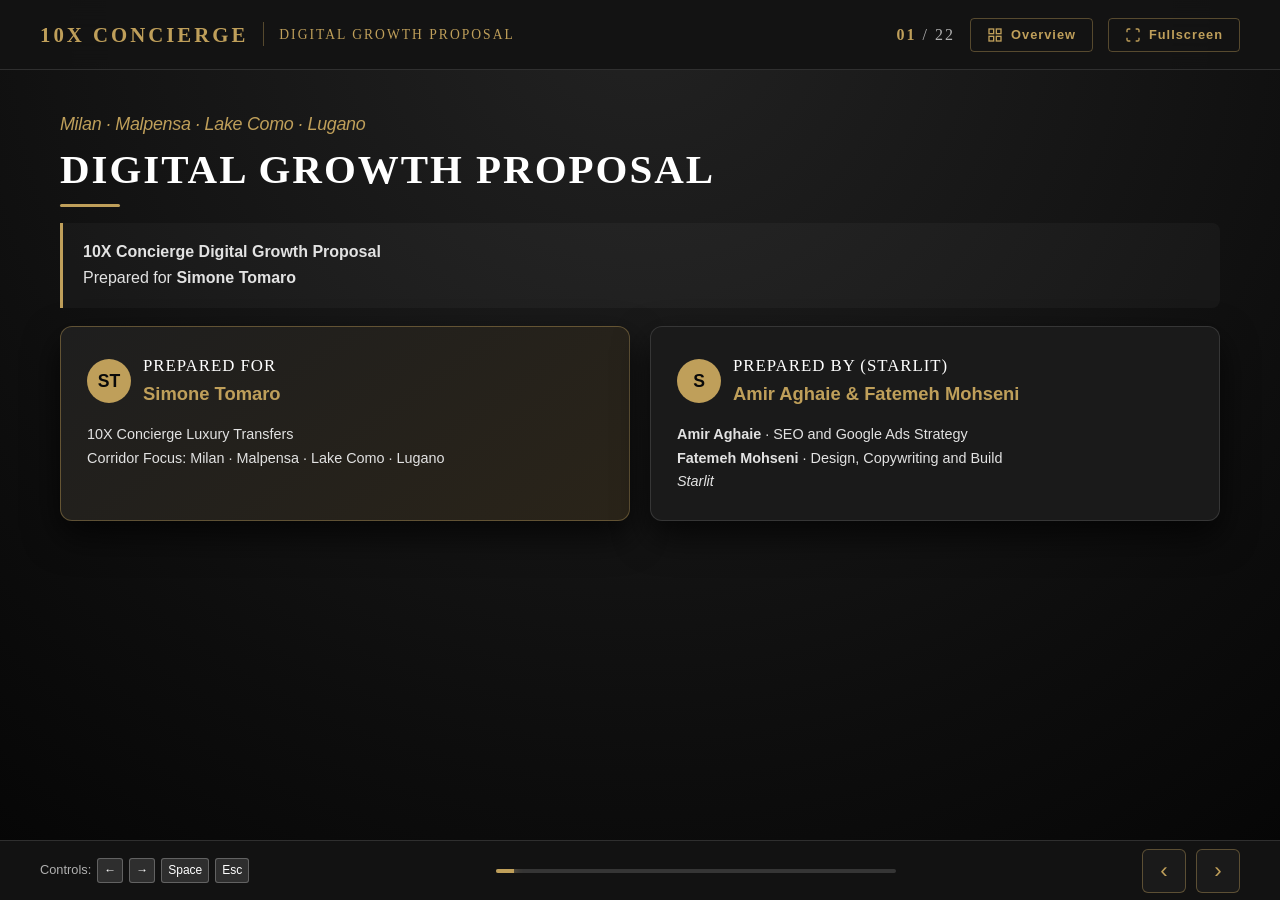
==== commit 78b4e8bc: "Add files via upload" ====
--- a/index.html
+++ b/index.html
@@ -43,7 +43,7 @@
           Prepared for <strong>Simone Tomaro</strong>
         </div>
 
-        <div class="grid-2" style="margin-top: 15px;">
+        <div class="grid-2">
           <div class="card-luxury accent-gold pulse-glow">
             <div class="card-header">
               <div class="card-icon-circle animated-icon float-icon">ST</div>
@@ -69,7 +69,7 @@
             <p class="card-text">
               <strong>Amir Aghaie</strong> · SEO and Google Ads Strategy<br>
               <strong>Fatemeh Mohseni</strong> · Design, Copywriting and Build<br>
-              <em>Starlit Agency</em>
+              <em>Starlit</em>
             </p>
           </div>
         </div>
@@ -91,14 +91,14 @@
 
         <div class="grid-2">
           <div class="card-luxury">
-            <div class="card-title text-gold" style="margin-bottom: 10px;">SEO, Content and Google Ads</div>
+            <div class="card-title text-gold" style="margin-bottom: 10px;">SEO, CONTENT AND GOOGLE ADS</div>
             <p class="card-text">
               So the right people find you and that traffic turns into bookings. Handled by Amir Aghaie.
             </p>
           </div>
 
           <div class="card-luxury">
-            <div class="card-title text-gold" style="margin-bottom: 10px;">Design and Build</div>
+            <div class="card-title text-gold" style="margin-bottom: 10px;">DESIGN AND BUILD</div>
             <p class="card-text">
               Starting with the homepage and then rolling out across the site, so the whole site matches the quality of the landing page already live. Handled by Fatemeh Mohseni.
             </p>
@@ -135,7 +135,7 @@
           Before writing this we ran a full audit of 10xconcierge.com: search visibility, technical health, backlink profile, page structure and speed. Everything below is measured, not guessed, and every recommendation in this document comes from these findings.
         </div>
 
-        <div class="card-luxury accent-gold pulse-glow" style="margin-bottom: 20px;">
+        <div class="card-luxury accent-gold pulse-glow">
           <div class="card-title text-gold" style="font-size: 1.3rem; margin-bottom: 10px;">The Headline Gap</div>
           <p class="card-text" style="font-size: 1.15rem; line-height: 1.7;">
             The headline: the site currently has <strong style="color: #FF7777;">192 pages carrying 914 technical issues</strong> between them. That's the gap in one line. A site this size should be an asset. Right now the volume of pages and problems is working against you, not for you, and the rest of this section is where those 914 issues come from.
@@ -198,20 +198,22 @@
         <span class="tag-subtitle">Section 2 (Continued)</span>
         <h2 class="slide-title-main">2. CONTENT DILUTION & DUPLICATION</h2>
 
-        <div class="card-luxury" style="margin-bottom: 20px;">
-          <div class="card-title text-gold" style="margin-bottom: 10px;">The content is pulling in the wrong direction</div>
-          <p class="card-text" style="font-size: 1.05rem; line-height: 1.7;">
-            A large share of those 192 pages don't earn their place. Your blog runs to pages on Mykonos villa experiences and the best Italian cities for food. Interesting content, but it tells Google that 10X Concierge is a general travel site, not the authority on luxury transfers in your corridor.
-            <br><br>
-            That's exactly the topical dilution described in the next section, and it's why page count without focus hurts you.
-          </p>
-        </div>
-
-        <div class="card-luxury accent-gold">
-          <div class="card-title text-gold" style="margin-bottom: 10px;">Duplicate URL Indexing</div>
-          <p class="card-text" style="font-size: 1.05rem; line-height: 1.7;">
-            Several pages are also indexed twice, once with a trailing slash and once without, which splits the ranking strength of the same page across two URLs.
-          </p>
+        <div class="grid-2">
+          <div class="card-luxury">
+            <div class="card-title text-gold" style="margin-bottom: 10px;">The content is pulling in the wrong direction</div>
+            <p class="card-text" style="font-size: 1.02rem; line-height: 1.7;">
+              A large share of those 192 pages don't earn their place. Your blog runs to pages on Mykonos villa experiences and the best Italian cities for food. Interesting content, but it tells Google that 10X Concierge is a general travel site, not the authority on luxury transfers in your corridor.
+              <br><br>
+              That's exactly the topical dilution described in the next section, and it's why page count without focus hurts you.
+            </p>
+          </div>
+
+          <div class="card-luxury accent-gold">
+            <div class="card-title text-gold" style="margin-bottom: 10px;">Duplicate URL Indexing</div>
+            <p class="card-text" style="font-size: 1.02rem; line-height: 1.7;">
+              Several pages are also indexed twice, once with a trailing slash and once without, which splits the ranking strength of the same page across two URLs.
+            </p>
+          </div>
         </div>
       </section>
 
@@ -271,7 +273,7 @@
         <span class="tag-subtitle">Section 2 (Continued)</span>
         <h2 class="slide-title-main">2. ANALYTICS CONFLICT & INFRASTRUCTURE</h2>
 
-        <div class="grid-2" style="margin-bottom: 20px;">
+        <div class="grid-2">
           <div class="card-luxury">
             <div class="card-title text-gold" style="margin-bottom: 10px;">Plugin Overlap & Cookie Consents</div>
             <p class="card-text">
@@ -287,7 +289,7 @@
           </div>
         </div>
 
-        <div class="card-luxury accent-gold">
+        <div class="card-luxury accent-gold" style="margin-top: 16px;">
           <div class="card-title text-gold" style="margin-bottom: 10px;">Server Security Window</div>
           <p class="card-text">
             The server is also running PHP 8.1, which is past its security support window.
@@ -307,7 +309,7 @@
           </p>
         </div>
 
-        <div class="grid-2" style="margin-bottom: 16px;">
+        <div class="grid-2">
           <div class="card-luxury">
             <div class="card-title text-gold" style="margin-bottom: 8px;">Missing Local & Multilingual Foundations</div>
             <p class="card-text">
@@ -343,9 +345,9 @@
           </div>
 
           <div class="card-luxury accent-gold">
-            <div class="card-title text-gold" style="margin-bottom: 10px;">2. Topical authority is what makes a site rank, so we build it around Como first</div>
+            <div class="card-title text-gold" style="margin-bottom: 10px;">2. Topical authority built around Como first</div>
             <p class="card-text" style="line-height: 1.7;">
-              Google ranks a site higher when it sees that site as a real authority on a subject, and authority comes from covering a topic thoroughly and in a well-connected structure, not from scattering thin pages around. Your site is the clearest possible example of the problem: the pages you have cover Greek villas and Italian food cities, and the terms you rank for are about private jets. Google has no idea you're the transfer specialist for your corridor. So we concentrate everything on Como as the hub, the Milan to Como and Como to Lugano routes as the spine, and build depth there until Google treats you as the authority on that corridor. Only then do we extend to the next destinations, each one plugging into the authority already built.
+              Google ranks a site higher when it sees that site as a real authority on a subject. Your site is the clearest possible example of the problem: the pages cover Greek villas and Italian food, while terms you rank for are about private jets. Google has no idea you're the transfer specialist for your corridor. So we concentrate everything on Como as the hub, the Milan to Como and Como to Lugano routes as the spine, and build depth there until Google treats you as the authority on that corridor. Only then do we extend to the next destinations.
             </p>
           </div>
         </div>
@@ -358,14 +360,14 @@
 
         <div class="grid-2">
           <div class="card-luxury">
-            <div class="card-title text-gold" style="margin-bottom: 10px;">3. Your budget and your time are limited, so we concentrate them</div>
+            <div class="card-title text-gold" style="margin-bottom: 10px;">3. Concentrated budget and time (80/20 Rule)</div>
             <p class="card-text" style="line-height: 1.7;">
               Roughly 80 percent of your results will come from about 20 percent of the work: the right keywords, the right pages, the right fixes. Our job is to find that 20 percent and put your money there instead of spreading it thin across everything.
             </p>
           </div>
 
           <div class="card-luxury accent-gold">
-            <div class="card-title text-gold" style="margin-bottom: 10px;">4. We build a foundation that scales, because you're going to grow</div>
+            <div class="card-title text-gold" style="margin-bottom: 10px;">4. Scalable foundation for growth</div>
             <p class="card-text" style="line-height: 1.7;">
               You've told us the plan is to expand into new routes and into other European countries over time. That changes how we build from day one. A structure designed to hold one corridor and a structure designed to add Switzerland, France and new destinations later are not the same structure. We build the second one now: a clean site architecture, proper multilingual setup, and topical authority you can extend country by country, so each new market plugs into strength you already have instead of starting from zero every time. Getting this right now is what makes expansion cheap later.
             </p>
@@ -391,7 +393,7 @@
         </div>
       </section>
 
-      <!-- SLIDE 13: Section 4. How every page gets built - 5 Steps -->
+      <!-- SLIDE 13: Section 4. The 5-Step Process with Sequential Animation -->
       <section class="slide" id="slide-13">
         <span class="tag-subtitle">Section 4 (Continued)</span>
         <h2 class="slide-title-main">4. THE 5-STEP PAGE BUILDING PROCESS</h2>
@@ -436,51 +438,135 @@
         <div class="grid-2">
           <div class="card-luxury">
             <div class="card-title text-gold" style="margin-bottom: 10px;">Research and Audit</div>
-            <ul style="list-style: none; padding-left: 0;" class="card-text">
-              <li style="margin-bottom: 8px;">• Full technical and content audit of 10xconcierge.com</li>
-              <li style="margin-bottom: 8px;">• Competitor analysis of the luxury transfer market in your corridor</li>
-              <li style="margin-bottom: 8px;">• Keyword research and search demand analysis</li>
-              <li style="margin-bottom: 8px;">• Final keyword selection: the terms worth investing in</li>
-              <li>• Route map decision anchored on Como: dedicated pages for Milan to Como and Como to Lugano first, the rest grouped or merged until demand justifies more</li>
-            </ul>
+            <div class="bullet-grid" style="grid-template-columns: 1fr; margin-top: 5px;">
+              <div class="bullet-item-card">
+                <div class="bullet-icon-box">🔍</div>
+                <div class="bullet-content-desc">Full technical and content audit of 10xconcierge.com</div>
+              </div>
+              <div class="bullet-item-card">
+                <div class="bullet-icon-box">📊</div>
+                <div class="bullet-content-desc">Competitor analysis of the luxury transfer market in your corridor</div>
+              </div>
+              <div class="bullet-item-card">
+                <div class="bullet-icon-box">🎯</div>
+                <div class="bullet-content-desc">Keyword research and search demand analysis & final keyword selection</div>
+              </div>
+              <div class="bullet-item-card">
+                <div class="bullet-icon-box">📍</div>
+                <div class="bullet-content-desc">Route map decision anchored on Como: dedicated pages for Milan to Como & Como to Lugano first</div>
+              </div>
+            </div>
           </div>
 
           <div class="card-luxury accent-gold">
             <div class="card-title text-gold" style="margin-bottom: 10px;">Homepage Rebuild</div>
-            <ul style="list-style: none; padding-left: 0;" class="card-text">
-              <li style="margin-bottom: 8px;">• Copy written around the selected keywords</li>
-              <li style="margin-bottom: 8px;">• New homepage designed to match the visual language of the landing page, positioned around Como as the hub and the two priority routes</li>
-              <li style="margin-bottom: 8px;">• Private chauffeur service positioned as the core offer, with the other concierge services presented after it</li>
-              <li style="margin-bottom: 8px;">• Updated header and footer, built so they carry across to every page that follows</li>
-              <li>• Built in WordPress with Elementor Pro, fully responsive</li>
-            </ul>
-          </div>
-        </div>
-      </section>
-
-      <!-- SLIDE 15: Section 5. Scope of work - Month 1 Technical Foundation -->
+            <div class="bullet-grid" style="grid-template-columns: 1fr; margin-top: 5px;">
+              <div class="bullet-item-card">
+                <div class="bullet-icon-box">✍️</div>
+                <div class="bullet-content-desc">Copy written around the selected keywords</div>
+              </div>
+              <div class="bullet-item-card">
+                <div class="bullet-icon-box">🎨</div>
+                <div class="bullet-content-desc">New homepage designed to match the visual language of the landing page</div>
+              </div>
+              <div class="bullet-item-card">
+                <div class="bullet-icon-box">🚘</div>
+                <div class="bullet-content-desc">Private chauffeur service positioned as core offer, with concierge services following</div>
+              </div>
+              <div class="bullet-item-card">
+                <div class="bullet-icon-box">🖥️</div>
+                <div class="bullet-content-desc">Updated global header and footer in WordPress with Elementor Pro</div>
+              </div>
+            </div>
+          </div>
+        </div>
+      </section>
+
+      <!-- SLIDE 15: Section 5. Technical Foundation Deliverables (Redesigned Bullets) -->
       <section class="slide" id="slide-15">
         <span class="tag-subtitle">Section 5 (Continued)</span>
-        <h2 class="slide-title-main">5. SCOPE OF WORK · MONTH 1 (PART 2)</h2>
-        
-        <div class="card-title text-gold" style="margin-bottom: 10px; font-family: var(--font-heading);">Technical Foundation Deliverables</div>
-
-        <div class="card-luxury">
-          <ul style="list-style: none; padding-left: 0;" class="card-text">
-            <li style="margin-bottom: 8px;">• Title tag and meta description rewritten properly across the site</li>
-            <li style="margin-bottom: 8px;">• Single H1 per page, correct heading structure</li>
-            <li style="margin-bottom: 8px;">• Work through the priority fixes from the 914 issues found in the audit, starting with what moves rankings most</li>
-            <li style="margin-bottom: 8px;">• Removal or merging of the off-topic and duplicate pages identified in the audit</li>
-            <li style="margin-bottom: 8px;">• Trailing-slash duplicate URLs resolved</li>
-            <li style="margin-bottom: 8px;">• Analytics cleanup: one clean measurement setup instead of four overlapping layers</li>
-            <li style="margin-bottom: 8px;">• Plugin audit and reduction, starting with the duplicate cookie plugins</li>
-            <li style="margin-bottom: 8px;">• Conversion tracking configured properly: quote requests, WhatsApp clicks, booking forms</li>
-            <li style="margin-bottom: 8px;">• Site speed work: script and CSS consolidation, image compression, JavaScript errors resolved, PHP update</li>
-            <li style="margin-bottom: 8px;">• LocalBusiness schema added and connected to your Google Business Profile</li>
-            <li style="margin-bottom: 8px;">• Hreflang set up for English, Italian and German</li>
-            <li style="margin-bottom: 8px;">• Internal linking structure built properly across the site</li>
-            <li>• Backlink audit and disavow of the toxic links identified</li>
-          </ul>
+        <h2 class="slide-title-main">TECHNICAL FOUNDATION DELIVERABLES</h2>
+
+        <div class="bullet-grid">
+          <div class="bullet-item-card">
+            <div class="bullet-icon-box">🏷️</div>
+            <div>
+              <div class="bullet-content-title">Titles & Meta Descriptions</div>
+              <div class="bullet-content-desc">Rewritten properly across the site for target keywords.</div>
+            </div>
+          </div>
+
+          <div class="bullet-item-card">
+            <div class="bullet-icon-box">🏷️</div>
+            <div>
+              <div class="bullet-content-title">Heading Hierarchy (H1)</div>
+              <div class="bullet-content-desc">Single H1 per page, correct structural heading flow.</div>
+            </div>
+          </div>
+
+          <div class="bullet-item-card">
+            <div class="bullet-icon-box">🛠️</div>
+            <div>
+              <div class="bullet-content-title">Audit Issue Fixes</div>
+              <div class="bullet-content-desc">Working through priority fixes from the 914 issues found.</div>
+            </div>
+          </div>
+
+          <div class="bullet-item-card">
+            <div class="bullet-icon-box">🧹</div>
+            <div>
+              <div class="bullet-content-title">Content Cleanup</div>
+              <div class="bullet-content-desc">Removing or merging off-topic and duplicate pages.</div>
+            </div>
+          </div>
+
+          <div class="bullet-item-card">
+            <div class="bullet-icon-box">🔗</div>
+            <div>
+              <div class="bullet-content-title">URL & Slash Cleanup</div>
+              <div class="bullet-content-desc">Resolving trailing-slash duplicate URL indexing.</div>
+            </div>
+          </div>
+
+          <div class="bullet-item-card">
+            <div class="bullet-icon-box">📈</div>
+            <div>
+              <div class="bullet-content-title">Single Analytics Setup</div>
+              <div class="bullet-content-desc">Replacing 4 overlapping tools with one clean analytics layer.</div>
+            </div>
+          </div>
+
+          <div class="bullet-item-card">
+            <div class="bullet-icon-box">🍪</div>
+            <div>
+              <div class="bullet-content-title">Plugin Audit</div>
+              <div class="bullet-content-desc">Consolidating plugin overhead and duplicate cookie notices.</div>
+            </div>
+          </div>
+
+          <div class="bullet-item-card">
+            <div class="bullet-icon-box">⚡</div>
+            <div>
+              <div class="bullet-content-title">Active Conversion Tracking</div>
+              <div class="bullet-content-desc">Configured for quote requests, WhatsApp clicks, booking forms.</div>
+            </div>
+          </div>
+
+          <div class="bullet-item-card">
+            <div class="bullet-icon-box">🚀</div>
+            <div>
+              <div class="bullet-content-title">Site Speed & PHP Update</div>
+              <div class="bullet-content-desc">Script consolidation, image compression, PHP security update.</div>
+            </div>
+          </div>
+
+          <div class="bullet-item-card">
+            <div class="bullet-icon-box">📍</div>
+            <div>
+              <div class="bullet-content-title">LocalBusiness Schema & Hreflang</div>
+              <div class="bullet-content-desc">Connected to Google Profile with EN, IT, DE hreflang tags.</div>
+            </div>
+          </div>
         </div>
       </section>
 
@@ -491,16 +577,30 @@
 
         <div class="card-title text-gold" style="margin-bottom: 10px; font-family: var(--font-heading);">Month 2 · Main pages, blog and Google Ads launch</div>
 
-        <div class="card-luxury accent-gold">
-          <ul style="list-style: none; padding-left: 0;" class="card-text">
-            <li style="margin-bottom: 10px;">• <strong>All the main pages in the site navigation</strong>, designed and built to the same standard as the homepage: services, fleet, routes, about, contact</li>
-            <li style="margin-bottom: 10px;">• <strong>The blog and article pages</strong>, structured to build topical authority around Como and the priority routes</li>
-            <li style="margin-bottom: 10px;">• <strong>3 landing pages</strong> built for conversion, matched to the Google Ads campaigns</li>
-            <li style="margin-bottom: 10px;">• <strong>Google Ads campaigns go live</strong>, pointed at those landing pages, built around Milan to Como and Como to Lugano first</li>
-            <li style="margin-bottom: 10px;">• Ad copy written for a luxury audience, not a price-shopping one</li>
-            <li style="margin-bottom: 10px;">• Conversion tracking verified before any budget is spent</li>
-            <li>• Negative keyword lists so you're not paying for the wrong clicks</li>
-          </ul>
+        <div class="card-luxury accent-gold" style="margin-bottom: 16px;">
+          <div class="bullet-grid" style="grid-template-columns: 1fr;">
+            <div class="bullet-item-card">
+              <div class="bullet-icon-box">🖥️</div>
+              <div>
+                <div class="bullet-content-title">All Main Navigation Pages</div>
+                <div class="bullet-content-desc">Designed and built to homepage standard: services, fleet, routes, about, contact.</div>
+              </div>
+            </div>
+            <div class="bullet-item-card">
+              <div class="bullet-icon-box">📰</div>
+              <div>
+                <div class="bullet-content-title">Blog & Article Architecture</div>
+                <div class="bullet-content-desc">Structured to build topical authority around Como and priority routes.</div>
+              </div>
+            </div>
+            <div class="bullet-item-card">
+              <div class="bullet-icon-box">🎯</div>
+              <div>
+                <div class="bullet-content-title">3 Conversion Landing Pages & Google Ads Launch</div>
+                <div class="bullet-content-desc">High-converting landing pages matched to Google Ads (Milan to Como & Como to Lugano) written for a luxury audience.</div>
+              </div>
+            </div>
+          </div>
         </div>
 
         <div class="text-block">
@@ -513,7 +613,7 @@
         <span class="tag-subtitle">Section 6</span>
         <h2 class="slide-title-main">6. WHY THIS COMBINATION WORKS</h2>
 
-        <div class="full-quote-box" style="margin-bottom: 20px;">
+        <div class="full-quote-box">
           <p class="card-text" style="font-size: 1.1rem; line-height: 1.75; margin-bottom: 15px;">
             Most agencies send traffic to a page they didn't design and can't change. If it doesn't convert, they tell you to send more traffic.
           </p>
@@ -532,14 +632,35 @@
           Very little, and that's deliberate. Keyword research, copywriting, design and build are all handled on our side, so there's no writing work on you. Just a few things only you can give us:
         </div>
 
-        <div class="card-luxury">
-          <ul style="list-style: none; padding-left: 0;" class="card-text">
-            <li style="margin-bottom: 12px;">• Access to any existing Google Ads, Analytics or Search Console accounts</li>
-            <li style="margin-bottom: 12px;">• A short call or note on your pricing, coverage and anything you want emphasised, so the copy is accurate</li>
-            <li style="margin-bottom: 12px;">• Any photographs you'd like used, if you have them</li>
-            <li style="margin-bottom: 12px;">• Your confirmation on the final route list after the research</li>
-            <li>• Your approval on each page before it goes live</li>
-          </ul>
+        <div class="bullet-grid">
+          <div class="bullet-item-card">
+            <div class="bullet-icon-box">🔑</div>
+            <div>
+              <div class="bullet-content-title">Account Access</div>
+              <div class="bullet-content-desc">Access to existing Google Ads, Analytics or Search Console accounts.</div>
+            </div>
+          </div>
+          <div class="bullet-item-card">
+            <div class="bullet-icon-box">📞</div>
+            <div>
+              <div class="bullet-content-title">Short Alignment Note</div>
+              <div class="bullet-content-desc">A short call or note on pricing, coverage and key features to emphasise.</div>
+            </div>
+          </div>
+          <div class="bullet-item-card">
+            <div class="bullet-icon-box">📷</div>
+            <div>
+              <div class="bullet-content-title">Media Assets</div>
+              <div class="bullet-content-desc">Any photographs or fleet imagery you'd like used.</div>
+            </div>
+          </div>
+          <div class="bullet-item-card">
+            <div class="bullet-icon-box">✅</div>
+            <div>
+              <div class="bullet-content-title">Route & Page Approvals</div>
+              <div class="bullet-content-desc">Your confirmation on final route list & page approvals before live launch.</div>
+            </div>
+          </div>
         </div>
       </section>
 
@@ -590,9 +711,9 @@
         <span class="tag-subtitle">Section 9</span>
         <h2 class="slide-title-main">9. INVESTMENT BREAKDOWN</h2>
 
-        <div class="card-luxury accent-gold pulse-glow" style="text-align: center; padding: 25px; margin-bottom: 16px;">
+        <div class="card-luxury accent-gold pulse-glow" style="text-align: center; padding: 22px; margin-bottom: 16px;">
           <div class="card-title" style="letter-spacing: 2px;">MONTHLY INVESTMENT</div>
-          <div style="font-family: var(--font-heading); font-size: 3.5rem; font-weight: 700; color: var(--color-gold); margin: 8px 0;">1,200 USD <span style="font-size: 1.2rem; color: var(--color-text-muted);">per month</span></div>
+          <div style="font-family: var(--font-heading); font-size: 3.2rem; font-weight: 700; color: var(--color-gold); margin: 6px 0;">1,200 USD <span style="font-size: 1.1rem; color: var(--color-text-muted);">per month</span></div>
           <p class="card-text">
             One figure, everything included across the two fixed months.
           </p>
@@ -606,7 +727,7 @@
               <li style="margin-bottom: 3px;">• Complete keyword strategy and approved site structure, anchored on Como</li>
               <li style="margin-bottom: 3px;">• New homepage: copy, design, build, live</li>
               <li style="margin-bottom: 3px;">• Title tags and meta descriptions rewritten across the site</li>
-              <li style="margin-bottom: 3px;">• Site speed work: script and image optimisation, JavaScript errors fixed, PHP update</li>
+              <li style="margin-bottom: 3px;">• Speed work: script and image optimisation, JavaScript errors fixed, PHP update</li>
               <li style="margin-bottom: 3px;">• Duplicate pages and duplicate URLs cleaned up</li>
               <li style="margin-bottom: 3px;">• Analytics cleaned down to one setup, with conversion tracking working</li>
               <li style="margin-bottom: 3px;">• LocalBusiness schema connected to Google Profile</li>
@@ -660,13 +781,24 @@
 
         <div class="card-luxury">
           <div class="card-title text-gold" style="margin-bottom: 8px;">11. What's not included</div>
-          <ul style="list-style: none; padding-left: 0;" class="card-text">
-            <li style="margin-bottom: 6px;">• Google Ads budget, which is paid directly to Google</li>
-            <li style="margin-bottom: 6px;">• Hosting and domain renewals</li>
-            <li style="margin-bottom: 6px;">• Elementor Pro licence and any third-party plugin subscriptions</li>
-            <li style="margin-bottom: 6px;">• Professional photography or video production</li>
-            <li>• Translation into additional languages beyond those agreed at the start</li>
-          </ul>
+          <div class="bullet-grid">
+            <div class="bullet-item-card">
+              <div class="bullet-icon-box">💳</div>
+              <div class="bullet-content-desc">Google Ads budget, paid directly to Google</div>
+            </div>
+            <div class="bullet-item-card">
+              <div class="bullet-icon-box">🌐</div>
+              <div class="bullet-content-desc">Hosting and domain renewals</div>
+            </div>
+            <div class="bullet-item-card">
+              <div class="bullet-icon-box">🧩</div>
+              <div class="bullet-content-desc">Elementor Pro licence and plugin subscriptions</div>
+            </div>
+            <div class="bullet-item-card">
+              <div class="bullet-icon-box">📸</div>
+              <div class="bullet-content-desc">Professional photography or video production</div>
+            </div>
+          </div>
         </div>
       </section>
 
@@ -679,19 +811,19 @@
         
         <div class="grid-4" style="margin-bottom: 16px;">
           <div class="kpi-box float-icon">
-            <div class="card-title text-gold" style="font-size: 1rem; margin-bottom: 4px;">Booking & Quote Requests</div>
+            <div class="card-title text-gold" style="font-size: 0.95rem; margin-bottom: 4px;">Booking & Quote Requests</div>
           </div>
 
           <div class="kpi-box float-icon">
-            <div class="card-title text-gold" style="font-size: 1rem; margin-bottom: 4px;">WhatsApp Enquiries</div>
+            <div class="card-title text-gold" style="font-size: 0.95rem; margin-bottom: 4px;">WhatsApp Enquiries</div>
           </div>
 
           <div class="kpi-box float-icon">
-            <div class="card-title text-gold" style="font-size: 1rem; margin-bottom: 4px;">Conversion Rate per Page</div>
+            <div class="card-title text-gold" style="font-size: 0.95rem; margin-bottom: 4px;">Conversion Rate per Page</div>
           </div>
 
           <div class="kpi-box float-icon">
-            <div class="card-title text-gold" style="font-size: 1rem; margin-bottom: 4px;">Cost per Booking from Ads</div>
+            <div class="card-title text-gold" style="font-size: 0.95rem; margin-bottom: 4px;">Cost per Booking from Ads</div>
           </div>
         </div>
 
--- a/theme.css
+++ b/theme.css
@@ -1,5 +1,5 @@
 /* ==========================================================================
-   10X Concierge Presentation Engine - High Contrast Luxury Stylesheet
+   10X Concierge Presentation Engine - Perfect UI & Equal Height Stylesheet
    Matching Client Aesthetic: 10xconcierge.com/landing/
    Fonts: Cinzel (Headings), Lato (Subheadings/Italics), Montserrat (Body/UI)
    Colors: Obsidian #0D0D0D, Card #1A1A1A, Surface #141414, Gold Accent #BF9F5A
@@ -198,6 +198,44 @@
   transition: opacity 0.35s ease, transform 0.35s ease;
 }
 
+/* Sequential Step Animation for 5-Step Process */
+.slide.active .process-step:nth-child(1) {
+  animation: stepSequence 0.6s cubic-bezier(0.16, 1, 0.3, 1) both;
+  animation-delay: 0.2s;
+}
+.slide.active .process-step:nth-child(2) {
+  animation: stepSequence 0.6s cubic-bezier(0.16, 1, 0.3, 1) both;
+  animation-delay: 0.6s;
+}
+.slide.active .process-step:nth-child(3) {
+  animation: stepSequence 0.6s cubic-bezier(0.16, 1, 0.3, 1) both;
+  animation-delay: 1.0s;
+}
+.slide.active .process-step:nth-child(4) {
+  animation: stepSequence 0.6s cubic-bezier(0.16, 1, 0.3, 1) both;
+  animation-delay: 1.4s;
+}
+.slide.active .process-step:nth-child(5) {
+  animation: stepSequence 0.6s cubic-bezier(0.16, 1, 0.3, 1) both;
+  animation-delay: 1.8s;
+}
+
+@keyframes stepSequence {
+  0% {
+    opacity: 0;
+    transform: translateY(35px) scale(0.92);
+    border-color: var(--border-subtle);
+  }
+  60% {
+    border-color: var(--color-gold);
+    box-shadow: var(--shadow-gold);
+  }
+  100% {
+    opacity: 1;
+    transform: translateY(0) scale(1);
+  }
+}
+
 /* Element Staggered Animations inside Active Slide */
 .slide.active .tag-subtitle {
   animation: slideFadeDown 0.5s cubic-bezier(0.16, 1, 0.3, 1) both;
@@ -220,36 +258,19 @@
 }
 
 .slide.active .card-luxury:nth-child(1),
-.slide.active .kpi-box:nth-child(1),
-.slide.active .process-step:nth-child(1) {
+.slide.active .kpi-box:nth-child(1) {
   animation: cardEntrance 0.6s cubic-bezier(0.16, 1, 0.3, 1) both;
   animation-delay: 0.3s;
 }
 
 .slide.active .card-luxury:nth-child(2),
-.slide.active .kpi-box:nth-child(2),
-.slide.active .process-step:nth-child(2) {
+.slide.active .kpi-box:nth-child(2) {
   animation: cardEntrance 0.6s cubic-bezier(0.16, 1, 0.3, 1) both;
   animation-delay: 0.4s;
 }
 
-.slide.active .card-luxury:nth-child(3),
-.slide.active .kpi-box:nth-child(3),
-.slide.active .process-step:nth-child(3) {
-  animation: cardEntrance 0.6s cubic-bezier(0.16, 1, 0.3, 1) both;
-  animation-delay: 0.5s;
-}
-
-.slide.active .card-luxury:nth-child(4),
-.slide.active .kpi-box:nth-child(4),
-.slide.active .process-step:nth-child(4) {
-  animation: cardEntrance 0.6s cubic-bezier(0.16, 1, 0.3, 1) both;
-  animation-delay: 0.6s;
-}
-
-.slide.active .table-luxury-wrapper {
-  animation: cardEntrance 0.7s cubic-bezier(0.16, 1, 0.3, 1) both;
-  animation-delay: 0.35s;
+.slide.active .bullet-item-card {
+  animation: cardEntrance 0.5s cubic-bezier(0.16, 1, 0.3, 1) both;
 }
 
 /* Keyframes Definitions */
@@ -369,40 +390,42 @@
   flex-shrink: 0;
 }
 
-/* Grid Layouts & Cards */
+/* EQUAL HEIGHT GRID SYSTEM */
+.grid-2, .grid-3, .grid-4 {
+  display: grid;
+  align-items: stretch; /* Guarantees 100% equal height for all sibling cards! */
+  margin-bottom: 16px;
+}
+
 .grid-2 {
-  display: grid;
   grid-template-columns: repeat(2, 1fr);
   gap: 20px;
 }
 
 .grid-3 {
-  display: grid;
   grid-template-columns: repeat(3, 1fr);
   gap: 18px;
 }
 
 .grid-4 {
-  display: grid;
   grid-template-columns: repeat(4, 1fr);
   gap: 16px;
 }
 
+/* CARDS WITH EQUAL HEIGHT SUPPORT */
 .card-luxury {
   background: var(--bg-card);
   border: 1px solid var(--border-subtle);
-  border-radius: 10px;
-  padding: 24px;
+  border-radius: 12px;
+  padding: 26px;
   position: relative;
-  overflow: visible;
   box-shadow: var(--shadow-card);
   transition: var(--transition-smooth);
-  flex-shrink: 0;
-  margin-bottom: 16px;
-}
-
-.card-luxury:last-child {
-  margin-bottom: 0;
+  display: flex;
+  flex-direction: column;
+  height: 100%; /* Equal height inside grid */
+  justify-content: flex-start;
+  flex-shrink: 0;
 }
 
 .card-luxury:hover {
@@ -420,7 +443,8 @@
   display: flex;
   align-items: center;
   gap: 12px;
-  margin-bottom: 12px;
+  margin-bottom: 14px;
+  flex-shrink: 0;
 }
 
 .card-icon-circle {
@@ -448,6 +472,7 @@
   color: var(--color-text-body);
   font-size: clamp(0.9rem, 1.05vw, 0.98rem);
   line-height: 1.65;
+  flex-grow: 1; /* Fills remaining height cleanly */
 }
 
 .text-block {
@@ -466,10 +491,65 @@
   background: var(--bg-card);
   border: 1px solid var(--border-gold);
   padding: 22px;
-  border-radius: 8px;
+  border-radius: 10px;
   margin-bottom: 18px;
   box-shadow: var(--shadow-card);
   flex-shrink: 0;
+}
+
+/* LUXURY FEATURE BULLET CARDS GRID */
+.bullet-grid {
+  display: grid;
+  grid-template-columns: repeat(2, 1fr);
+  gap: 16px;
+  align-items: stretch;
+  margin-top: 15px;
+  margin-bottom: 18px;
+}
+
+.bullet-item-card {
+  background: var(--bg-card);
+  border: 1px solid var(--border-subtle);
+  border-radius: 10px;
+  padding: 18px 22px;
+  display: flex;
+  align-items: flex-start;
+  gap: 16px;
+  transition: var(--transition-smooth);
+  height: 100%;
+}
+
+.bullet-item-card:hover {
+  border-color: var(--color-gold);
+  transform: translateY(-3px);
+  box-shadow: var(--shadow-gold);
+}
+
+.bullet-icon-box {
+  width: 40px;
+  height: 40px;
+  border-radius: 8px;
+  background: rgba(191, 159, 90, 0.15);
+  border: 1px solid var(--border-gold);
+  color: var(--color-gold);
+  display: flex;
+  align-items: center;
+  justify-content: center;
+  flex-shrink: 0;
+}
+
+.bullet-content-title {
+  font-family: var(--font-heading);
+  color: var(--color-gold);
+  font-size: 0.98rem;
+  margin-bottom: 4px;
+  letter-spacing: 0.5px;
+}
+
+.bullet-content-desc {
+  color: var(--color-text-body);
+  font-size: 0.9rem;
+  line-height: 1.55;
 }
 
 /* Stat & KPI Cards */
@@ -481,7 +561,10 @@
   text-align: center;
   box-shadow: var(--shadow-card);
   transition: var(--transition-smooth);
-  flex-shrink: 0;
+  display: flex;
+  flex-direction: column;
+  justify-content: center;
+  height: 100%;
 }
 
 .kpi-box:hover {
@@ -579,18 +662,18 @@
 /* Timeline / Process Steps */
 .process-timeline {
   display: flex;
-  justify-content: space-between;
+  align-items: stretch; /* Equal height for all process steps */
   position: relative;
   margin-top: 15px;
   margin-bottom: 18px;
-  gap: 12px;
+  gap: 14px;
   flex-shrink: 0;
 }
 
 .process-timeline::before {
   content: '';
   position: absolute;
-  top: 22px;
+  top: 24px;
   left: 30px;
   right: 30px;
   height: 2px;
@@ -604,10 +687,14 @@
   flex: 1;
   background: var(--bg-card);
   border: 1px solid var(--border-subtle);
-  border-radius: 8px;
-  padding: 16px 12px;
+  border-radius: 10px;
+  padding: 20px 14px;
   text-align: center;
   transition: var(--transition-smooth);
+  display: flex;
+  flex-direction: column;
+  justify-content: flex-start;
+  height: 100%;
 }
 
 .process-step:hover {
@@ -617,20 +704,21 @@
 }
 
 .step-num {
-  width: 36px;
-  height: 36px;
+  width: 40px;
+  height: 40px;
   border-radius: 50%;
   background: #141414;
   border: 2px solid var(--color-gold);
   color: var(--color-gold);
   font-family: var(--font-heading);
   font-weight: 700;
-  font-size: 1rem;
+  font-size: 1.1rem;
   display: flex;
   align-items: center;
   justify-content: center;
-  margin: 0 auto 10px auto;
+  margin: 0 auto 12px auto;
   transition: var(--transition-smooth);
+  flex-shrink: 0;
 }
 
 .process-step:hover .step-num {
@@ -640,17 +728,19 @@
 
 .step-title {
   font-family: var(--font-heading);
-  font-size: 0.85rem;
+  font-size: 0.9rem;
   color: var(--color-text-bright);
-  margin-bottom: 4px;
+  margin-bottom: 6px;
   text-transform: uppercase;
   letter-spacing: 1px;
+  flex-shrink: 0;
 }
 
 .step-desc {
-  font-size: 0.8rem;
+  font-size: 0.85rem;
   color: var(--color-text-body);
-  line-height: 1.4;
+  line-height: 1.45;
+  flex-grow: 1;
 }
 
 /* Bottom Controls Footer */
@@ -806,13 +896,10 @@
   color: var(--color-text-bright);
 }
 
-/* ==========================================================================
-   Responsive Breakpoints
-   ========================================================================== */
-
+/* Responsive Breakpoints */
 @media (max-width: 1024px) {
   .slide { padding: 30px 25px; }
-  .grid-2, .grid-3, .grid-4 { grid-template-columns: 1fr; }
+  .grid-2, .grid-3, .grid-4, .bullet-grid { grid-template-columns: 1fr; }
   .grid-4 { grid-template-columns: repeat(2, 1fr); }
   .overview-grid { grid-template-columns: repeat(3, 1fr); }
   .process-timeline { flex-direction: column; }
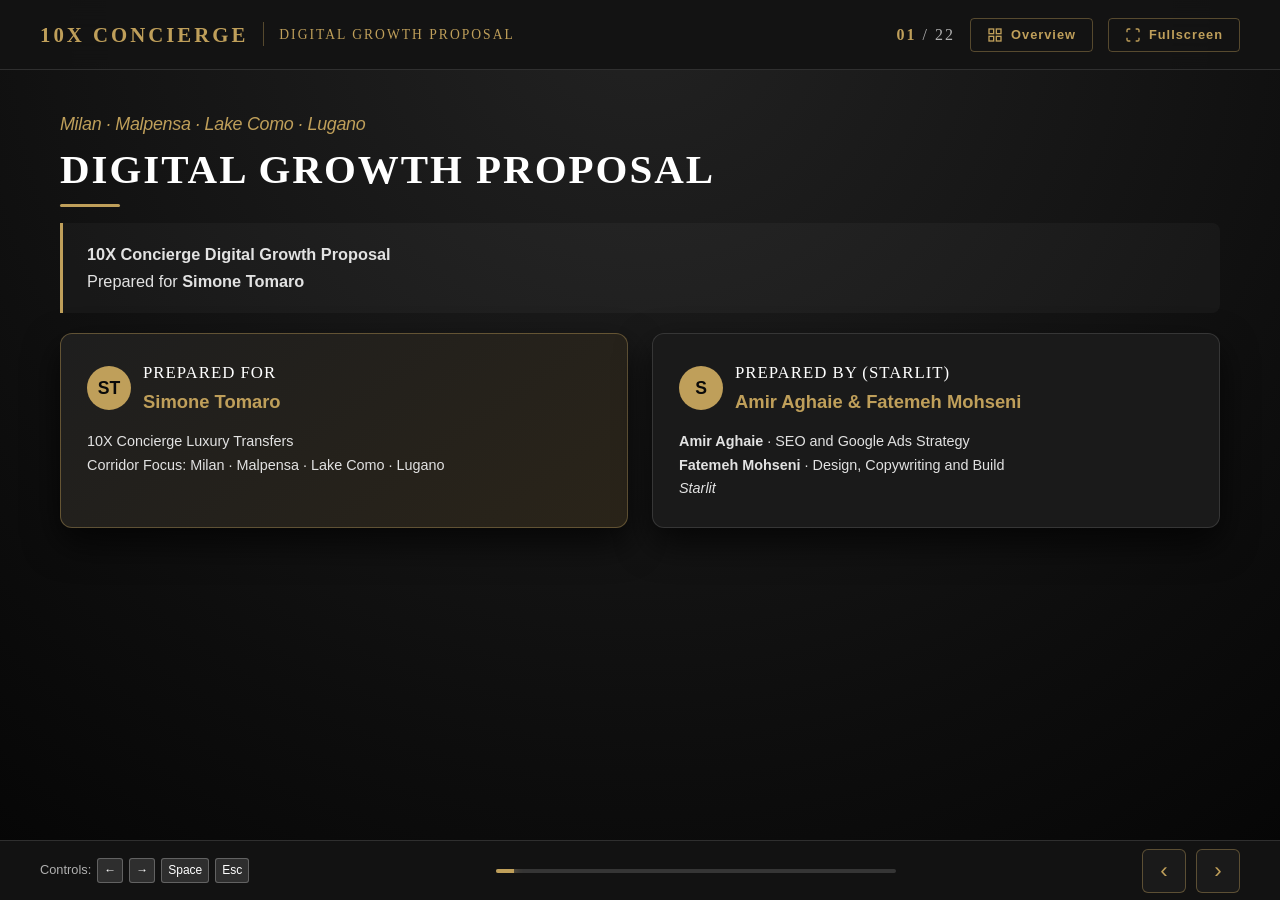
==== commit ff6b000d: "Add files via upload" ====
--- a/index.html
+++ b/index.html
@@ -135,7 +135,7 @@
           Before writing this we ran a full audit of 10xconcierge.com: search visibility, technical health, backlink profile, page structure and speed. Everything below is measured, not guessed, and every recommendation in this document comes from these findings.
         </div>
 
-        <div class="card-luxury accent-gold pulse-glow">
+        <div class="card-luxury accent-gold pulse-glow" style="margin-bottom: 20px;">
           <div class="card-title text-gold" style="font-size: 1.3rem; margin-bottom: 10px;">The Headline Gap</div>
           <p class="card-text" style="font-size: 1.15rem; line-height: 1.7;">
             The headline: the site currently has <strong style="color: #FF7777;">192 pages carrying 914 technical issues</strong> between them. That's the gap in one line. A site this size should be an asset. Right now the volume of pages and problems is working against you, not for you, and the rest of this section is where those 914 issues come from.
@@ -437,136 +437,47 @@
 
         <div class="grid-2">
           <div class="card-luxury">
-            <div class="card-title text-gold" style="margin-bottom: 10px;">Research and Audit</div>
-            <div class="bullet-grid" style="grid-template-columns: 1fr; margin-top: 5px;">
-              <div class="bullet-item-card">
-                <div class="bullet-icon-box">🔍</div>
-                <div class="bullet-content-desc">Full technical and content audit of 10xconcierge.com</div>
-              </div>
-              <div class="bullet-item-card">
-                <div class="bullet-icon-box">📊</div>
-                <div class="bullet-content-desc">Competitor analysis of the luxury transfer market in your corridor</div>
-              </div>
-              <div class="bullet-item-card">
-                <div class="bullet-icon-box">🎯</div>
-                <div class="bullet-content-desc">Keyword research and search demand analysis & final keyword selection</div>
-              </div>
-              <div class="bullet-item-card">
-                <div class="bullet-icon-box">📍</div>
-                <div class="bullet-content-desc">Route map decision anchored on Como: dedicated pages for Milan to Como & Como to Lugano first</div>
-              </div>
-            </div>
+            <div class="card-title text-gold" style="margin-bottom: 12px;">Research and Audit</div>
+            <ul class="luxury-bullet-list-2col" style="grid-template-columns: 1fr; margin-top: 0;">
+              <li class="luxury-bullet-item"><strong>Full Audit:</strong> Full technical and content audit of 10xconcierge.com</li>
+              <li class="luxury-bullet-item"><strong>Competitors:</strong> Competitor analysis of the luxury transfer market in your corridor</li>
+              <li class="luxury-bullet-item"><strong>Keywords:</strong> Keyword research and search demand analysis & final keyword selection</li>
+              <li class="luxury-bullet-item"><strong>Route Map:</strong> Decision anchored on Como: dedicated pages for Milan to Como & Como to Lugano first</li>
+            </ul>
           </div>
 
           <div class="card-luxury accent-gold">
-            <div class="card-title text-gold" style="margin-bottom: 10px;">Homepage Rebuild</div>
-            <div class="bullet-grid" style="grid-template-columns: 1fr; margin-top: 5px;">
-              <div class="bullet-item-card">
-                <div class="bullet-icon-box">✍️</div>
-                <div class="bullet-content-desc">Copy written around the selected keywords</div>
-              </div>
-              <div class="bullet-item-card">
-                <div class="bullet-icon-box">🎨</div>
-                <div class="bullet-content-desc">New homepage designed to match the visual language of the landing page</div>
-              </div>
-              <div class="bullet-item-card">
-                <div class="bullet-icon-box">🚘</div>
-                <div class="bullet-content-desc">Private chauffeur service positioned as core offer, with concierge services following</div>
-              </div>
-              <div class="bullet-item-card">
-                <div class="bullet-icon-box">🖥️</div>
-                <div class="bullet-content-desc">Updated global header and footer in WordPress with Elementor Pro</div>
-              </div>
-            </div>
-          </div>
-        </div>
-      </section>
-
-      <!-- SLIDE 15: Section 5. Technical Foundation Deliverables (Redesigned Bullets) -->
+            <div class="card-title text-gold" style="margin-bottom: 12px;">Homepage Rebuild</div>
+            <ul class="luxury-bullet-list-2col" style="grid-template-columns: 1fr; margin-top: 0;">
+              <li class="luxury-bullet-item"><strong>Strategic Copy:</strong> Copy written around the selected keywords</li>
+              <li class="luxury-bullet-item"><strong>Visual Design:</strong> New homepage designed to match the visual language of the landing page</li>
+              <li class="luxury-bullet-item"><strong>Core Service:</strong> Private chauffeur service positioned as core offer, followed by concierge services</li>
+              <li class="luxury-bullet-item"><strong>Global Nav:</strong> Updated header & footer built in WordPress with Elementor Pro</li>
+            </ul>
+          </div>
+        </div>
+      </section>
+
+      <!-- SLIDE 15: Section 5. Technical Foundation Deliverables (2-Column Luxury Bullet List) -->
       <section class="slide" id="slide-15">
         <span class="tag-subtitle">Section 5 (Continued)</span>
         <h2 class="slide-title-main">TECHNICAL FOUNDATION DELIVERABLES</h2>
 
-        <div class="bullet-grid">
-          <div class="bullet-item-card">
-            <div class="bullet-icon-box">🏷️</div>
-            <div>
-              <div class="bullet-content-title">Titles & Meta Descriptions</div>
-              <div class="bullet-content-desc">Rewritten properly across the site for target keywords.</div>
-            </div>
-          </div>
-
-          <div class="bullet-item-card">
-            <div class="bullet-icon-box">🏷️</div>
-            <div>
-              <div class="bullet-content-title">Heading Hierarchy (H1)</div>
-              <div class="bullet-content-desc">Single H1 per page, correct structural heading flow.</div>
-            </div>
-          </div>
-
-          <div class="bullet-item-card">
-            <div class="bullet-icon-box">🛠️</div>
-            <div>
-              <div class="bullet-content-title">Audit Issue Fixes</div>
-              <div class="bullet-content-desc">Working through priority fixes from the 914 issues found.</div>
-            </div>
-          </div>
-
-          <div class="bullet-item-card">
-            <div class="bullet-icon-box">🧹</div>
-            <div>
-              <div class="bullet-content-title">Content Cleanup</div>
-              <div class="bullet-content-desc">Removing or merging off-topic and duplicate pages.</div>
-            </div>
-          </div>
-
-          <div class="bullet-item-card">
-            <div class="bullet-icon-box">🔗</div>
-            <div>
-              <div class="bullet-content-title">URL & Slash Cleanup</div>
-              <div class="bullet-content-desc">Resolving trailing-slash duplicate URL indexing.</div>
-            </div>
-          </div>
-
-          <div class="bullet-item-card">
-            <div class="bullet-icon-box">📈</div>
-            <div>
-              <div class="bullet-content-title">Single Analytics Setup</div>
-              <div class="bullet-content-desc">Replacing 4 overlapping tools with one clean analytics layer.</div>
-            </div>
-          </div>
-
-          <div class="bullet-item-card">
-            <div class="bullet-icon-box">🍪</div>
-            <div>
-              <div class="bullet-content-title">Plugin Audit</div>
-              <div class="bullet-content-desc">Consolidating plugin overhead and duplicate cookie notices.</div>
-            </div>
-          </div>
-
-          <div class="bullet-item-card">
-            <div class="bullet-icon-box">⚡</div>
-            <div>
-              <div class="bullet-content-title">Active Conversion Tracking</div>
-              <div class="bullet-content-desc">Configured for quote requests, WhatsApp clicks, booking forms.</div>
-            </div>
-          </div>
-
-          <div class="bullet-item-card">
-            <div class="bullet-icon-box">🚀</div>
-            <div>
-              <div class="bullet-content-title">Site Speed & PHP Update</div>
-              <div class="bullet-content-desc">Script consolidation, image compression, PHP security update.</div>
-            </div>
-          </div>
-
-          <div class="bullet-item-card">
-            <div class="bullet-icon-box">📍</div>
-            <div>
-              <div class="bullet-content-title">LocalBusiness Schema & Hreflang</div>
-              <div class="bullet-content-desc">Connected to Google Profile with EN, IT, DE hreflang tags.</div>
-            </div>
-          </div>
+        <div class="card-luxury" style="padding: 30px;">
+          <ul class="luxury-bullet-list-2col">
+            <li class="luxury-bullet-item"><strong>Titles & Descriptions:</strong> Title tag and meta description rewritten properly across the site</li>
+            <li class="luxury-bullet-item"><strong>Heading Structure:</strong> Single H1 per page, correct structural heading flow</li>
+            <li class="luxury-bullet-item"><strong>Audit Fixes:</strong> Work through priority fixes from the 914 issues found in the audit</li>
+            <li class="luxury-bullet-item"><strong>Content Cleanup:</strong> Removal or merging of off-topic and duplicate pages</li>
+            <li class="luxury-bullet-item"><strong>URL Resolution:</strong> Trailing-slash duplicate URLs resolved</li>
+            <li class="luxury-bullet-item"><strong>Analytics Cleanup:</strong> One clean measurement setup instead of four overlapping layers</li>
+            <li class="luxury-bullet-item"><strong>Plugin Optimization:</strong> Plugin audit and reduction, starting with duplicate cookie plugins</li>
+            <li class="luxury-bullet-item"><strong>Conversion Tracking:</strong> Configured for quote requests, WhatsApp clicks, booking forms</li>
+            <li class="luxury-bullet-item"><strong>Speed Optimization:</strong> Script/CSS consolidation, image compression, JS fixes, PHP update</li>
+            <li class="luxury-bullet-item"><strong>Local & Multilingual:</strong> LocalBusiness schema added & Hreflang set up for EN, IT, DE</li>
+            <li class="luxury-bullet-item"><strong>Internal Links:</strong> Internal linking structure built properly across the site</li>
+            <li class="luxury-bullet-item"><strong>Backlink Disavow:</strong> Backlink audit and disavow of toxic links identified</li>
+          </ul>
         </div>
       </section>
 
@@ -578,29 +489,12 @@
         <div class="card-title text-gold" style="margin-bottom: 10px; font-family: var(--font-heading);">Month 2 · Main pages, blog and Google Ads launch</div>
 
         <div class="card-luxury accent-gold" style="margin-bottom: 16px;">
-          <div class="bullet-grid" style="grid-template-columns: 1fr;">
-            <div class="bullet-item-card">
-              <div class="bullet-icon-box">🖥️</div>
-              <div>
-                <div class="bullet-content-title">All Main Navigation Pages</div>
-                <div class="bullet-content-desc">Designed and built to homepage standard: services, fleet, routes, about, contact.</div>
-              </div>
-            </div>
-            <div class="bullet-item-card">
-              <div class="bullet-icon-box">📰</div>
-              <div>
-                <div class="bullet-content-title">Blog & Article Architecture</div>
-                <div class="bullet-content-desc">Structured to build topical authority around Como and priority routes.</div>
-              </div>
-            </div>
-            <div class="bullet-item-card">
-              <div class="bullet-icon-box">🎯</div>
-              <div>
-                <div class="bullet-content-title">3 Conversion Landing Pages & Google Ads Launch</div>
-                <div class="bullet-content-desc">High-converting landing pages matched to Google Ads (Milan to Como & Como to Lugano) written for a luxury audience.</div>
-              </div>
-            </div>
-          </div>
+          <ul class="luxury-bullet-list-2col" style="grid-template-columns: 1fr;">
+            <li class="luxury-bullet-item"><strong>Main Navigation Pages:</strong> All main pages in site navigation designed & built to homepage standard (services, fleet, routes, about, contact)</li>
+            <li class="luxury-bullet-item"><strong>Blog & Articles:</strong> Blog and article pages structured to build topical authority around Como and priority routes</li>
+            <li class="luxury-bullet-item"><strong>3 Landing Pages & Google Ads:</strong> 3 landing pages built for conversion with Google Ads campaigns live (Milan to Como & Como to Lugano first)</li>
+            <li class="luxury-bullet-item"><strong>Luxury Campaign Copy:</strong> Ad copy written for high net worth clients, verified conversion tracking, negative keyword lists</li>
+          </ul>
         </div>
 
         <div class="text-block">
@@ -632,35 +526,14 @@
           Very little, and that's deliberate. Keyword research, copywriting, design and build are all handled on our side, so there's no writing work on you. Just a few things only you can give us:
         </div>
 
-        <div class="bullet-grid">
-          <div class="bullet-item-card">
-            <div class="bullet-icon-box">🔑</div>
-            <div>
-              <div class="bullet-content-title">Account Access</div>
-              <div class="bullet-content-desc">Access to existing Google Ads, Analytics or Search Console accounts.</div>
-            </div>
-          </div>
-          <div class="bullet-item-card">
-            <div class="bullet-icon-box">📞</div>
-            <div>
-              <div class="bullet-content-title">Short Alignment Note</div>
-              <div class="bullet-content-desc">A short call or note on pricing, coverage and key features to emphasise.</div>
-            </div>
-          </div>
-          <div class="bullet-item-card">
-            <div class="bullet-icon-box">📷</div>
-            <div>
-              <div class="bullet-content-title">Media Assets</div>
-              <div class="bullet-content-desc">Any photographs or fleet imagery you'd like used.</div>
-            </div>
-          </div>
-          <div class="bullet-item-card">
-            <div class="bullet-icon-box">✅</div>
-            <div>
-              <div class="bullet-content-title">Route & Page Approvals</div>
-              <div class="bullet-content-desc">Your confirmation on final route list & page approvals before live launch.</div>
-            </div>
-          </div>
+        <div class="card-luxury" style="padding: 26px;">
+          <ul class="luxury-bullet-list-2col">
+            <li class="luxury-bullet-item"><strong>Account Access:</strong> Access to existing Google Ads, Analytics or Search Console accounts</li>
+            <li class="luxury-bullet-item"><strong>Alignment Note:</strong> A short call or note on pricing, coverage and key features to emphasise</li>
+            <li class="luxury-bullet-item"><strong>Media Assets:</strong> Any photographs you'd like used, if available</li>
+            <li class="luxury-bullet-item"><strong>Route Confirmation:</strong> Your confirmation on final route list after research</li>
+            <li class="luxury-bullet-item"><strong>Page Approvals:</strong> Your approval on each page before it goes live</li>
+          </ul>
         </div>
       </section>
 
@@ -781,24 +654,13 @@
 
         <div class="card-luxury">
           <div class="card-title text-gold" style="margin-bottom: 8px;">11. What's not included</div>
-          <div class="bullet-grid">
-            <div class="bullet-item-card">
-              <div class="bullet-icon-box">💳</div>
-              <div class="bullet-content-desc">Google Ads budget, paid directly to Google</div>
-            </div>
-            <div class="bullet-item-card">
-              <div class="bullet-icon-box">🌐</div>
-              <div class="bullet-content-desc">Hosting and domain renewals</div>
-            </div>
-            <div class="bullet-item-card">
-              <div class="bullet-icon-box">🧩</div>
-              <div class="bullet-content-desc">Elementor Pro licence and plugin subscriptions</div>
-            </div>
-            <div class="bullet-item-card">
-              <div class="bullet-icon-box">📸</div>
-              <div class="bullet-content-desc">Professional photography or video production</div>
-            </div>
-          </div>
+          <ul class="luxury-bullet-list-2col">
+            <li class="luxury-bullet-item"><strong>Ad Budget:</strong> Google Ads budget, paid directly to Google</li>
+            <li class="luxury-bullet-item"><strong>Hosting:</strong> Hosting and domain renewals</li>
+            <li class="luxury-bullet-item"><strong>Plugins:</strong> Elementor Pro licence and plugin subscriptions</li>
+            <li class="luxury-bullet-item"><strong>Media Production:</strong> Professional photography or video production</li>
+            <li class="luxury-bullet-item"><strong>Languages:</strong> Additional languages beyond agreed (EN, IT, DE)</li>
+          </ul>
         </div>
       </section>
 
--- a/theme.css
+++ b/theme.css
@@ -269,10 +269,6 @@
   animation-delay: 0.4s;
 }
 
-.slide.active .bullet-item-card {
-  animation: cardEntrance 0.5s cubic-bezier(0.16, 1, 0.3, 1) both;
-}
-
 /* Keyframes Definitions */
 @keyframes slideFadeDown {
   0% {
@@ -390,29 +386,32 @@
   flex-shrink: 0;
 }
 
-/* EQUAL HEIGHT GRID SYSTEM */
+/* ==========================================================================
+   STRICT EQUAL HEIGHT GRID SYSTEM (grid-auto-rows: 1fr)
+   ========================================================================== */
 .grid-2, .grid-3, .grid-4 {
   display: grid;
-  align-items: stretch; /* Guarantees 100% equal height for all sibling cards! */
-  margin-bottom: 16px;
+  grid-auto-rows: 1fr; /* FORCES EVERY CARD IN A ROW TO BE EXACTLY 100% EQUAL HEIGHT! */
+  align-items: stretch;
+  margin-bottom: 20px;
 }
 
 .grid-2 {
   grid-template-columns: repeat(2, 1fr);
-  gap: 20px;
+  gap: 24px;
 }
 
 .grid-3 {
   grid-template-columns: repeat(3, 1fr);
-  gap: 18px;
+  gap: 20px;
 }
 
 .grid-4 {
   grid-template-columns: repeat(4, 1fr);
-  gap: 16px;
-}
-
-/* CARDS WITH EQUAL HEIGHT SUPPORT */
+  gap: 18px;
+}
+
+/* CARDS WITH GUARANTEED EQUAL HEIGHT */
 .card-luxury {
   background: var(--bg-card);
   border: 1px solid var(--border-subtle);
@@ -423,9 +422,9 @@
   transition: var(--transition-smooth);
   display: flex;
   flex-direction: column;
-  height: 100%; /* Equal height inside grid */
+  height: 100%; /* Spans 100% height of 1fr grid row */
   justify-content: flex-start;
-  flex-shrink: 0;
+  margin-bottom: 0;
 }
 
 .card-luxury:hover {
@@ -478,11 +477,11 @@
 .text-block {
   background: rgba(255, 255, 255, 0.03);
   border-left: 3px solid var(--color-gold);
-  padding: 16px 20px;
-  margin-bottom: 18px;
+  padding: 18px 24px;
+  margin-bottom: 20px;
   border-radius: 0 8px 8px 0;
   color: var(--color-text-body);
-  font-size: 1rem;
+  font-size: 1.02rem;
   line-height: 1.65;
   flex-shrink: 0;
 }
@@ -490,66 +489,47 @@
 .full-quote-box {
   background: var(--bg-card);
   border: 1px solid var(--border-gold);
-  padding: 22px;
-  border-radius: 10px;
-  margin-bottom: 18px;
+  padding: 24px;
+  border-radius: 12px;
+  margin-bottom: 20px;
   box-shadow: var(--shadow-card);
   flex-shrink: 0;
 }
 
-/* LUXURY FEATURE BULLET CARDS GRID */
-.bullet-grid {
+/* ==========================================================================
+   2-COLUMN LUXURY BULLET LIST SYSTEM (Clean & Executive)
+   ========================================================================== */
+.luxury-bullet-list-2col {
   display: grid;
   grid-template-columns: repeat(2, 1fr);
-  gap: 16px;
-  align-items: stretch;
+  gap: 16px 30px;
+  list-style: none;
+  padding-left: 0;
   margin-top: 15px;
-  margin-bottom: 18px;
-}
-
-.bullet-item-card {
-  background: var(--bg-card);
-  border: 1px solid var(--border-subtle);
-  border-radius: 10px;
-  padding: 18px 22px;
-  display: flex;
-  align-items: flex-start;
-  gap: 16px;
-  transition: var(--transition-smooth);
-  height: 100%;
-}
-
-.bullet-item-card:hover {
-  border-color: var(--color-gold);
-  transform: translateY(-3px);
-  box-shadow: var(--shadow-gold);
-}
-
-.bullet-icon-box {
-  width: 40px;
-  height: 40px;
-  border-radius: 8px;
-  background: rgba(191, 159, 90, 0.15);
-  border: 1px solid var(--border-gold);
-  color: var(--color-gold);
-  display: flex;
-  align-items: center;
-  justify-content: center;
-  flex-shrink: 0;
-}
-
-.bullet-content-title {
-  font-family: var(--font-heading);
-  color: var(--color-gold);
+  margin-bottom: 20px;
+}
+
+.luxury-bullet-item {
+  position: relative;
+  padding-left: 26px;
+  color: var(--color-text-body);
   font-size: 0.98rem;
-  margin-bottom: 4px;
-  letter-spacing: 0.5px;
-}
-
-.bullet-content-desc {
-  color: var(--color-text-body);
+  line-height: 1.65;
+}
+
+.luxury-bullet-item::before {
+  content: '◆';
+  position: absolute;
+  left: 0;
+  top: 0;
+  color: var(--color-gold);
   font-size: 0.9rem;
-  line-height: 1.55;
+  line-height: 1.65;
+}
+
+.luxury-bullet-item strong {
+  color: var(--color-text-bright);
+  font-weight: 600;
 }
 
 /* Stat & KPI Cards */
@@ -597,7 +577,7 @@
   border-radius: 10px;
   overflow-x: auto;
   -webkit-overflow-scrolling: touch;
-  margin-bottom: 18px;
+  margin-bottom: 20px;
   max-width: 100%;
   flex-shrink: 0;
 }
@@ -662,10 +642,10 @@
 /* Timeline / Process Steps */
 .process-timeline {
   display: flex;
-  align-items: stretch; /* Equal height for all process steps */
+  align-items: stretch;
   position: relative;
   margin-top: 15px;
-  margin-bottom: 18px;
+  margin-bottom: 20px;
   gap: 14px;
   flex-shrink: 0;
 }
@@ -899,7 +879,7 @@
 /* Responsive Breakpoints */
 @media (max-width: 1024px) {
   .slide { padding: 30px 25px; }
-  .grid-2, .grid-3, .grid-4, .bullet-grid { grid-template-columns: 1fr; }
+  .grid-2, .grid-3, .grid-4, .luxury-bullet-list-2col { grid-template-columns: 1fr; }
   .grid-4 { grid-template-columns: repeat(2, 1fr); }
   .overview-grid { grid-template-columns: repeat(3, 1fr); }
   .process-timeline { flex-direction: column; }
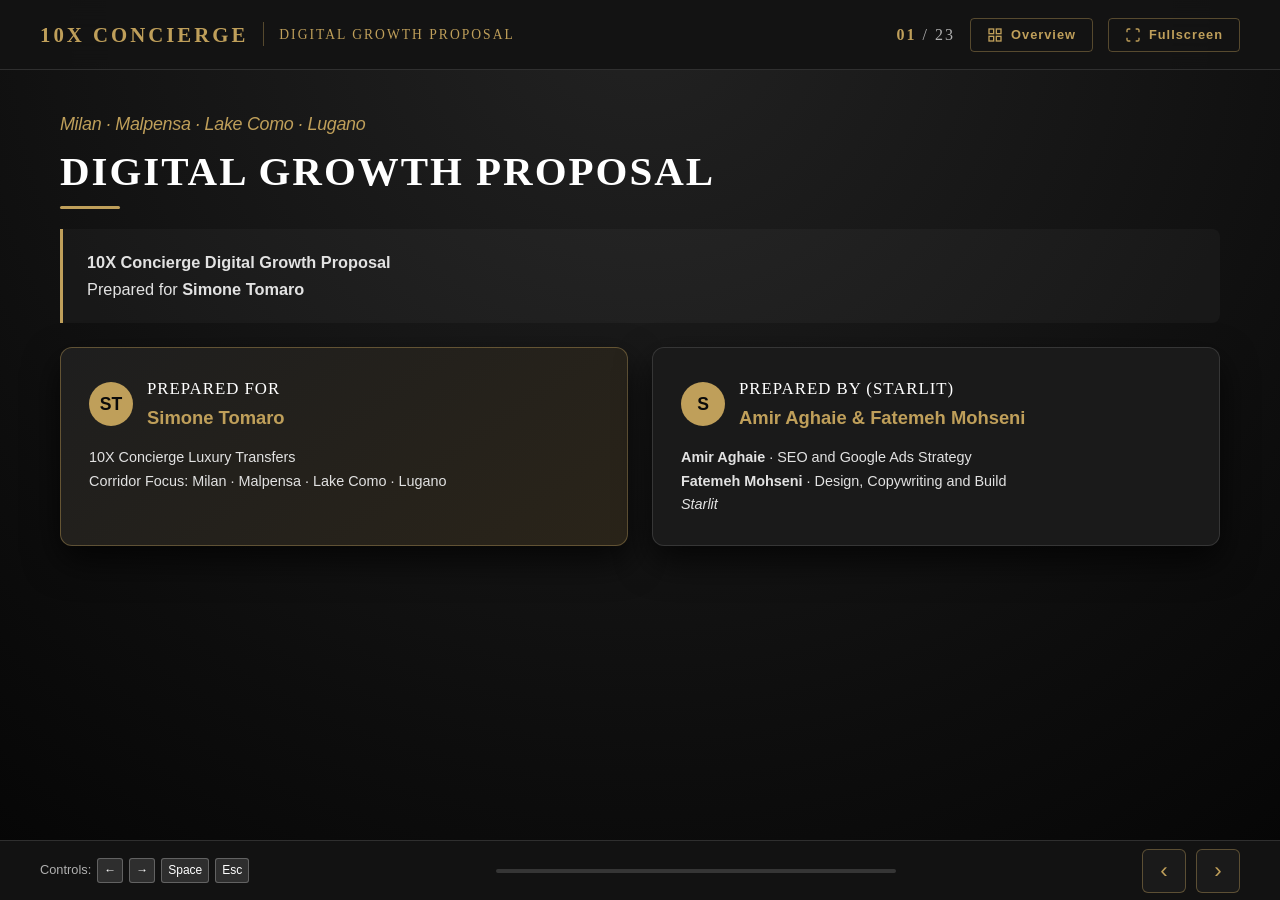
==== commit b399c371: "Add files via upload" ====
--- a/index.html
+++ b/index.html
@@ -18,7 +18,7 @@
       </div>
       <div class="header-controls">
         <div class="slide-counter">
-          <span class="current" id="current-slide-num">01</span> / <span id="total-slide-num">22</span>
+          <span class="current" id="current-slide-num">01</span> / <span id="total-slide-num">23</span>
         </div>
         <button class="btn-icon" id="btn-overview" title="Toggle Slide Overview Grid (Press O or Esc)">
           <svg class="animated-icon float-icon" width="16" height="16" viewBox="0 0 24 24" fill="none" stroke="currentColor" stroke-width="2"><rect x="3" y="3" width="7" height="7"></rect><rect x="14" y="3" width="7" height="7"></rect><rect x="14" y="14" width="7" height="7"></rect><rect x="3" y="14" width="7" height="7"></rect></svg>
@@ -44,7 +44,7 @@
         </div>
 
         <div class="grid-2">
-          <div class="card-luxury accent-gold pulse-glow">
+          <div class="card-luxury accent-gold">
             <div class="card-header">
               <div class="card-icon-circle animated-icon float-icon">ST</div>
               <div>
@@ -111,11 +111,11 @@
         <span class="tag-subtitle">Section 1 (Continued)</span>
         <h2 class="slide-title-main">1. WHAT THIS COVERS · STRATEGIC ANCHOR</h2>
         
-        <div class="text-block" style="font-size: 1.1rem; margin-bottom: 20px;">
+        <div class="text-block" style="font-size: 1.1rem; margin-bottom: 24px;">
           They run as one system on a single monthly plan, because separating them is exactly what stops most sites from converting.
         </div>
 
-        <div class="card-luxury accent-gold pulse-glow">
+        <div class="card-luxury accent-gold">
           <div class="card-title text-gold" style="font-size: 1.3rem; margin-bottom: 12px;">
             <svg class="animated-icon float-icon" width="22" height="22" viewBox="0 0 24 24" fill="none" stroke="#BF9F5A" stroke-width="2"><path d="M21 10c0 7-9 13-9 13s-9-6-9-13a9 9 0 0 1 18 0z"></path><circle cx="12" cy="10" r="3"></circle></svg>
             Strategic Anchor: Como as the Centre of Gravity
@@ -135,7 +135,7 @@
           Before writing this we ran a full audit of 10xconcierge.com: search visibility, technical health, backlink profile, page structure and speed. Everything below is measured, not guessed, and every recommendation in this document comes from these findings.
         </div>
 
-        <div class="card-luxury accent-gold pulse-glow" style="margin-bottom: 20px;">
+        <div class="card-luxury accent-gold" style="margin-bottom: 24px;">
           <div class="card-title text-gold" style="font-size: 1.3rem; margin-bottom: 10px;">The Headline Gap</div>
           <p class="card-text" style="font-size: 1.15rem; line-height: 1.7;">
             The headline: the site currently has <strong style="color: #FF7777;">192 pages carrying 914 technical issues</strong> between them. That's the gap in one line. A site this size should be an asset. Right now the volume of pages and problems is working against you, not for you, and the rest of this section is where those 914 issues come from.
@@ -222,7 +222,7 @@
         <span class="tag-subtitle">Section 2 (Continued)</span>
         <h2 class="slide-title-main">2. SITE SPEED & PERFORMANCE METRICS</h2>
         
-        <div class="card-title text-gold" style="margin-bottom: 12px; font-family: var(--font-heading);">The site is slow enough to be losing you clients</div>
+        <div class="card-title text-gold" style="margin-bottom: 14px; font-family: var(--font-heading);">The site is slow enough to be losing you clients</div>
 
         <div class="table-luxury-wrapper">
           <table class="table-luxury">
@@ -289,7 +289,7 @@
           </div>
         </div>
 
-        <div class="card-luxury accent-gold" style="margin-top: 16px;">
+        <div class="card-luxury accent-gold" style="margin-top: 24px;">
           <div class="card-title text-gold" style="margin-bottom: 10px;">Server Security Window</div>
           <p class="card-text">
             The server is also running PHP 8.1, which is past its security support window.
@@ -302,7 +302,7 @@
         <span class="tag-subtitle">Section 2 (Continued)</span>
         <h2 class="slide-title-main">2. BACKLINKS, LOCAL & STRENGTHS</h2>
 
-        <div class="card-luxury" style="margin-bottom: 16px;">
+        <div class="card-luxury" style="margin-bottom: 24px;">
           <div class="card-title text-gold" style="margin-bottom: 8px;">Your backlink profile needs attention</div>
           <p class="card-text">
             You have 297 backlinks from 127 referring domains, but the quality is the problem. Only 12 are dofollow. The referring domains are concentrated in Finland, France, Singapore and Colombia, not Italy or Switzerland, and one anchor text appearing across 13 domains openly advertises a paid link network. This is the signature of low-quality or purchased links, and it can actively hold a site back rather than help it. It needs a proper audit and, where appropriate, a disavow.
@@ -319,7 +319,7 @@
             </p>
           </div>
 
-          <div class="card-luxury accent-gold pulse-glow">
+          <div class="card-luxury accent-gold">
             <div class="card-title text-gold" style="margin-bottom: 8px;">The One Genuine Strength</div>
             <p class="card-text" style="font-size: 1.05rem;">
               <strong>Usability scores A+.</strong> The site works properly across devices, which means the foundation is sound and this is a fixable situation rather than a rebuild from zero.
@@ -427,7 +427,7 @@
         </div>
       </section>
 
-      <!-- SLIDE 14: Section 5. Scope of work - Month 1 Research & Homepage -->
+      <!-- SLIDE 14: Section 5. Scope of work - Month 1 Research & Homepage (2-Column Icon Grid) -->
       <section class="slide" id="slide-14">
         <span class="tag-subtitle">Section 5</span>
         <h2 class="slide-title-main">5. SCOPE OF WORK · MONTH 1 (PART 1)</h2>
@@ -437,64 +437,199 @@
 
         <div class="grid-2">
           <div class="card-luxury">
-            <div class="card-title text-gold" style="margin-bottom: 12px;">Research and Audit</div>
-            <ul class="luxury-bullet-list-2col" style="grid-template-columns: 1fr; margin-top: 0;">
-              <li class="luxury-bullet-item"><strong>Full Audit:</strong> Full technical and content audit of 10xconcierge.com</li>
-              <li class="luxury-bullet-item"><strong>Competitors:</strong> Competitor analysis of the luxury transfer market in your corridor</li>
-              <li class="luxury-bullet-item"><strong>Keywords:</strong> Keyword research and search demand analysis & final keyword selection</li>
-              <li class="luxury-bullet-item"><strong>Route Map:</strong> Decision anchored on Como: dedicated pages for Milan to Como & Como to Lugano first</li>
-            </ul>
+            <div class="card-title text-gold" style="margin-bottom: 10px;">Research and Audit</div>
+            <div class="bullet-grid" style="grid-template-columns: 1fr; margin-top: 5px;">
+              <div class="bullet-item-card">
+                <div class="bullet-icon-box">🔍</div>
+                <div>
+                  <div class="bullet-content-title">Full Site Audit</div>
+                  <div class="bullet-content-desc">Full technical and content audit of 10xconcierge.com</div>
+                </div>
+              </div>
+              <div class="bullet-item-card">
+                <div class="bullet-icon-box">📊</div>
+                <div>
+                  <div class="bullet-content-title">Competitor Analysis</div>
+                  <div class="bullet-content-desc">Competitor analysis of the luxury transfer market in your corridor</div>
+                </div>
+              </div>
+              <div class="bullet-item-card">
+                <div class="bullet-icon-box">🎯</div>
+                <div>
+                  <div class="bullet-content-title">Keyword Selection</div>
+                  <div class="bullet-content-desc">Keyword research and search demand analysis & final keyword selection</div>
+                </div>
+              </div>
+              <div class="bullet-item-card">
+                <div class="bullet-icon-box">📍</div>
+                <div>
+                  <div class="bullet-content-title">Como Corridor Map</div>
+                  <div class="bullet-content-desc">Decision anchored on Como: dedicated pages for Milan to Como & Como to Lugano first</div>
+                </div>
+              </div>
+            </div>
           </div>
 
           <div class="card-luxury accent-gold">
-            <div class="card-title text-gold" style="margin-bottom: 12px;">Homepage Rebuild</div>
-            <ul class="luxury-bullet-list-2col" style="grid-template-columns: 1fr; margin-top: 0;">
-              <li class="luxury-bullet-item"><strong>Strategic Copy:</strong> Copy written around the selected keywords</li>
-              <li class="luxury-bullet-item"><strong>Visual Design:</strong> New homepage designed to match the visual language of the landing page</li>
-              <li class="luxury-bullet-item"><strong>Core Service:</strong> Private chauffeur service positioned as core offer, followed by concierge services</li>
-              <li class="luxury-bullet-item"><strong>Global Nav:</strong> Updated header & footer built in WordPress with Elementor Pro</li>
-            </ul>
-          </div>
-        </div>
-      </section>
-
-      <!-- SLIDE 15: Section 5. Technical Foundation Deliverables (2-Column Luxury Bullet List) -->
+            <div class="card-title text-gold" style="margin-bottom: 10px;">Homepage Rebuild</div>
+            <div class="bullet-grid" style="grid-template-columns: 1fr; margin-top: 5px;">
+              <div class="bullet-item-card">
+                <div class="bullet-icon-box">✍️</div>
+                <div>
+                  <div class="bullet-content-title">Targeted Copywriting</div>
+                  <div class="bullet-content-desc">Copy written around the selected keywords</div>
+                </div>
+              </div>
+              <div class="bullet-item-card">
+                <div class="bullet-icon-box">🎨</div>
+                <div>
+                  <div class="bullet-content-title">Luxury Design Language</div>
+                  <div class="bullet-content-desc">New homepage designed to match the visual language of the landing page</div>
+                </div>
+              </div>
+              <div class="bullet-item-card">
+                <div class="bullet-icon-box">🚘</div>
+                <div>
+                  <div class="bullet-content-title">Chauffeur Positioning</div>
+                  <div class="bullet-content-desc">Private chauffeur service positioned as core offer, followed by concierge services</div>
+                </div>
+              </div>
+              <div class="bullet-item-card">
+                <div class="bullet-icon-box">🖥️</div>
+                <div>
+                  <div class="bullet-content-title">WordPress Architecture</div>
+                  <div class="bullet-content-desc">Updated header & footer built in WordPress with Elementor Pro</div>
+                </div>
+              </div>
+            </div>
+          </div>
+        </div>
+      </section>
+
+      <!-- SLIDE 15: Section 5. Technical Foundation Deliverables (2-Column Icon Grid) -->
       <section class="slide" id="slide-15">
         <span class="tag-subtitle">Section 5 (Continued)</span>
         <h2 class="slide-title-main">TECHNICAL FOUNDATION DELIVERABLES</h2>
 
-        <div class="card-luxury" style="padding: 30px;">
-          <ul class="luxury-bullet-list-2col">
-            <li class="luxury-bullet-item"><strong>Titles & Descriptions:</strong> Title tag and meta description rewritten properly across the site</li>
-            <li class="luxury-bullet-item"><strong>Heading Structure:</strong> Single H1 per page, correct structural heading flow</li>
-            <li class="luxury-bullet-item"><strong>Audit Fixes:</strong> Work through priority fixes from the 914 issues found in the audit</li>
-            <li class="luxury-bullet-item"><strong>Content Cleanup:</strong> Removal or merging of off-topic and duplicate pages</li>
-            <li class="luxury-bullet-item"><strong>URL Resolution:</strong> Trailing-slash duplicate URLs resolved</li>
-            <li class="luxury-bullet-item"><strong>Analytics Cleanup:</strong> One clean measurement setup instead of four overlapping layers</li>
-            <li class="luxury-bullet-item"><strong>Plugin Optimization:</strong> Plugin audit and reduction, starting with duplicate cookie plugins</li>
-            <li class="luxury-bullet-item"><strong>Conversion Tracking:</strong> Configured for quote requests, WhatsApp clicks, booking forms</li>
-            <li class="luxury-bullet-item"><strong>Speed Optimization:</strong> Script/CSS consolidation, image compression, JS fixes, PHP update</li>
-            <li class="luxury-bullet-item"><strong>Local & Multilingual:</strong> LocalBusiness schema added & Hreflang set up for EN, IT, DE</li>
-            <li class="luxury-bullet-item"><strong>Internal Links:</strong> Internal linking structure built properly across the site</li>
-            <li class="luxury-bullet-item"><strong>Backlink Disavow:</strong> Backlink audit and disavow of toxic links identified</li>
-          </ul>
-        </div>
-      </section>
-
-      <!-- SLIDE 16: Section 5. Scope of work - Month 2 -->
+        <div class="bullet-grid">
+          <div class="bullet-item-card">
+            <div class="bullet-icon-box">🏷️</div>
+            <div>
+              <div class="bullet-content-title">Titles & Meta Descriptions</div>
+              <div class="bullet-content-desc">Rewritten properly across the site for target keywords.</div>
+            </div>
+          </div>
+
+          <div class="bullet-item-card">
+            <div class="bullet-icon-box">🏷️</div>
+            <div>
+              <div class="bullet-content-title">Heading Hierarchy (H1)</div>
+              <div class="bullet-content-desc">Single H1 per page, correct structural heading flow.</div>
+            </div>
+          </div>
+
+          <div class="bullet-item-card">
+            <div class="bullet-icon-box">🛠️</div>
+            <div>
+              <div class="bullet-content-title">Audit Issue Fixes</div>
+              <div class="bullet-content-desc">Working through priority fixes from the 914 issues found.</div>
+            </div>
+          </div>
+
+          <div class="bullet-item-card">
+            <div class="bullet-icon-box">🧹</div>
+            <div>
+              <div class="bullet-content-title">Content Cleanup</div>
+              <div class="bullet-content-desc">Removing or merging off-topic and duplicate pages.</div>
+            </div>
+          </div>
+
+          <div class="bullet-item-card">
+            <div class="bullet-icon-box">🔗</div>
+            <div>
+              <div class="bullet-content-title">URL & Slash Cleanup</div>
+              <div class="bullet-content-desc">Resolving trailing-slash duplicate URL indexing.</div>
+            </div>
+          </div>
+
+          <div class="bullet-item-card">
+            <div class="bullet-icon-box">📈</div>
+            <div>
+              <div class="bullet-content-title">Single Analytics Setup</div>
+              <div class="bullet-content-desc">Replacing 4 overlapping tools with one clean analytics layer.</div>
+            </div>
+          </div>
+
+          <div class="bullet-item-card">
+            <div class="bullet-icon-box">🍪</div>
+            <div>
+              <div class="bullet-content-title">Plugin Audit</div>
+              <div class="bullet-content-desc">Consolidating plugin overhead and duplicate cookie notices.</div>
+            </div>
+          </div>
+
+          <div class="bullet-item-card">
+            <div class="bullet-icon-box">⚡</div>
+            <div>
+              <div class="bullet-content-title">Active Conversion Tracking</div>
+              <div class="bullet-content-desc">Configured for quote requests, WhatsApp clicks, booking forms.</div>
+            </div>
+          </div>
+
+          <div class="bullet-item-card">
+            <div class="bullet-icon-box">🚀</div>
+            <div>
+              <div class="bullet-content-title">Site Speed & PHP Update</div>
+              <div class="bullet-content-desc">Script consolidation, image compression, PHP security update.</div>
+            </div>
+          </div>
+
+          <div class="bullet-item-card">
+            <div class="bullet-icon-box">📍</div>
+            <div>
+              <div class="bullet-content-title">LocalBusiness Schema & Hreflang</div>
+              <div class="bullet-content-desc">Connected to Google Profile with EN, IT, DE hreflang tags.</div>
+            </div>
+          </div>
+        </div>
+      </section>
+
+      <!-- SLIDE 16: Section 5. Scope of work - Month 2 (2-Column Icon Grid) -->
       <section class="slide" id="slide-16">
         <span class="tag-subtitle">Section 5 (Continued)</span>
         <h2 class="slide-title-main">5. SCOPE OF WORK · MONTH 2</h2>
 
         <div class="card-title text-gold" style="margin-bottom: 10px; font-family: var(--font-heading);">Month 2 · Main pages, blog and Google Ads launch</div>
 
-        <div class="card-luxury accent-gold" style="margin-bottom: 16px;">
-          <ul class="luxury-bullet-list-2col" style="grid-template-columns: 1fr;">
-            <li class="luxury-bullet-item"><strong>Main Navigation Pages:</strong> All main pages in site navigation designed & built to homepage standard (services, fleet, routes, about, contact)</li>
-            <li class="luxury-bullet-item"><strong>Blog & Articles:</strong> Blog and article pages structured to build topical authority around Como and priority routes</li>
-            <li class="luxury-bullet-item"><strong>3 Landing Pages & Google Ads:</strong> 3 landing pages built for conversion with Google Ads campaigns live (Milan to Como & Como to Lugano first)</li>
-            <li class="luxury-bullet-item"><strong>Luxury Campaign Copy:</strong> Ad copy written for high net worth clients, verified conversion tracking, negative keyword lists</li>
-          </ul>
+        <div class="bullet-grid" style="margin-bottom: 24px;">
+          <div class="bullet-item-card">
+            <div class="bullet-icon-box">🖥️</div>
+            <div>
+              <div class="bullet-content-title">All Main Navigation Pages</div>
+              <div class="bullet-content-desc">Designed and built to homepage standard: services, fleet, routes, about, contact.</div>
+            </div>
+          </div>
+          <div class="bullet-item-card">
+            <div class="bullet-icon-box">📰</div>
+            <div>
+              <div class="bullet-content-title">Blog & Article Architecture</div>
+              <div class="bullet-content-desc">Structured to build topical authority around Como and priority routes.</div>
+            </div>
+          </div>
+          <div class="bullet-item-card">
+            <div class="bullet-icon-box">🎯</div>
+            <div>
+              <div class="bullet-content-title">3 Conversion Landing Pages</div>
+              <div class="bullet-content-desc">High-converting landing pages matched to Google Ads (Milan to Como & Como to Lugano first).</div>
+            </div>
+          </div>
+          <div class="bullet-item-card">
+            <div class="bullet-icon-box">💰</div>
+            <div>
+              <div class="bullet-content-title">Google Ads Launch & Negative Keywords</div>
+              <div class="bullet-content-desc">Written for high net worth clients with verified tracking and zero wasted click budget.</div>
+            </div>
+          </div>
         </div>
 
         <div class="text-block">
@@ -517,7 +652,7 @@
         </div>
       </section>
 
-      <!-- SLIDE 18: Section 7. What we need from you -->
+      <!-- SLIDE 18: Section 7. What we need from you (2-Column Icon Grid) -->
       <section class="slide" id="slide-18">
         <span class="tag-subtitle">Section 7</span>
         <h2 class="slide-title-main">7. WHAT WE NEED FROM YOU</h2>
@@ -526,14 +661,35 @@
           Very little, and that's deliberate. Keyword research, copywriting, design and build are all handled on our side, so there's no writing work on you. Just a few things only you can give us:
         </div>
 
-        <div class="card-luxury" style="padding: 26px;">
-          <ul class="luxury-bullet-list-2col">
-            <li class="luxury-bullet-item"><strong>Account Access:</strong> Access to existing Google Ads, Analytics or Search Console accounts</li>
-            <li class="luxury-bullet-item"><strong>Alignment Note:</strong> A short call or note on pricing, coverage and key features to emphasise</li>
-            <li class="luxury-bullet-item"><strong>Media Assets:</strong> Any photographs you'd like used, if available</li>
-            <li class="luxury-bullet-item"><strong>Route Confirmation:</strong> Your confirmation on final route list after research</li>
-            <li class="luxury-bullet-item"><strong>Page Approvals:</strong> Your approval on each page before it goes live</li>
-          </ul>
+        <div class="bullet-grid">
+          <div class="bullet-item-card">
+            <div class="bullet-icon-box">🔑</div>
+            <div>
+              <div class="bullet-content-title">Account Access</div>
+              <div class="bullet-content-desc">Access to existing Google Ads, Analytics or Search Console accounts.</div>
+            </div>
+          </div>
+          <div class="bullet-item-card">
+            <div class="bullet-icon-box">📞</div>
+            <div>
+              <div class="bullet-content-title">Short Alignment Note</div>
+              <div class="bullet-content-desc">A short call or note on pricing, coverage and key features to emphasise.</div>
+            </div>
+          </div>
+          <div class="bullet-item-card">
+            <div class="bullet-icon-box">📷</div>
+            <div>
+              <div class="bullet-content-title">Media Assets</div>
+              <div class="bullet-content-desc">Any photographs or fleet imagery you'd like used.</div>
+            </div>
+          </div>
+          <div class="bullet-item-card">
+            <div class="bullet-icon-box">✅</div>
+            <div>
+              <div class="bullet-content-title">Route & Page Approvals</div>
+              <div class="bullet-content-desc">Your confirmation on final route list & page approvals before live launch.</div>
+            </div>
+          </div>
         </div>
       </section>
 
@@ -584,7 +740,7 @@
         <span class="tag-subtitle">Section 9</span>
         <h2 class="slide-title-main">9. INVESTMENT BREAKDOWN</h2>
 
-        <div class="card-luxury accent-gold pulse-glow" style="text-align: center; padding: 22px; margin-bottom: 16px;">
+        <div class="card-luxury accent-gold" style="text-align: center; padding: 22px; margin-bottom: 24px;">
           <div class="card-title" style="letter-spacing: 2px;">MONTHLY INVESTMENT</div>
           <div style="font-family: var(--font-heading); font-size: 3.2rem; font-weight: 700; color: var(--color-gold); margin: 6px 0;">1,200 USD <span style="font-size: 1.1rem; color: var(--color-text-muted);">per month</span></div>
           <p class="card-text">
@@ -631,7 +787,7 @@
         <span class="tag-subtitle">Section 10 & 11</span>
         <h2 class="slide-title-main">10 & 11. PHASE 2 SCALING & EXCLUSIONS</h2>
 
-        <div class="card-luxury accent-gold" style="margin-bottom: 16px;">
+        <div class="card-luxury accent-gold" style="margin-bottom: 24px;">
           <div class="card-title text-gold" style="margin-bottom: 8px;">10. Phase 2: Growth and scaling (month 3 onwards)</div>
           <p class="card-text" style="margin-bottom: 10px; font-size: 0.92rem;">
             Once the foundation is clean and Como is established as your authority, the work shifts from fixing to scaling. This is the direction, not a commitment, and we don't ask for a single euro toward it until Phase 1 has proven its value.
@@ -654,58 +810,126 @@
 
         <div class="card-luxury">
           <div class="card-title text-gold" style="margin-bottom: 8px;">11. What's not included</div>
-          <ul class="luxury-bullet-list-2col">
-            <li class="luxury-bullet-item"><strong>Ad Budget:</strong> Google Ads budget, paid directly to Google</li>
-            <li class="luxury-bullet-item"><strong>Hosting:</strong> Hosting and domain renewals</li>
-            <li class="luxury-bullet-item"><strong>Plugins:</strong> Elementor Pro licence and plugin subscriptions</li>
-            <li class="luxury-bullet-item"><strong>Media Production:</strong> Professional photography or video production</li>
-            <li class="luxury-bullet-item"><strong>Languages:</strong> Additional languages beyond agreed (EN, IT, DE)</li>
-          </ul>
-        </div>
-      </section>
-
-      <!-- SLIDE 22: Section 12 & 13. What We Measure & Next Steps -->
+          <div class="bullet-grid">
+            <div class="bullet-item-card">
+              <div class="bullet-icon-box">💳</div>
+              <div>
+                <div class="bullet-content-title">Ad Budget</div>
+                <div class="bullet-content-desc">Google Ads budget, paid directly to Google</div>
+              </div>
+            </div>
+            <div class="bullet-item-card">
+              <div class="bullet-icon-box">🌐</div>
+              <div>
+                <div class="bullet-content-title">Hosting</div>
+                <div class="bullet-content-desc">Hosting and domain renewals</div>
+              </div>
+            </div>
+            <div class="bullet-item-card">
+              <div class="bullet-icon-box">🧩</div>
+              <div>
+                <div class="bullet-content-title">Plugin Licences</div>
+                <div class="bullet-content-desc">Elementor Pro licence and plugin subscriptions</div>
+              </div>
+            </div>
+            <div class="bullet-item-card">
+              <div class="bullet-icon-box">📸</div>
+              <div>
+                <div class="bullet-content-title">Media Production</div>
+                <div class="bullet-content-desc">Professional photography or video production</div>
+              </div>
+            </div>
+          </div>
+        </div>
+      </section>
+
+      <!-- SLIDE 22: DEDICATED SECTION 12 · WHAT WE MEASURE -->
       <section class="slide" id="slide-22">
-        <span class="tag-subtitle">Section 12 & 13</span>
-        <h2 class="slide-title-main">12 & 13. MEASUREMENT, NEXT STEP & SIGN-OFF</h2>
-
-        <div class="card-title text-gold" style="margin-bottom: 8px; font-family: var(--font-heading);">12. What we measure (Not visits. These:)</div>
-        
-        <div class="grid-4" style="margin-bottom: 16px;">
-          <div class="kpi-box float-icon">
-            <div class="card-title text-gold" style="font-size: 0.95rem; margin-bottom: 4px;">Booking & Quote Requests</div>
-          </div>
-
-          <div class="kpi-box float-icon">
-            <div class="card-title text-gold" style="font-size: 0.95rem; margin-bottom: 4px;">WhatsApp Enquiries</div>
-          </div>
-
-          <div class="kpi-box float-icon">
-            <div class="card-title text-gold" style="font-size: 0.95rem; margin-bottom: 4px;">Conversion Rate per Page</div>
-          </div>
-
-          <div class="kpi-box float-icon">
-            <div class="card-title text-gold" style="font-size: 0.95rem; margin-bottom: 4px;">Cost per Booking from Ads</div>
-          </div>
-        </div>
-
-        <div class="full-quote-box" style="margin-bottom: 16px;">
-          <div class="card-title text-gold" style="margin-bottom: 6px;">13. Next step</div>
-          <p class="card-text" style="font-size: 0.95rem; line-height: 1.6;">
+        <span class="tag-subtitle">Section 12</span>
+        <h2 class="slide-title-main">12. WHAT WE MEASURE</h2>
+
+        <div class="full-quote-box" style="margin-bottom: 24px;">
+          <p class="card-text" style="font-size: 1.15rem; line-height: 1.7; color: var(--color-gold);">
+            <strong>Not visits. Not vanity traffic. These four core business metrics:</strong>
+          </p>
+          <p class="card-text" style="font-size: 1.02rem; margin-top: 6px;">
+            We track real customer acquisition metrics that directly impact your luxury transfer booking revenue.
+          </p>
+        </div>
+
+        <div class="grid-2">
+          <div class="card-luxury accent-gold">
+            <div class="card-header">
+              <div class="card-icon-circle animated-icon float-icon">📝</div>
+              <div>
+                <div class="card-title text-gold">1. Booking & Quote Requests</div>
+              </div>
+            </div>
+            <p class="card-text" style="font-size: 1.02rem; line-height: 1.7;">
+              Tracking every submitted online transfer quote form and direct booking request across all corridor routes.
+            </p>
+          </div>
+
+          <div class="card-luxury accent-gold">
+            <div class="card-header">
+              <div class="card-icon-circle animated-icon float-icon">💬</div>
+              <div>
+                <div class="card-title text-gold">2. WhatsApp Direct Enquiries</div>
+              </div>
+            </div>
+            <p class="card-text" style="font-size: 1.02rem; line-height: 1.7;">
+              Measuring instant high-intent chat clicks from clients seeking immediate chauffeur availability.
+            </p>
+          </div>
+
+          <div class="card-luxury">
+            <div class="card-header">
+              <div class="card-icon-circle animated-icon float-icon">🎯</div>
+              <div>
+                <div class="card-title text-gold">3. Conversion Rate per Page</div>
+              </div>
+            </div>
+            <p class="card-text" style="font-size: 1.02rem; line-height: 1.7;">
+              Optimising visitor-to-lead percentages for Milan to Como, Como to Lugano, and landing page funnels.
+            </p>
+          </div>
+
+          <div class="card-luxury">
+            <div class="card-header">
+              <div class="card-icon-circle animated-icon float-icon">💰</div>
+              <div>
+                <div class="card-title text-gold">4. Cost per Booking from Ads</div>
+              </div>
+            </div>
+            <p class="card-text" style="font-size: 1.02rem; line-height: 1.7;">
+              Calculating exact advertising cost per acquisition (CPA) to ensure every euro spent generates positive ROI.
+            </p>
+          </div>
+        </div>
+      </section>
+
+      <!-- SLIDE 23: DEDICATED SECTION 13 · NEXT STEP & SIGN-OFF -->
+      <section class="slide" id="slide-23">
+        <span class="tag-subtitle">Section 13</span>
+        <h2 class="slide-title-main">13. NEXT STEP & SIGN-OFF</h2>
+
+        <div class="card-luxury accent-gold" style="padding: 30px; margin-bottom: 24px;">
+          <div class="card-title text-gold" style="font-size: 1.35rem; margin-bottom: 12px;">Immediate Launch Action Plan</div>
+          <p class="card-text" style="font-size: 1.1rem; line-height: 1.8;">
             Confirm the plan and we start immediately with the research and audit. You'll have the keyword strategy and confirmed page structure within the first two weeks, your new homepage live inside the first month, and by end of month two the core site rebuilt and Google Ads bringing in enquiries.
           </p>
         </div>
 
-        <div class="card-luxury accent-gold pulse-glow" style="display: flex; justify-content: space-between; align-items: center; padding: 20px 30px;">
+        <div class="card-luxury accent-gold pulse-glow" style="display: flex; justify-content: space-between; align-items: center; padding: 28px 34px;">
           <div>
-            <div class="card-title text-gold" style="font-size: 1.25rem; margin-bottom: 4px;">Thank you Simone, and we look forward to getting started.</div>
-            <p class="card-text" style="font-size: 0.9rem;">10X Concierge Digital Growth Team</p>
-          </div>
-          <div style="text-align: right;">
-            <div class="text-gold text-bold" style="font-size: 1.15rem; font-family: var(--font-heading);">STARLIT</div>
-            <div style="font-size: 0.9rem; color: var(--color-text-bright); margin-top: 2px;">
+            <div class="card-title text-gold" style="font-size: 1.35rem; margin-bottom: 6px;">Thank you Simone, and we look forward to getting started.</div>
+            <p class="card-text" style="font-size: 1rem;">10X Concierge Digital Growth Strategy</p>
+          </div>
+          <div style="text-align: right; flex-shrink: 0;">
+            <div class="text-gold text-bold" style="font-size: 1.3rem; font-family: var(--font-heading); letter-spacing: 2px;">STARLIT</div>
+            <div style="font-size: 0.95rem; color: var(--color-text-bright); margin-top: 4px; line-height: 1.5;">
               <strong>Amir Aghaie</strong> · SEO and Google Ads<br>
-              <strong>Fatemeh Mohseni</strong> · Design, copywriting and build
+              <strong>Fatemeh Mohseni</strong> · Design, Copywriting and Build
             </div>
           </div>
         </div>
--- a/theme.css
+++ b/theme.css
@@ -1,5 +1,5 @@
 /* ==========================================================================
-   10X Concierge Presentation Engine - Perfect UI & Equal Height Stylesheet
+   10X Concierge Presentation Engine - Complete UX & Icon Bullet Grid System
    Matching Client Aesthetic: 10xconcierge.com/landing/
    Fonts: Cinzel (Headings), Lato (Subheadings/Italics), Montserrat (Body/UI)
    Colors: Obsidian #0D0D0D, Card #1A1A1A, Surface #141414, Gold Accent #BF9F5A
@@ -25,7 +25,7 @@
   --font-subheading: 'Lato', sans-serif;
   --font-body: 'Montserrat', sans-serif;
   --transition-smooth: all 0.35s cubic-bezier(0.16, 1, 0.3, 1);
-  --shadow-gold: 0 10px 30px rgba(191, 159, 90, 0.25);
+  --shadow-gold: 0 12px 35px rgba(191, 159, 90, 0.3);
   --shadow-card: 0 15px 35px rgba(0, 0, 0, 0.7);
 }
 
@@ -47,6 +47,36 @@
   font-family: var(--font-body);
   font-size: 16px;
   line-height: 1.6;
+}
+
+/* CREATIVE ANIMATED STARLIT LOGO CURSOR */
+#custom-cursor-follower {
+  position: fixed;
+  top: -17px;
+  left: -17px;
+  width: 34px;
+  height: 34px;
+  pointer-events: none;
+  z-index: 99999;
+  display: flex;
+  align-items: center;
+  justify-content: center;
+  transition: transform 0.15s ease-out;
+}
+
+.cursor-starlit-wrapper {
+  width: 34px;
+  height: 34px;
+  display: flex;
+  align-items: center;
+  justify-content: center;
+  filter: drop-shadow(0 0 10px rgba(191, 159, 90, 0.7));
+  transition: transform 0.3s cubic-bezier(0.16, 1, 0.3, 1), filter 0.3s ease;
+}
+
+#custom-cursor-follower.hovering .cursor-starlit-wrapper {
+  transform: scale(1.4) rotate(45deg);
+  filter: drop-shadow(0 0 24px rgba(191, 159, 90, 1));
 }
 
 /* Presentation Canvas Container */
@@ -198,6 +228,59 @@
   transition: opacity 0.35s ease, transform 0.35s ease;
 }
 
+/* Dynamic Animated Floating Scroll Down Indicator */
+.scroll-down-hint {
+  position: sticky;
+  bottom: 15px;
+  align-self: center;
+  background: rgba(20, 20, 20, 0.92);
+  border: 1px solid var(--border-gold);
+  color: var(--color-gold);
+  padding: 8px 18px;
+  border-radius: 20px;
+  font-family: var(--font-body);
+  font-size: 0.82rem;
+  font-weight: 600;
+  letter-spacing: 1px;
+  display: flex;
+  align-items: center;
+  gap: 8px;
+  box-shadow: 0 8px 25px rgba(0, 0, 0, 0.8), 0 0 15px rgba(191, 159, 90, 0.3);
+  backdrop-filter: blur(10px);
+  z-index: 50;
+  cursor: pointer;
+  opacity: 0;
+  visibility: hidden;
+  transition: opacity 0.4s ease, visibility 0.4s ease, transform 0.3s ease;
+  pointer-events: auto;
+  margin-top: auto;
+  flex-shrink: 0;
+}
+
+.scroll-down-hint.visible {
+  opacity: 1;
+  visibility: visible;
+  animation: bounceHint 2s infinite ease-in-out;
+}
+
+.scroll-down-hint:hover {
+  background: var(--color-gold);
+  color: #0A0A0A;
+  box-shadow: var(--shadow-gold);
+}
+
+@keyframes bounceHint {
+  0%, 20%, 50%, 80%, 100% {
+    transform: translateY(0);
+  }
+  40% {
+    transform: translateY(-6px);
+  }
+  60% {
+    transform: translateY(-3px);
+  }
+}
+
 /* Sequential Step Animation for 5-Step Process */
 .slide.active .process-step:nth-child(1) {
   animation: stepSequence 0.6s cubic-bezier(0.16, 1, 0.3, 1) both;
@@ -308,48 +391,23 @@
   }
 }
 
-/* Micro-Animated SVG Icons & Badges */
+/* Typography */
 .animated-icon {
   display: inline-block;
   transition: transform 0.3s ease;
 }
 
-.card-luxury:hover .animated-icon {
-  transform: scale(1.15) rotate(5deg);
-}
-
-.pulse-glow {
-  animation: pulseGlow 2.5s infinite ease-in-out;
-}
-
-@keyframes pulseGlow {
-  0%, 100% {
-    box-shadow: 0 0 10px rgba(191, 159, 90, 0.3);
-    transform: scale(1);
-  }
-  50% {
-    box-shadow: 0 0 25px rgba(191, 159, 90, 0.6);
-    transform: scale(1.02);
-  }
-}
-
 .float-icon {
-  animation: floatAnim 3s infinite ease-in-out;
-}
-
-@keyframes floatAnim {
-  0%, 100% { transform: translateY(0); }
-  50% { transform: translateY(-5px); }
-}
-
-/* High Contrast Typography */
+  transition: transform 0.3s ease;
+}
+
 .tag-subtitle {
   font-family: var(--font-subheading);
   font-style: italic;
   font-size: clamp(0.95rem, 1.4vw, 1.2rem);
   color: var(--color-gold);
   letter-spacing: -0.3px;
-  margin-bottom: 6px;
+  margin-bottom: 8px;
   display: block;
   flex-shrink: 0;
 }
@@ -362,7 +420,7 @@
   color: var(--color-text-bright);
   letter-spacing: 2px;
   text-transform: uppercase;
-  margin-bottom: 16px;
+  margin-bottom: 20px;
   position: relative;
   flex-shrink: 0;
 }
@@ -381,7 +439,7 @@
   font-size: clamp(0.95rem, 1.15vw, 1.1rem);
   color: var(--color-text-body);
   max-width: 900px;
-  margin-bottom: 24px;
+  margin-bottom: 28px;
   line-height: 1.6;
   flex-shrink: 0;
 }
@@ -391,9 +449,9 @@
    ========================================================================== */
 .grid-2, .grid-3, .grid-4 {
   display: grid;
-  grid-auto-rows: 1fr; /* FORCES EVERY CARD IN A ROW TO BE EXACTLY 100% EQUAL HEIGHT! */
+  grid-auto-rows: 1fr;
   align-items: stretch;
-  margin-bottom: 20px;
+  margin-bottom: 28px;
 }
 
 .grid-2 {
@@ -411,24 +469,41 @@
   gap: 18px;
 }
 
-/* CARDS WITH GUARANTEED EQUAL HEIGHT */
+/* STABLE LUXURY CARDS WITH MOUSE & TOUCH SUPPORT */
 .card-luxury {
   background: var(--bg-card);
   border: 1px solid var(--border-subtle);
   border-radius: 12px;
-  padding: 26px;
+  padding: 28px;
   position: relative;
   box-shadow: var(--shadow-card);
-  transition: var(--transition-smooth);
+  transition: transform 0.3s ease, border-color 0.3s ease, box-shadow 0.3s ease;
   display: flex;
   flex-direction: column;
-  height: 100%; /* Spans 100% height of 1fr grid row */
+  height: 100%;
   justify-content: flex-start;
+  margin-bottom: 24px;
+  touch-action: manipulation;
+}
+
+.grid-2 .card-luxury,
+.grid-3 .card-luxury,
+.grid-4 .card-luxury {
   margin-bottom: 0;
 }
 
-.card-luxury:hover {
-  border-color: var(--border-gold);
+/* Stable Hover, Active & Touch States */
+.card-luxury:hover,
+.card-luxury:focus-within,
+.card-luxury:active,
+.card-luxury.is-active,
+.process-step:hover,
+.process-step.is-active,
+.kpi-box:hover,
+.kpi-box.is-active,
+.bullet-item-card:hover,
+.bullet-item-card.is-active {
+  border-color: var(--color-gold);
   box-shadow: var(--shadow-gold);
   transform: translateY(-4px);
 }
@@ -441,7 +516,7 @@
 .card-header {
   display: flex;
   align-items: center;
-  gap: 12px;
+  gap: 14px;
   margin-bottom: 14px;
   flex-shrink: 0;
 }
@@ -471,14 +546,14 @@
   color: var(--color-text-body);
   font-size: clamp(0.9rem, 1.05vw, 0.98rem);
   line-height: 1.65;
-  flex-grow: 1; /* Fills remaining height cleanly */
+  flex-grow: 1;
 }
 
 .text-block {
   background: rgba(255, 255, 255, 0.03);
   border-left: 3px solid var(--color-gold);
-  padding: 18px 24px;
-  margin-bottom: 20px;
+  padding: 20px 24px;
+  margin-bottom: 24px;
   border-radius: 0 8px 8px 0;
   color: var(--color-text-body);
   font-size: 1.02rem;
@@ -489,47 +564,65 @@
 .full-quote-box {
   background: var(--bg-card);
   border: 1px solid var(--border-gold);
-  padding: 24px;
+  padding: 26px;
   border-radius: 12px;
-  margin-bottom: 20px;
+  margin-bottom: 24px;
   box-shadow: var(--shadow-card);
   flex-shrink: 0;
 }
 
 /* ==========================================================================
-   2-COLUMN LUXURY BULLET LIST SYSTEM (Clean & Executive)
+   2-COLUMN LUXURY ICON BULLET GRID SYSTEM (User Preferred & Responsive)
    ========================================================================== */
-.luxury-bullet-list-2col {
+.bullet-grid {
   display: grid;
   grid-template-columns: repeat(2, 1fr);
-  gap: 16px 30px;
-  list-style: none;
-  padding-left: 0;
-  margin-top: 15px;
-  margin-bottom: 20px;
-}
-
-.luxury-bullet-item {
-  position: relative;
-  padding-left: 26px;
+  grid-auto-rows: 1fr; /* Equal height for all sibling bullet cards */
+  gap: 18px;
+  align-items: stretch;
+  margin-top: 16px;
+  margin-bottom: 24px;
+}
+
+.bullet-item-card {
+  background: var(--bg-card);
+  border: 1px solid var(--border-subtle);
+  border-radius: 10px;
+  padding: 20px 22px;
+  display: flex;
+  align-items: flex-start;
+  gap: 16px;
+  transition: transform 0.3s ease, border-color 0.3s ease, box-shadow 0.3s ease;
+  height: 100%;
+  touch-action: manipulation;
+}
+
+.bullet-icon-box {
+  width: 42px;
+  height: 42px;
+  border-radius: 8px;
+  background: rgba(191, 159, 90, 0.15);
+  border: 1px solid var(--border-gold);
+  color: var(--color-gold);
+  display: flex;
+  align-items: center;
+  justify-content: center;
+  font-size: 1.25rem;
+  flex-shrink: 0;
+}
+
+.bullet-content-title {
+  font-family: var(--font-heading);
+  color: var(--color-gold);
+  font-size: 0.98rem;
+  margin-bottom: 4px;
+  letter-spacing: 0.5px;
+}
+
+.bullet-content-desc {
   color: var(--color-text-body);
-  font-size: 0.98rem;
-  line-height: 1.65;
-}
-
-.luxury-bullet-item::before {
-  content: '◆';
-  position: absolute;
-  left: 0;
-  top: 0;
-  color: var(--color-gold);
   font-size: 0.9rem;
-  line-height: 1.65;
-}
-
-.luxury-bullet-item strong {
-  color: var(--color-text-bright);
-  font-weight: 600;
+  line-height: 1.55;
 }
 
 /* Stat & KPI Cards */
@@ -540,17 +633,12 @@
   border-radius: 10px;
   text-align: center;
   box-shadow: var(--shadow-card);
-  transition: var(--transition-smooth);
+  transition: transform 0.3s ease, border-color 0.3s ease, box-shadow 0.3s ease;
   display: flex;
   flex-direction: column;
   justify-content: center;
   height: 100%;
-}
-
-.kpi-box:hover {
-  transform: translateY(-4px);
-  border-color: var(--color-gold-light);
-  box-shadow: var(--shadow-gold);
+  touch-action: manipulation;
 }
 
 .kpi-number {
@@ -577,7 +665,7 @@
   border-radius: 10px;
   overflow-x: auto;
   -webkit-overflow-scrolling: touch;
-  margin-bottom: 20px;
+  margin-bottom: 24px;
   max-width: 100%;
   flex-shrink: 0;
 }
@@ -593,7 +681,7 @@
   font-family: var(--font-heading);
   background: #141414;
   color: var(--color-gold);
-  padding: 14px 20px;
+  padding: 16px 22px;
   font-size: 0.85rem;
   letter-spacing: 1.5px;
   text-transform: uppercase;
@@ -602,7 +690,7 @@
 }
 
 .table-luxury td {
-  padding: 14px 20px;
+  padding: 16px 22px;
   font-size: 0.9rem;
   color: var(--color-text-bright);
   border-bottom: 1px solid var(--border-subtle);
@@ -644,9 +732,9 @@
   display: flex;
   align-items: stretch;
   position: relative;
-  margin-top: 15px;
-  margin-bottom: 20px;
-  gap: 14px;
+  margin-top: 18px;
+  margin-bottom: 24px;
+  gap: 16px;
   flex-shrink: 0;
 }
 
@@ -668,19 +756,14 @@
   background: var(--bg-card);
   border: 1px solid var(--border-subtle);
   border-radius: 10px;
-  padding: 20px 14px;
+  padding: 22px 16px;
   text-align: center;
-  transition: var(--transition-smooth);
+  transition: transform 0.3s ease, border-color 0.3s ease, box-shadow 0.3s ease;
   display: flex;
   flex-direction: column;
   justify-content: flex-start;
   height: 100%;
-}
-
-.process-step:hover {
-  border-color: var(--color-gold);
-  transform: translateY(-4px);
-  box-shadow: var(--shadow-gold);
+  touch-action: manipulation;
 }
 
 .step-num {
@@ -876,21 +959,22 @@
   color: var(--color-text-bright);
 }
 
-/* Responsive Breakpoints */
+/* Responsive Breakpoints & Mobile UX */
 @media (max-width: 1024px) {
-  .slide { padding: 30px 25px; }
-  .grid-2, .grid-3, .grid-4, .luxury-bullet-list-2col { grid-template-columns: 1fr; }
+  .slide { padding: 30px 24px; }
+  .grid-2, .grid-3, .grid-4, .bullet-grid { grid-template-columns: 1fr; }
   .grid-4 { grid-template-columns: repeat(2, 1fr); }
   .overview-grid { grid-template-columns: repeat(3, 1fr); }
   .process-timeline { flex-direction: column; }
   .process-timeline::before { display: none; }
+  #custom-cursor-follower { display: none !important; }
 }
 
 @media (max-width: 768px) {
   .pres-header { padding: 0 16px; height: 60px; }
   .pres-footer { padding: 0 16px; height: 60px; }
   .brand-divider, .presentation-title-nav { display: none; }
-  .slide { padding: 25px 15px; }
+  .slide { padding: 24px 16px; }
   .overview-grid { grid-template-columns: repeat(2, 1fr); }
   .progress-container { margin: 0 10px; }
   .grid-4 { grid-template-columns: 1fr; }
@@ -905,14 +989,16 @@
   .keyboard-hint { display: none; }
   .overview-grid { grid-template-columns: 1fr; }
   .overview-modal { padding: 15px; }
-  .card-luxury { padding: 16px; }
+  .card-luxury { padding: 18px 16px; }
+  .bullet-item-card { padding: 16px 14px; gap: 12px; }
+  .bullet-icon-box { width: 36px; height: 36px; font-size: 1.1rem; }
 }
 
 /* Print Styles for PDF Export */
 @media print {
   body, html { overflow: visible !important; height: auto !important; background: #FFF !important; color: #000 !important; }
   #app { background: #FFF !important; height: auto !important; display: block !important; }
-  .pres-header, .pres-footer, .overview-modal { display: none !important; }
+  .pres-header, .pres-footer, .overview-modal, #custom-cursor-follower, .scroll-down-hint { display: none !important; }
   .slide { position: relative !important; opacity: 1 !important; visibility: visible !important; transform: none !important; page-break-after: always !important; height: 100vh !important; padding: 40px !important; background: #FFF !important; color: #000 !important; }
   .slide-title-main { color: #000 !important; }
   .card-luxury { background: #F8F9FA !important; border: 1px solid #DDD !important; color: #000 !important; }
